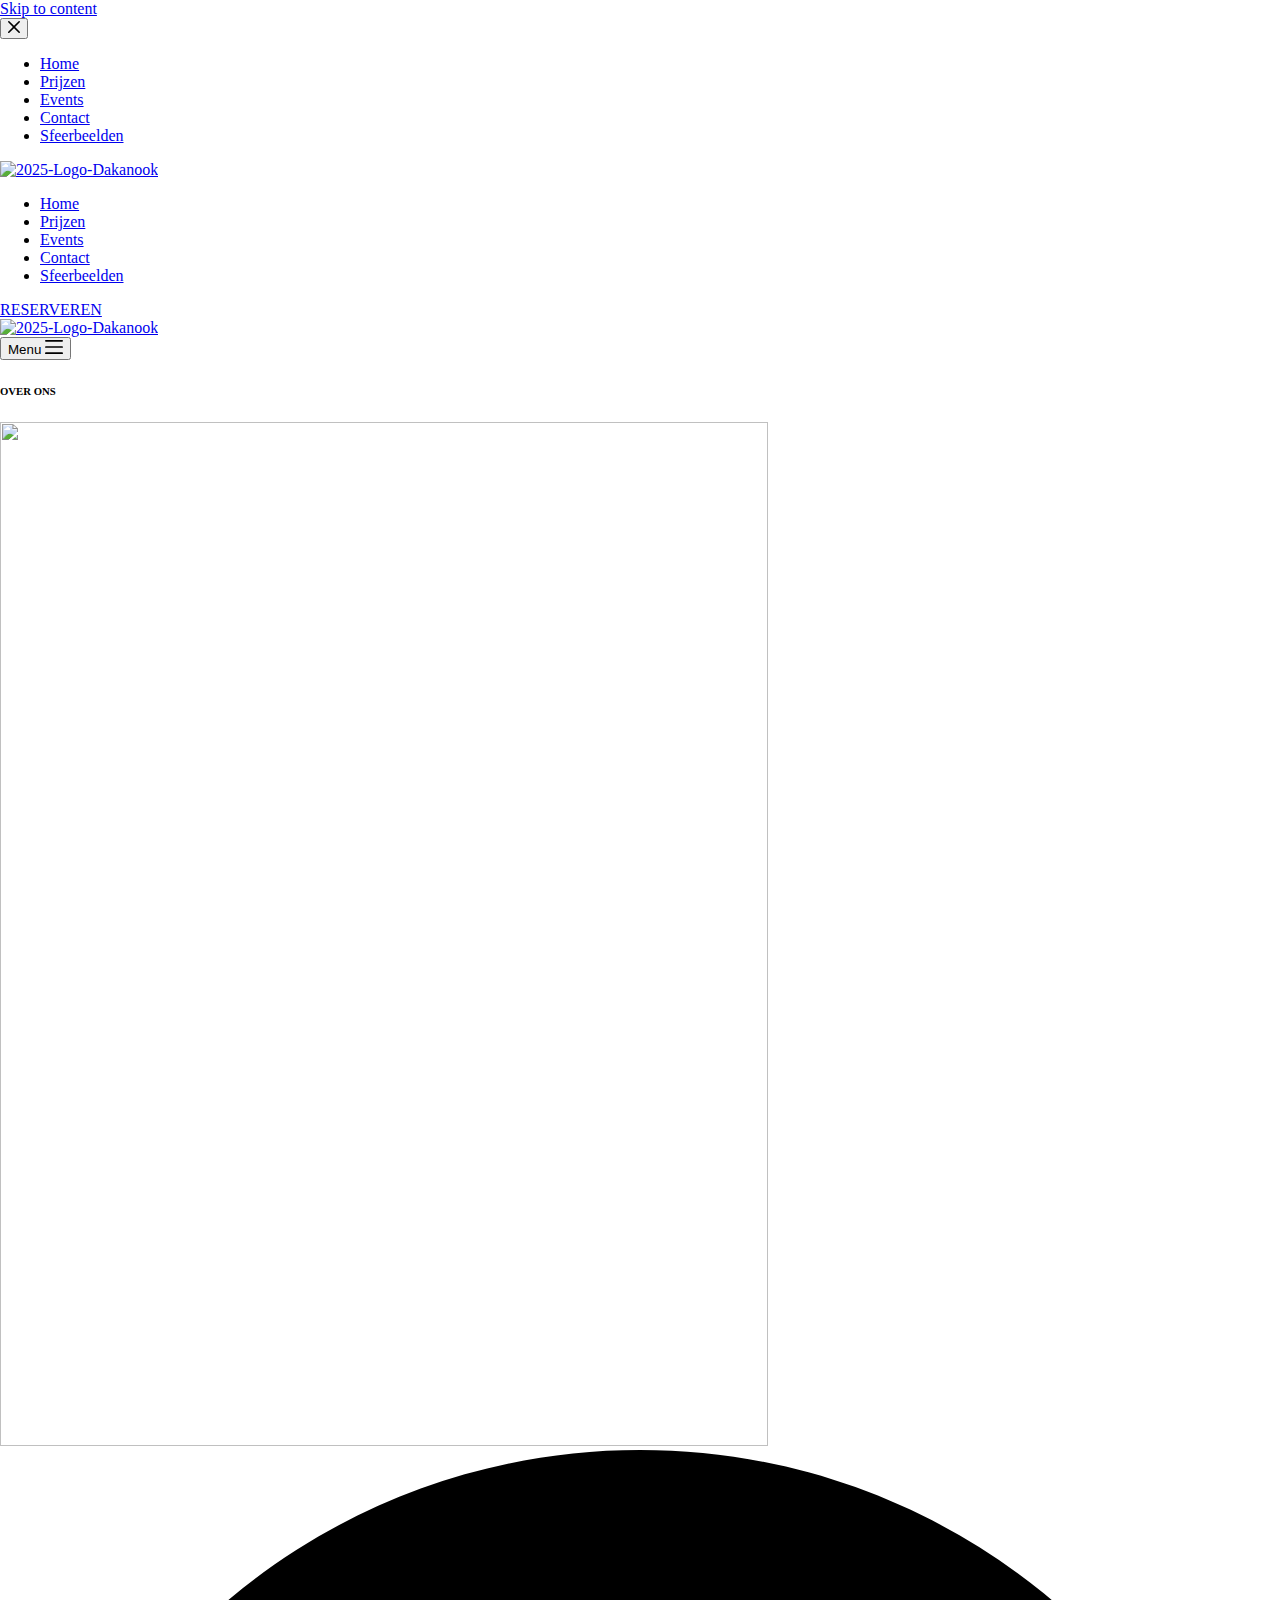
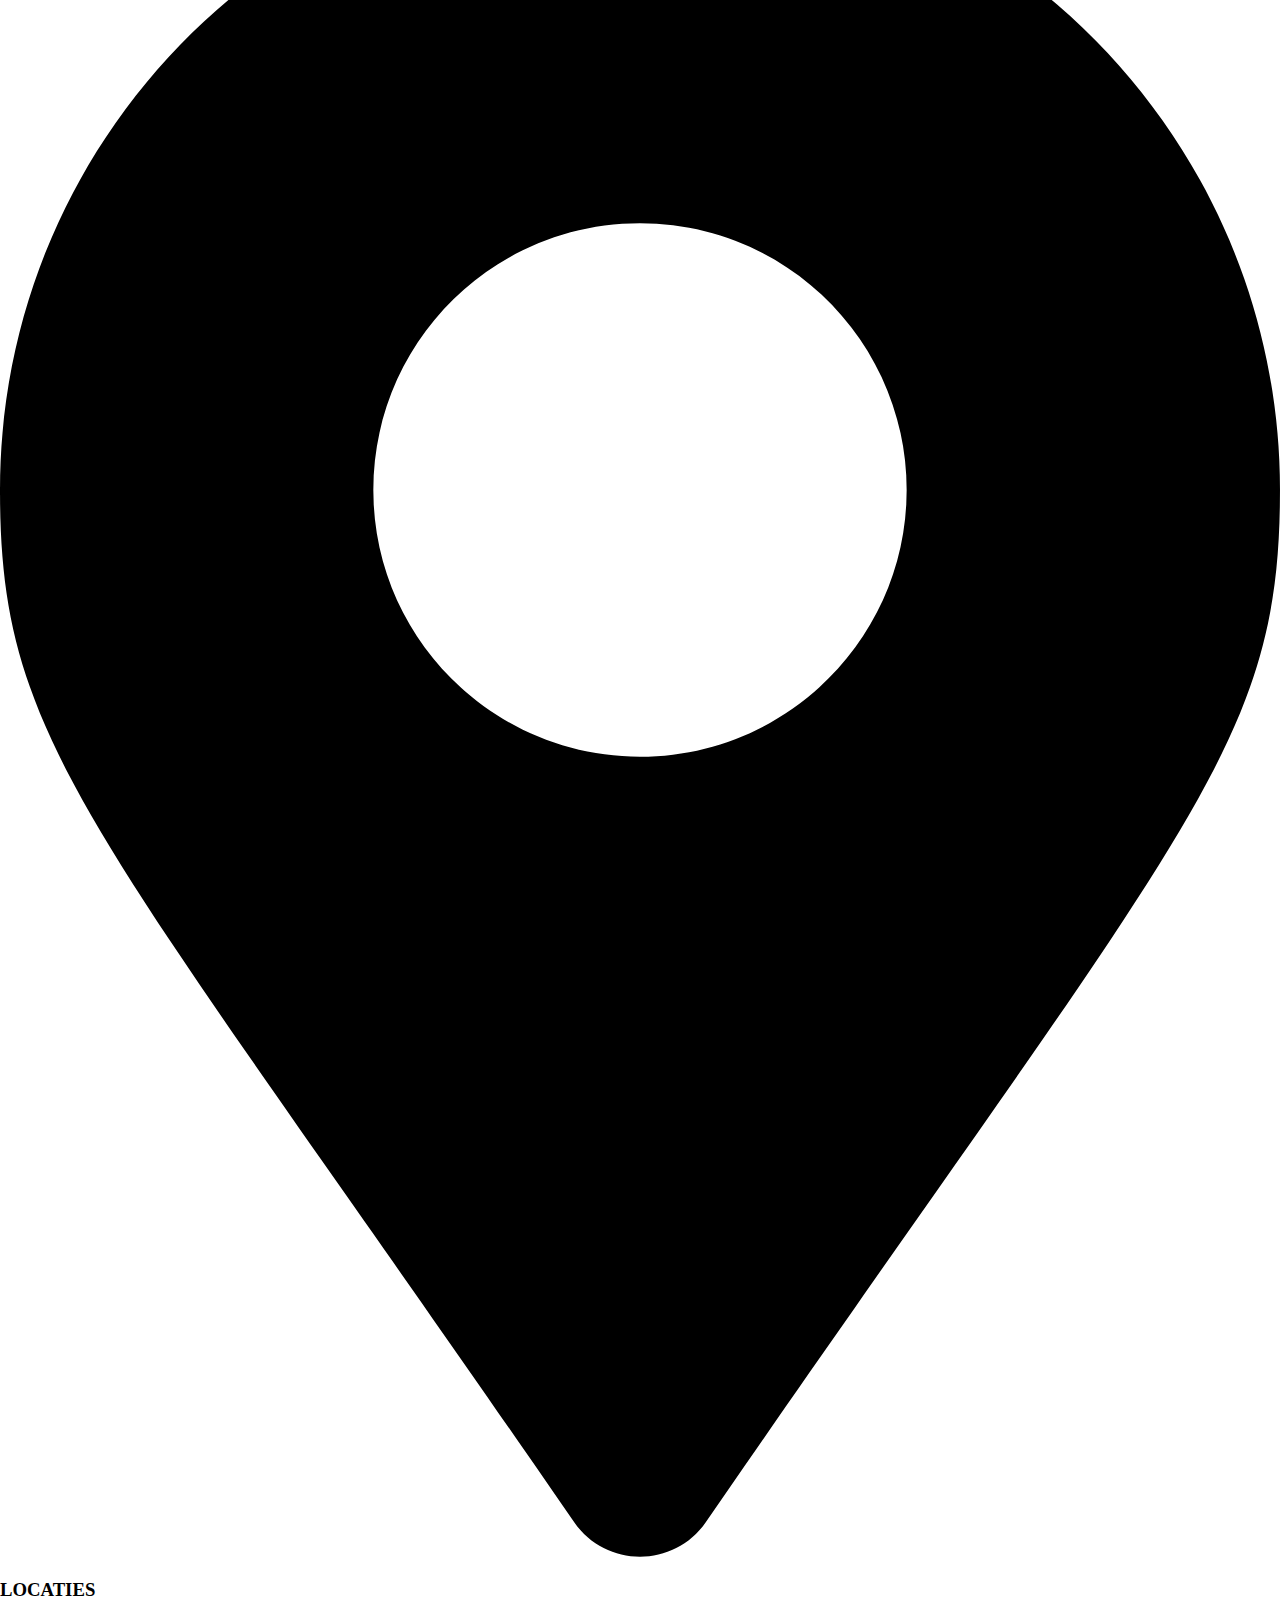
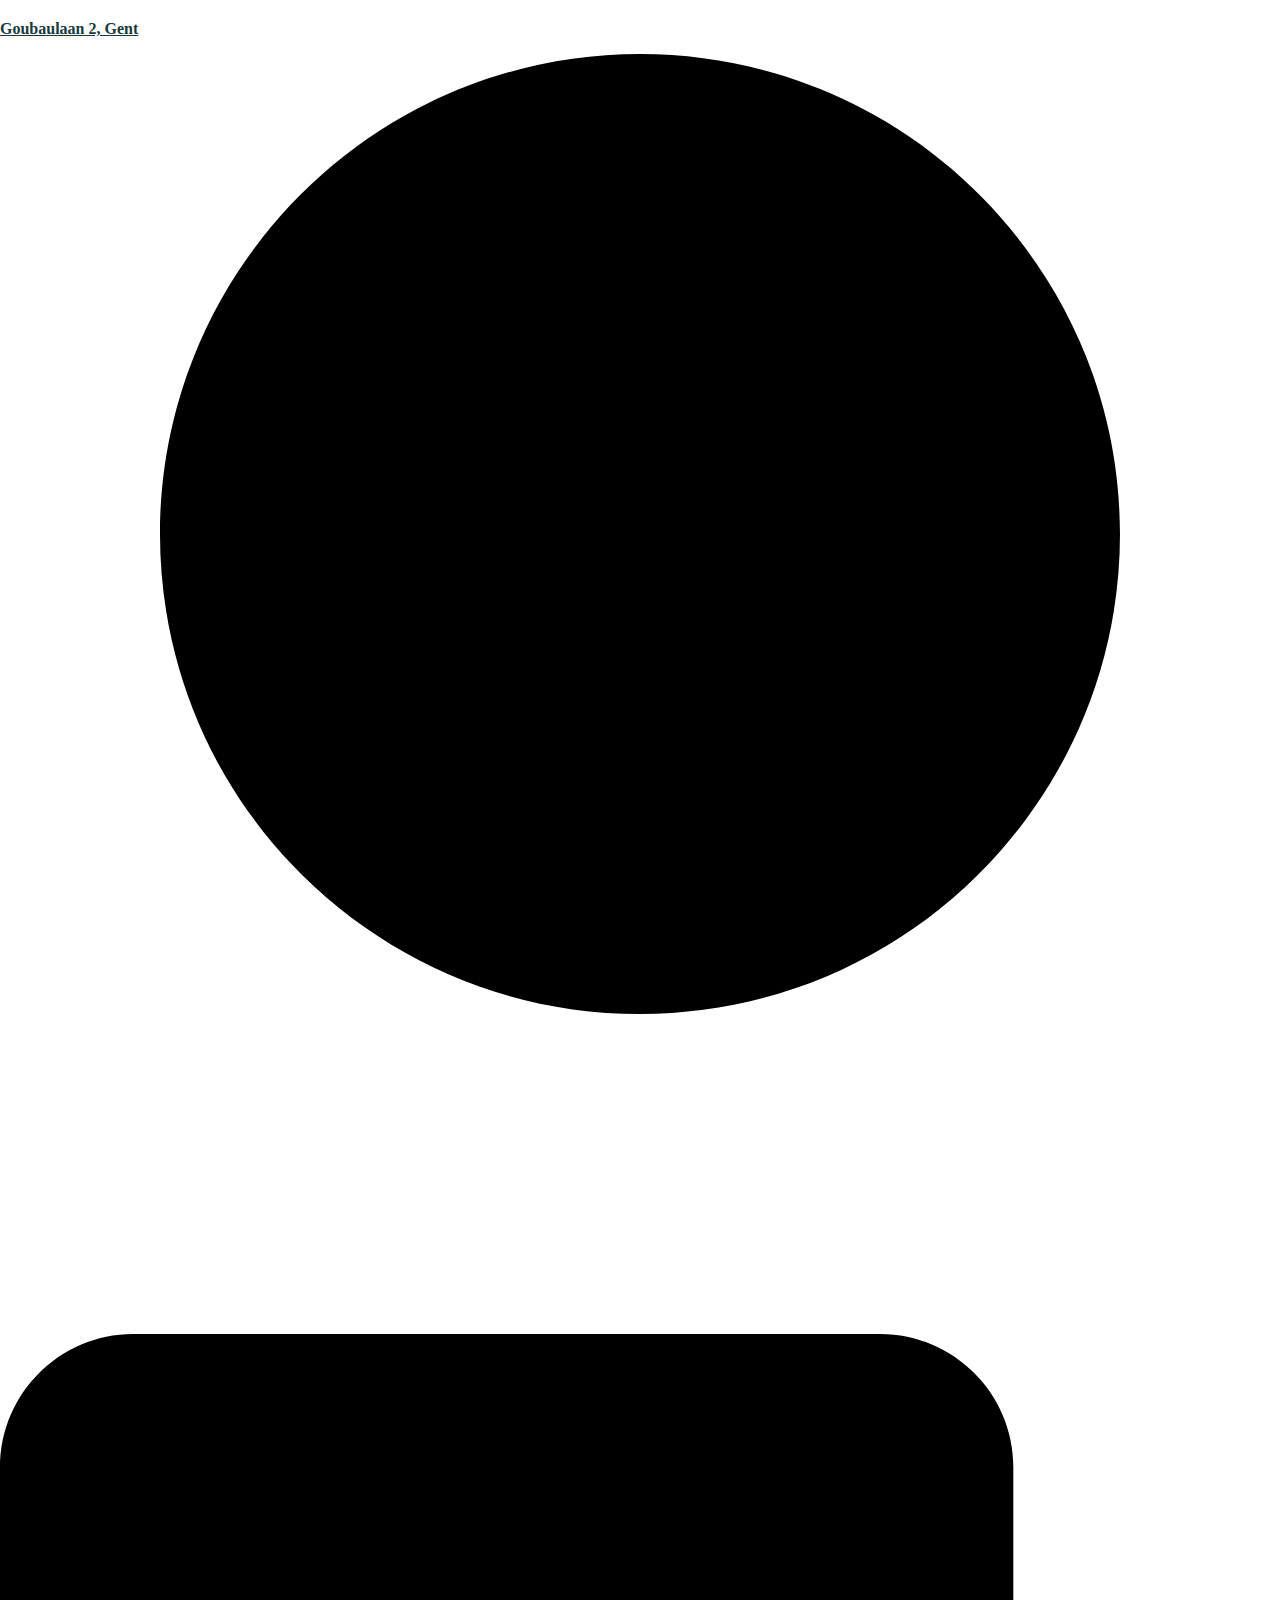
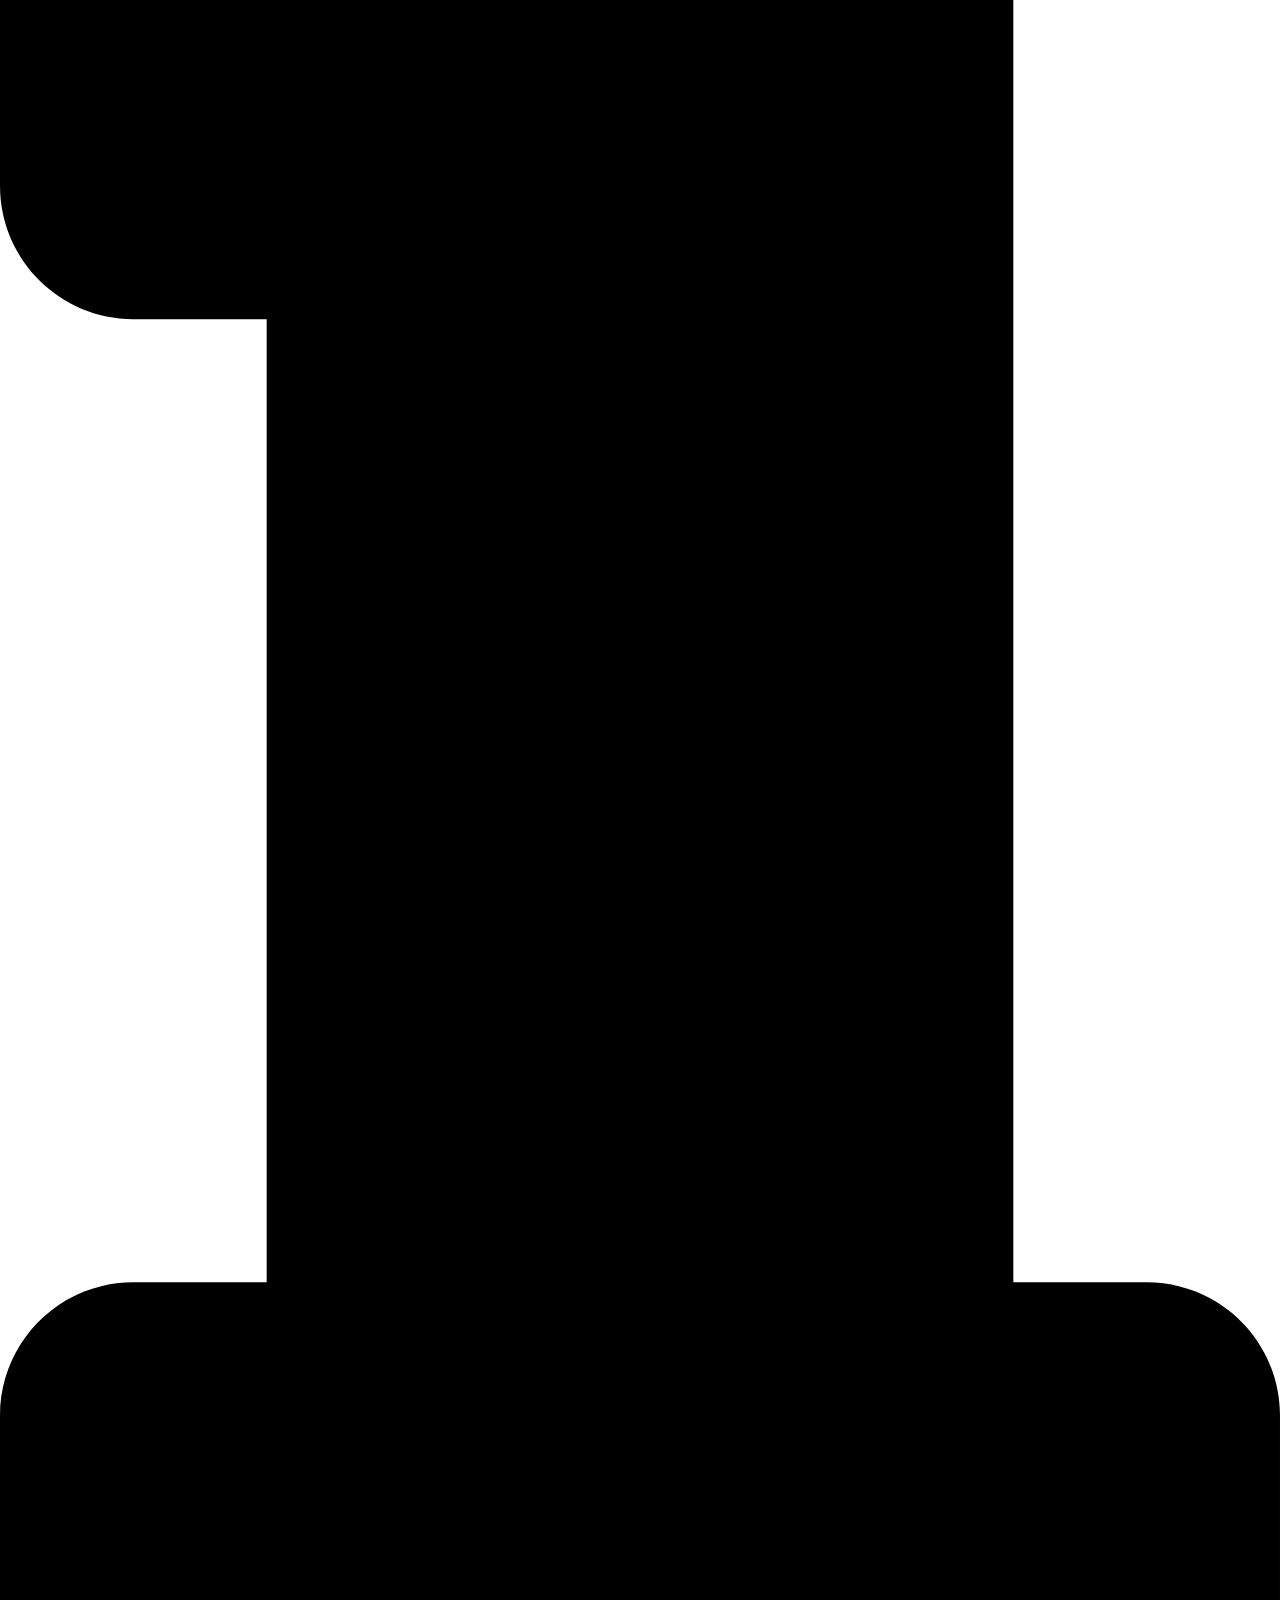
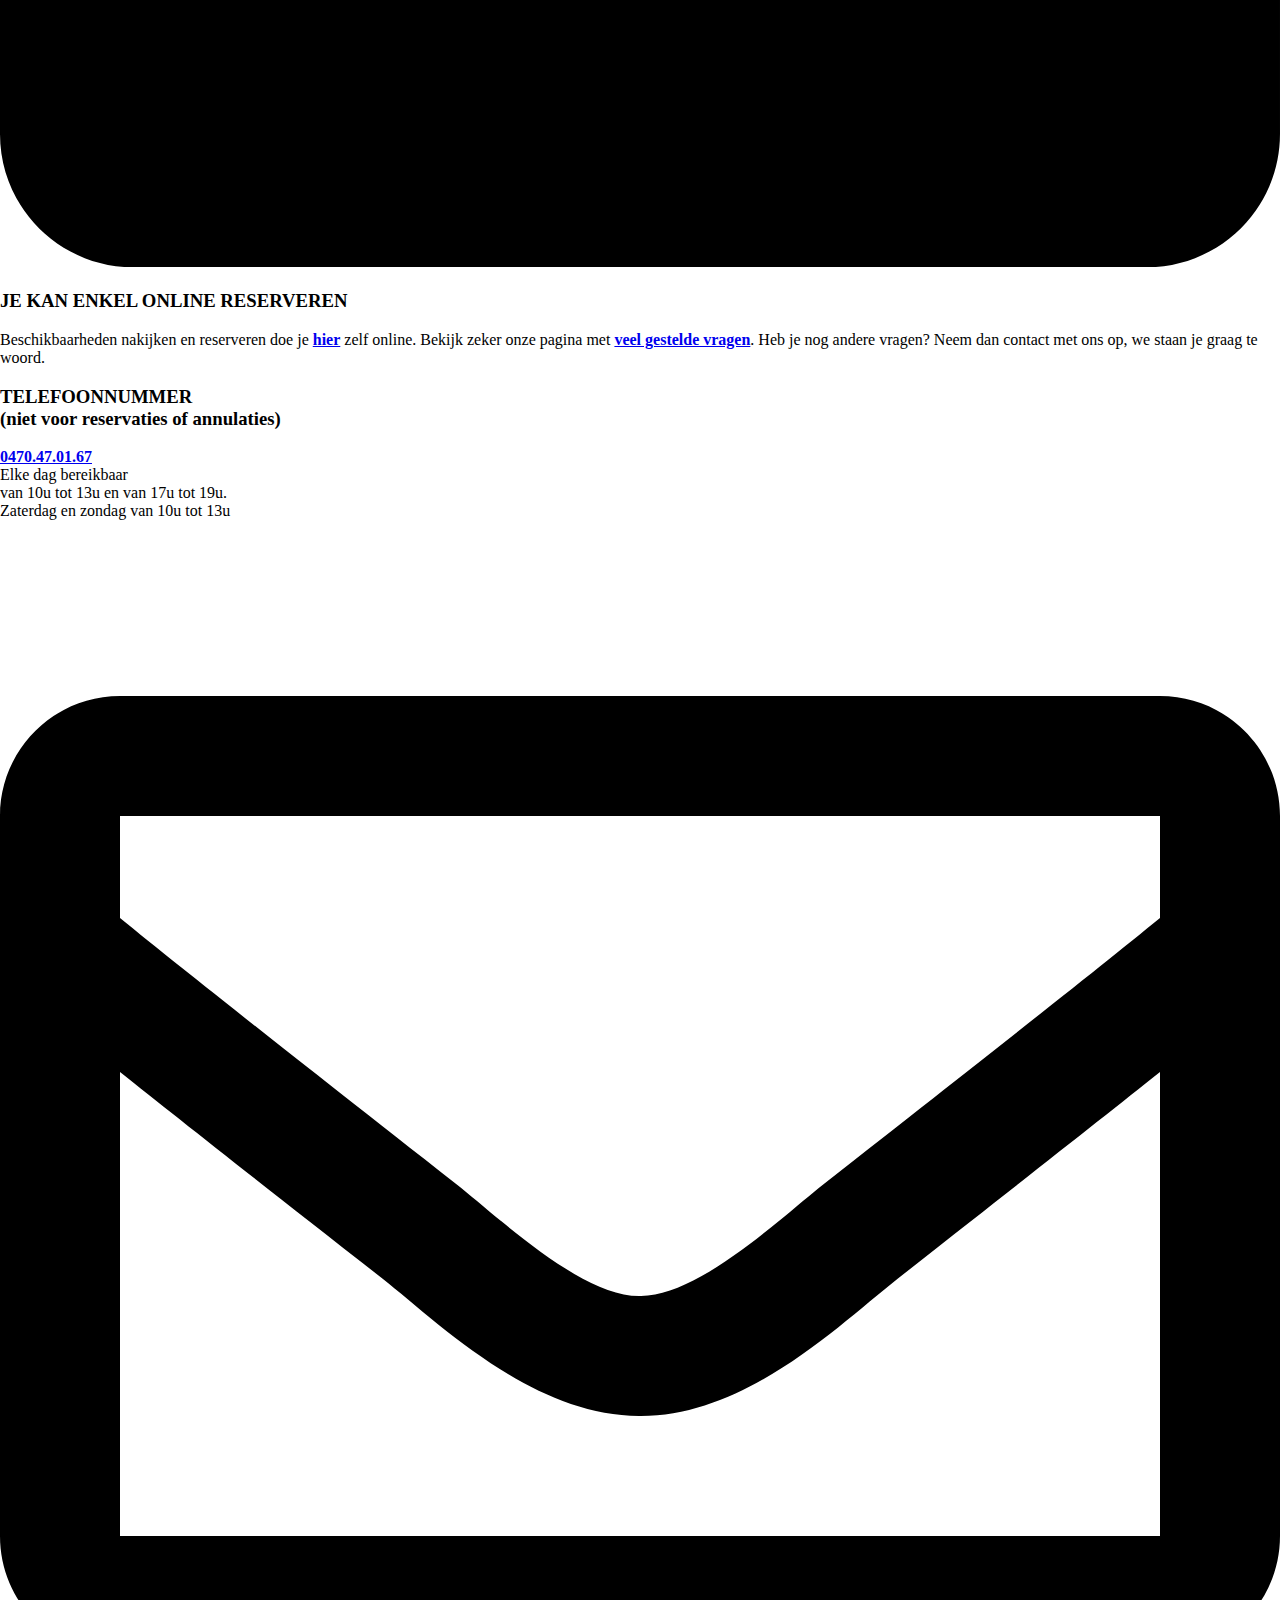
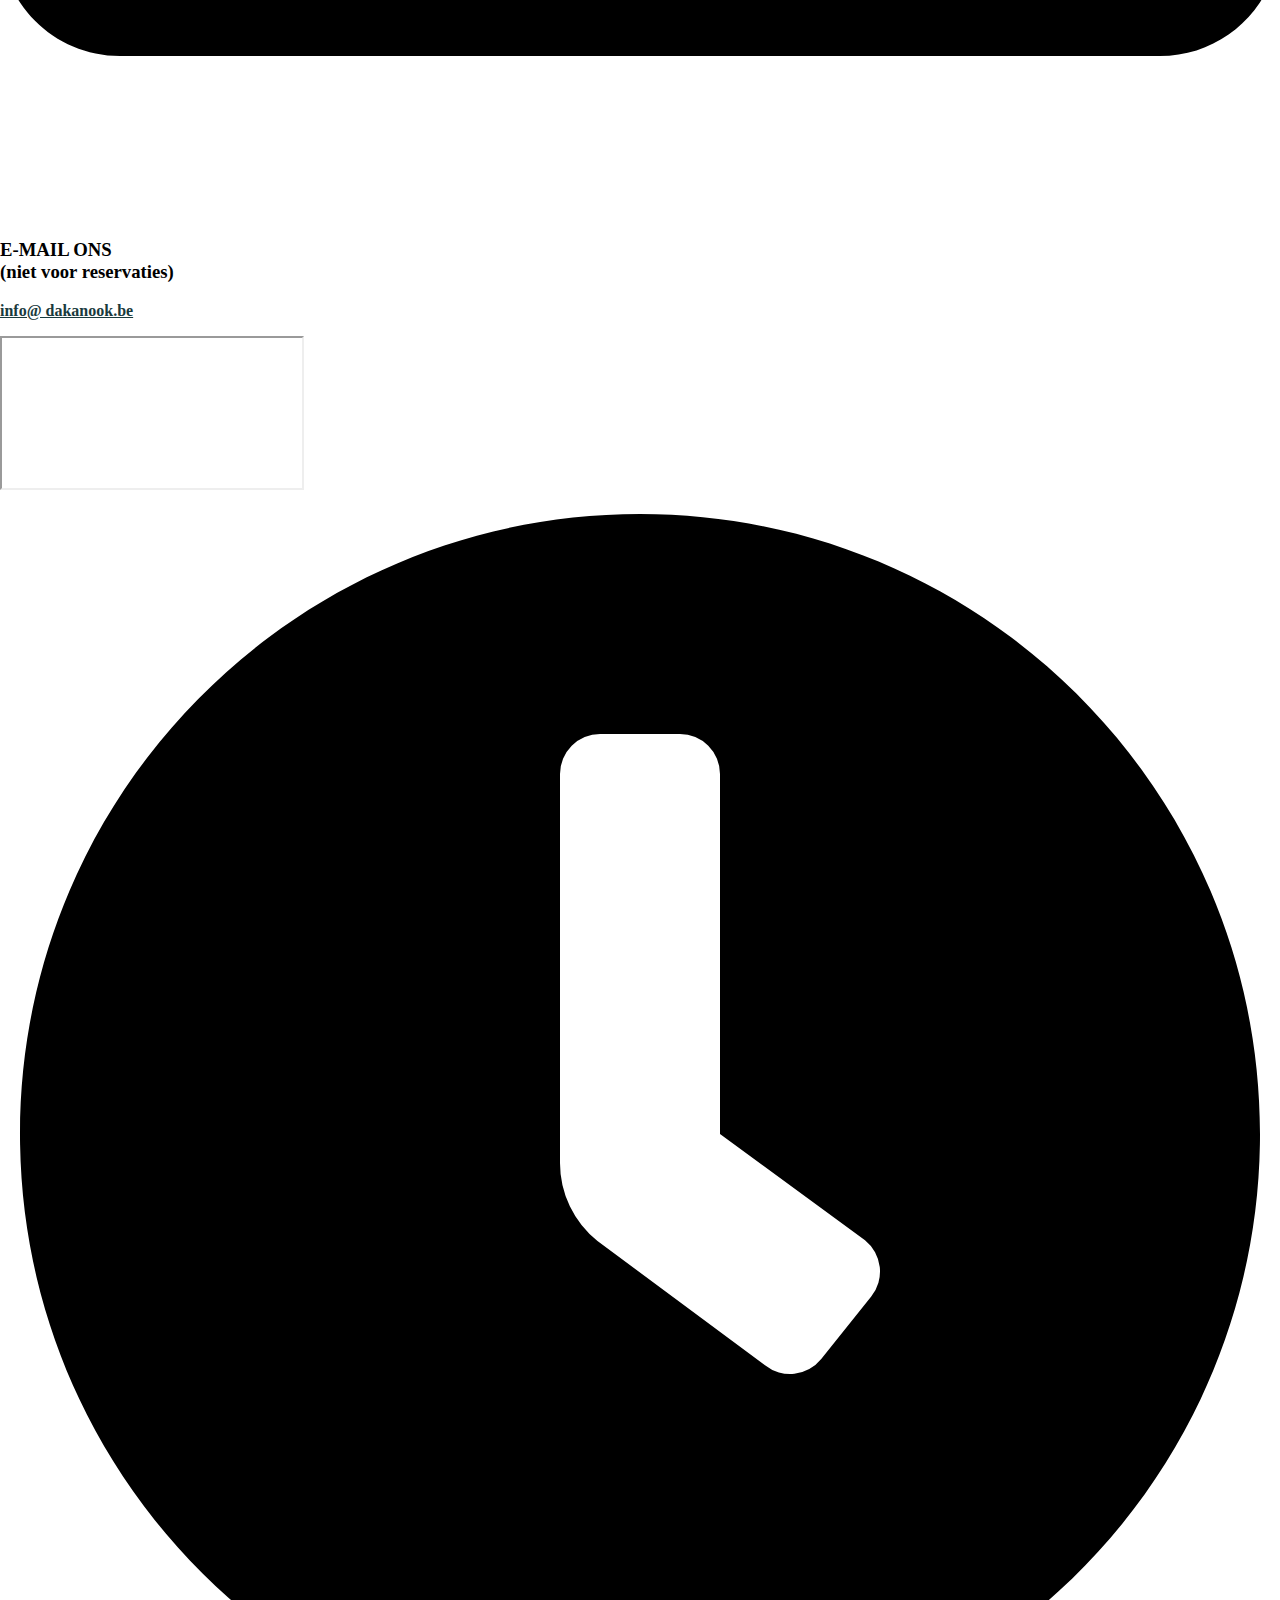
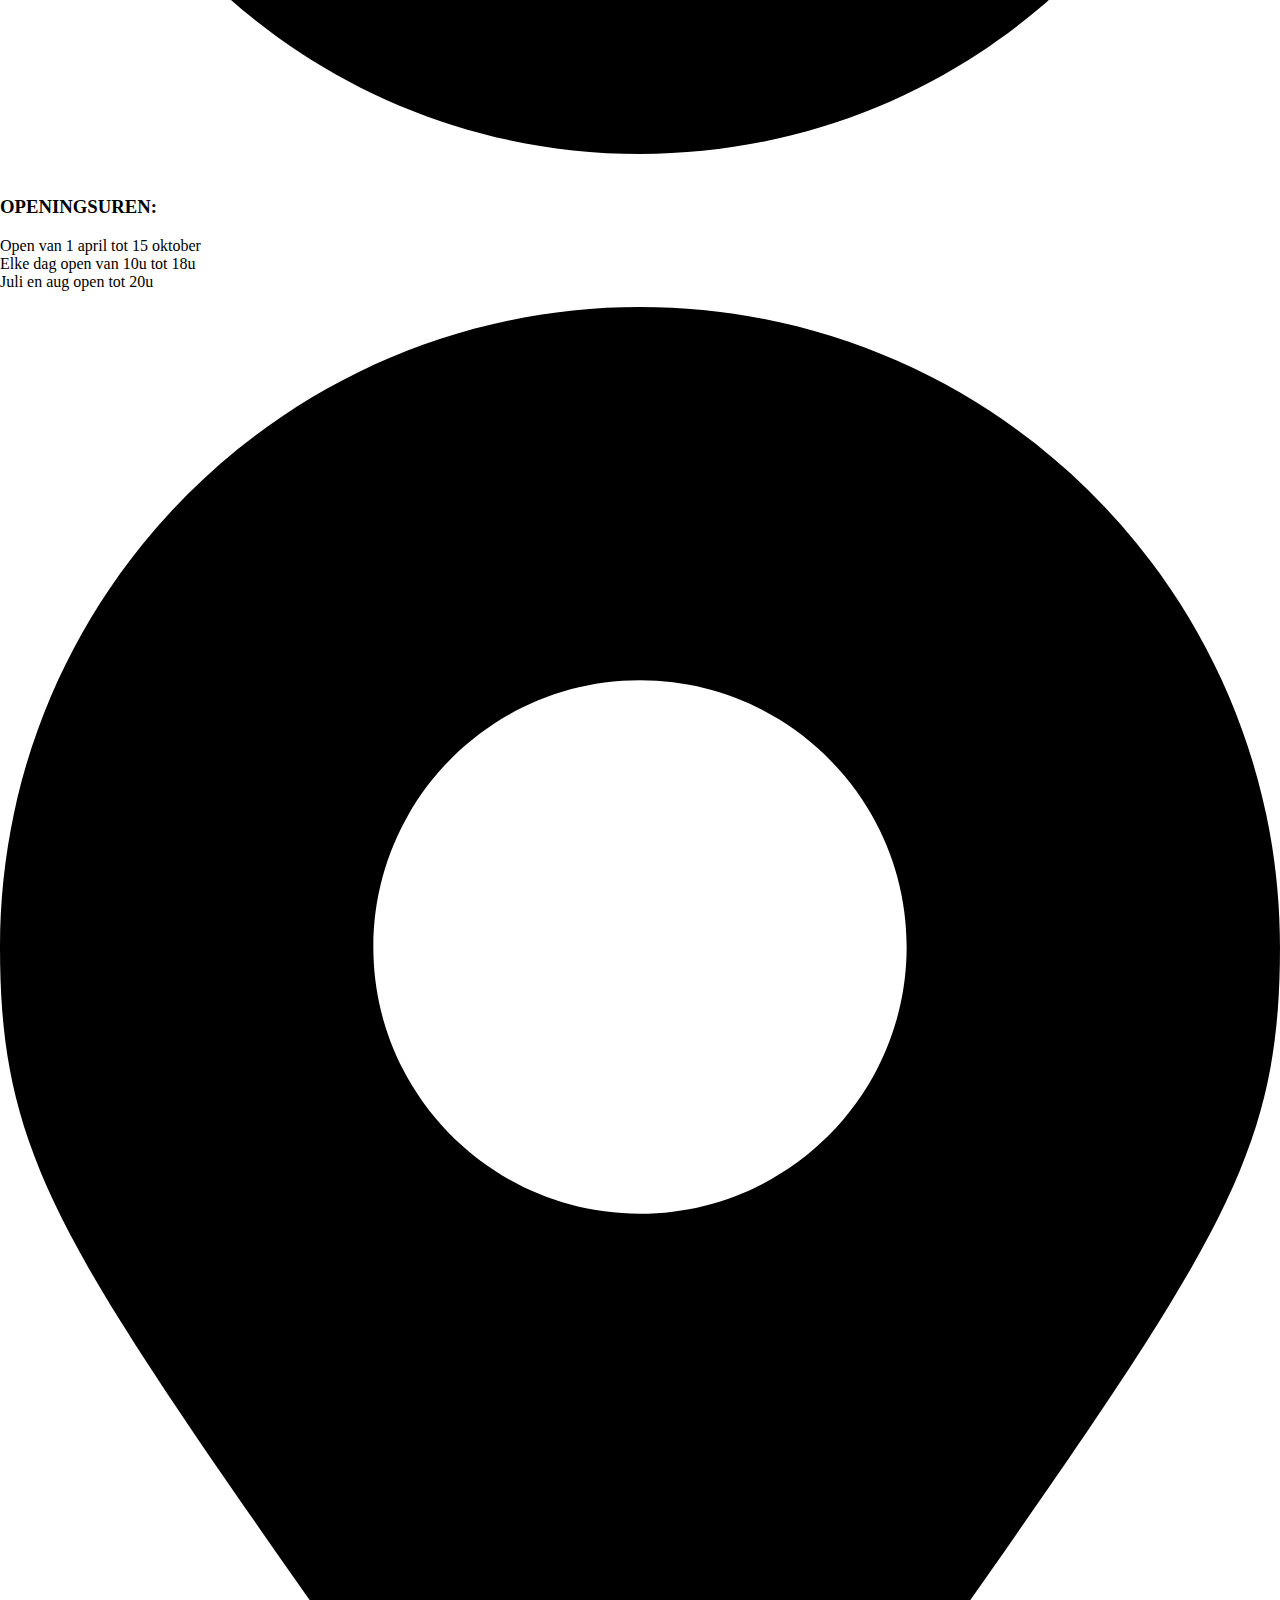
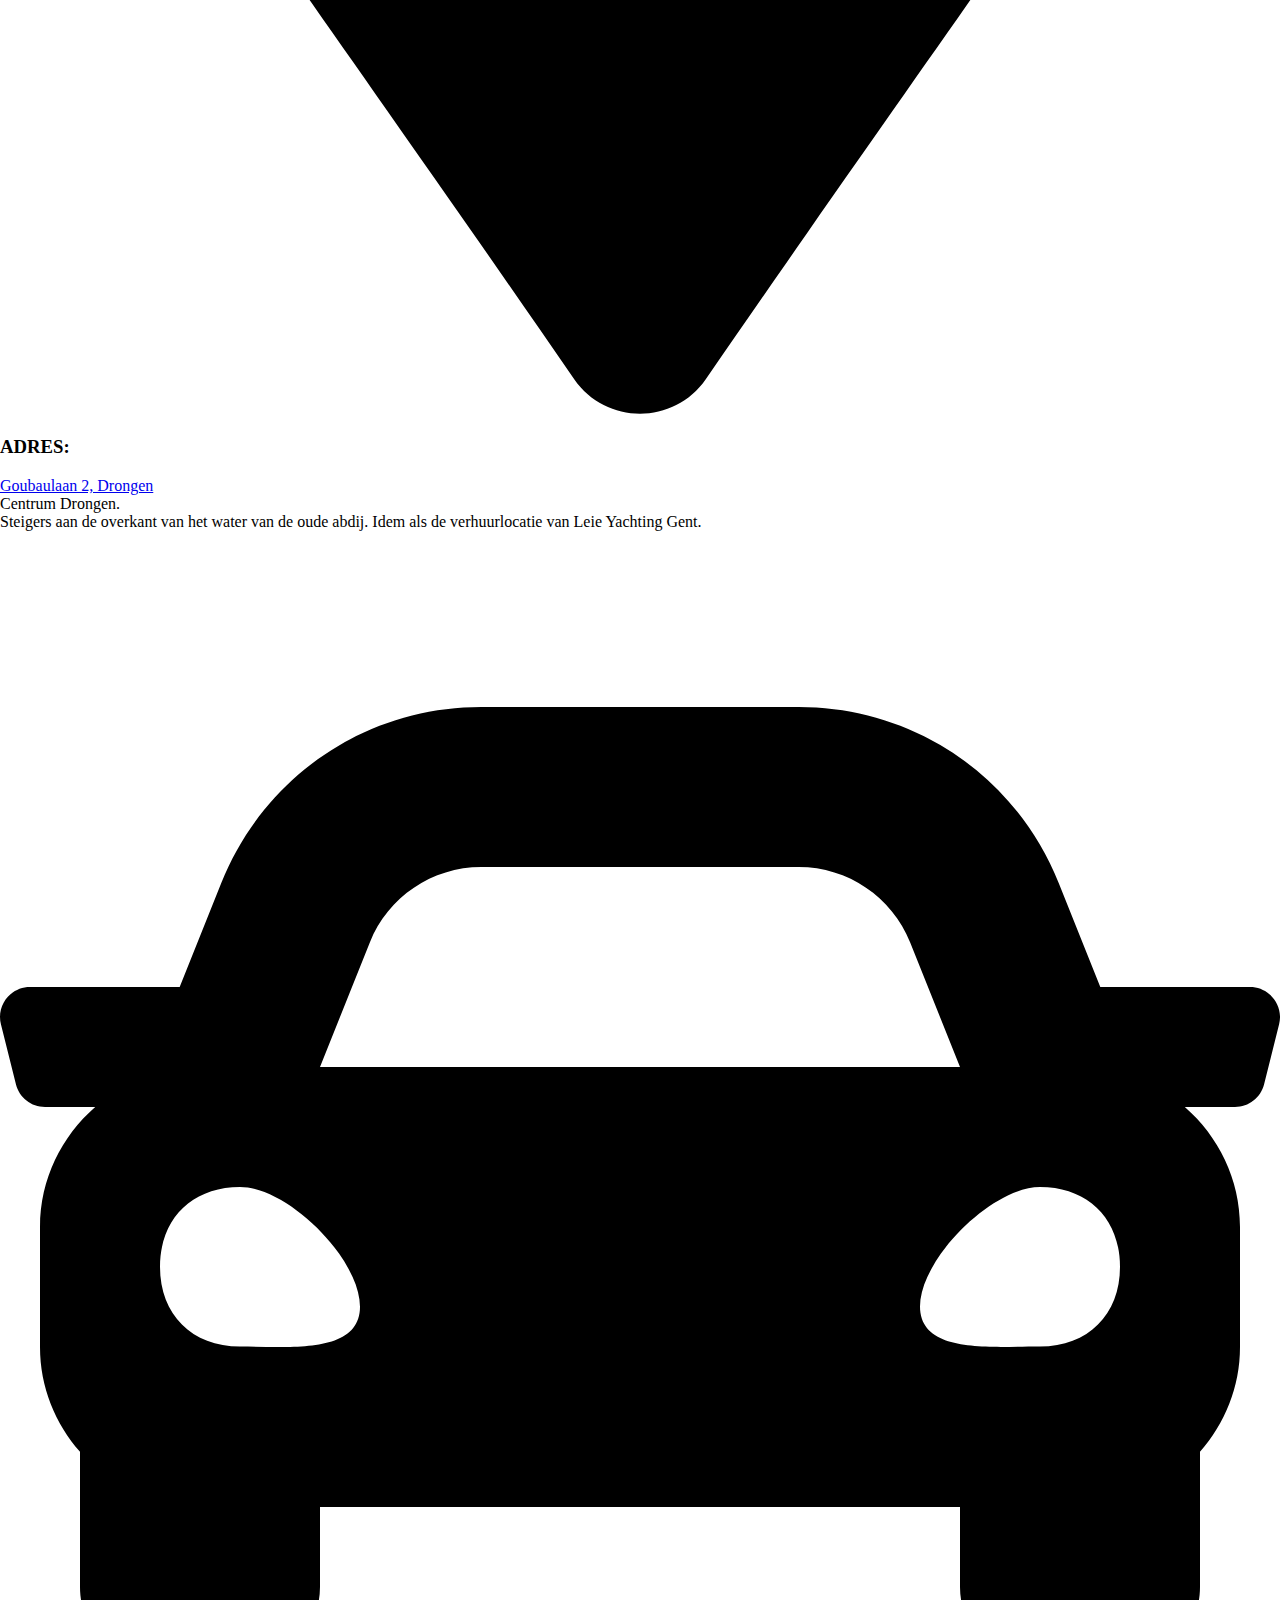
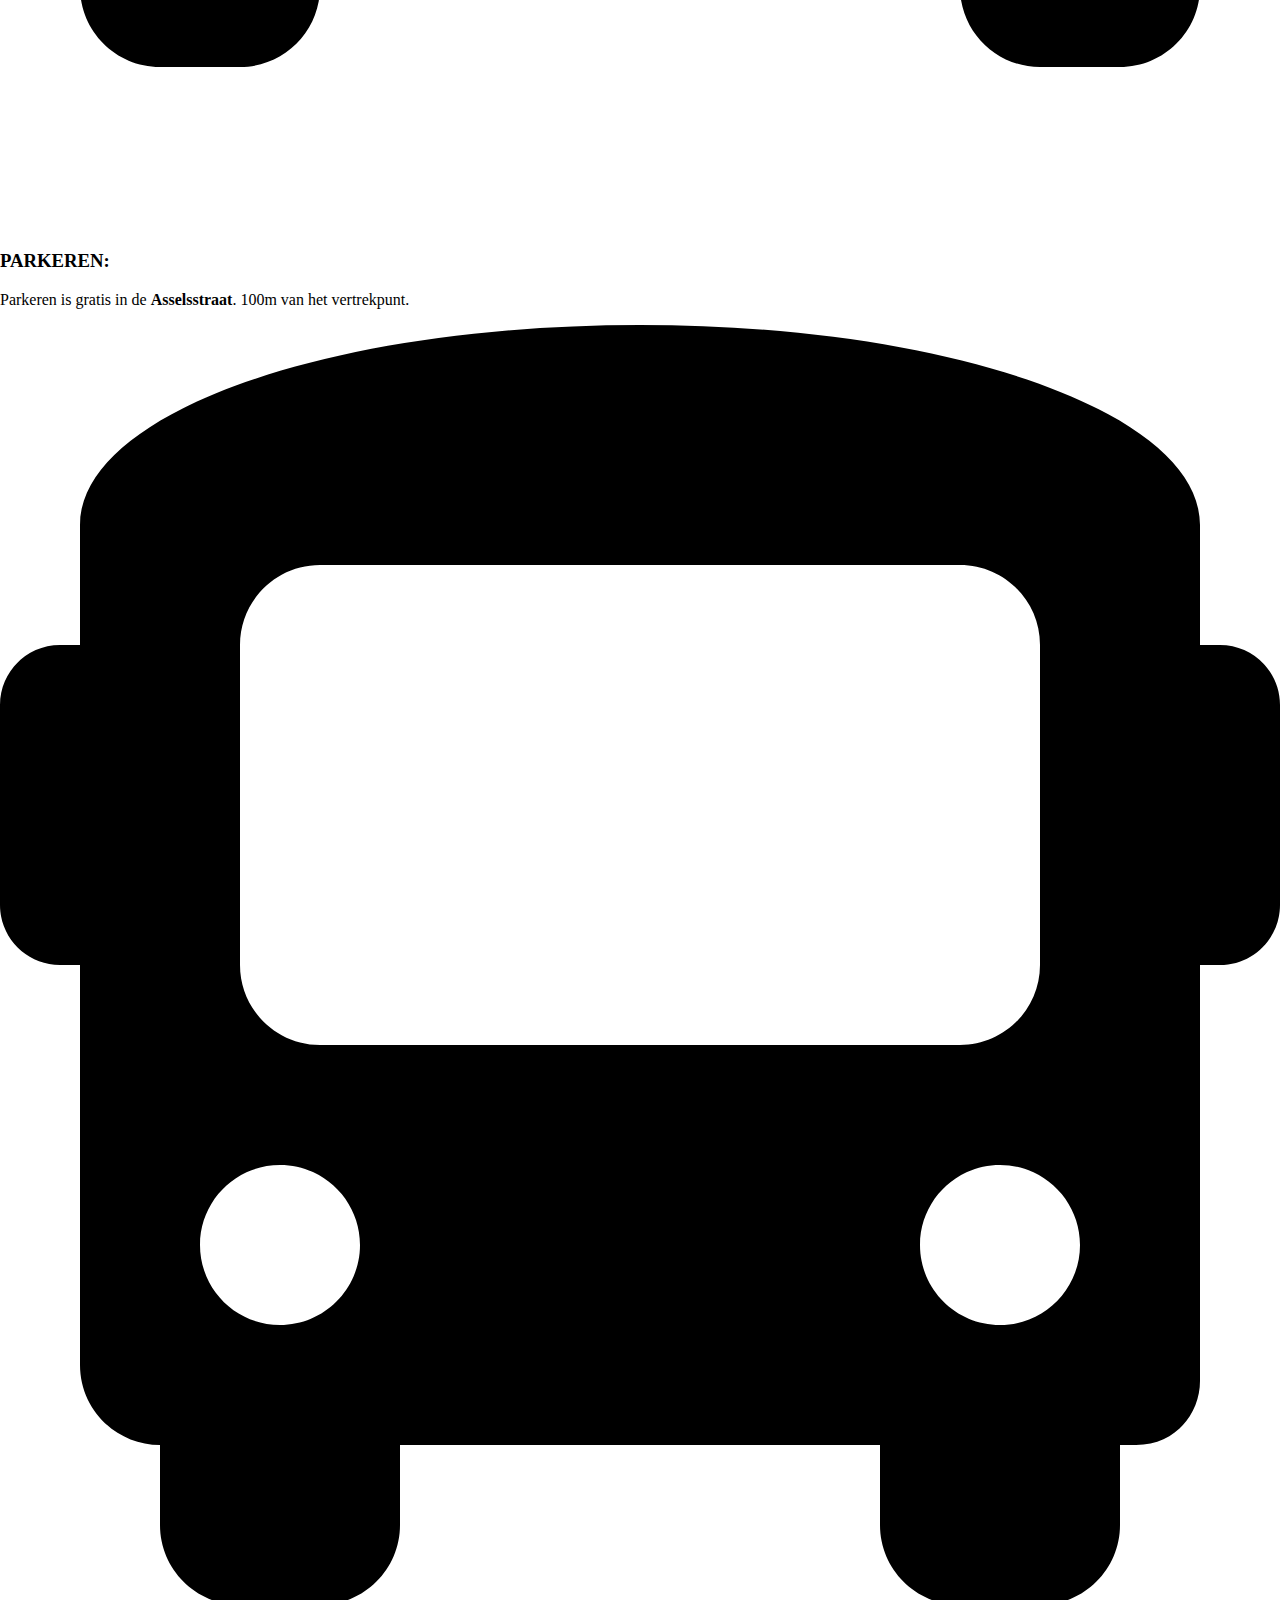
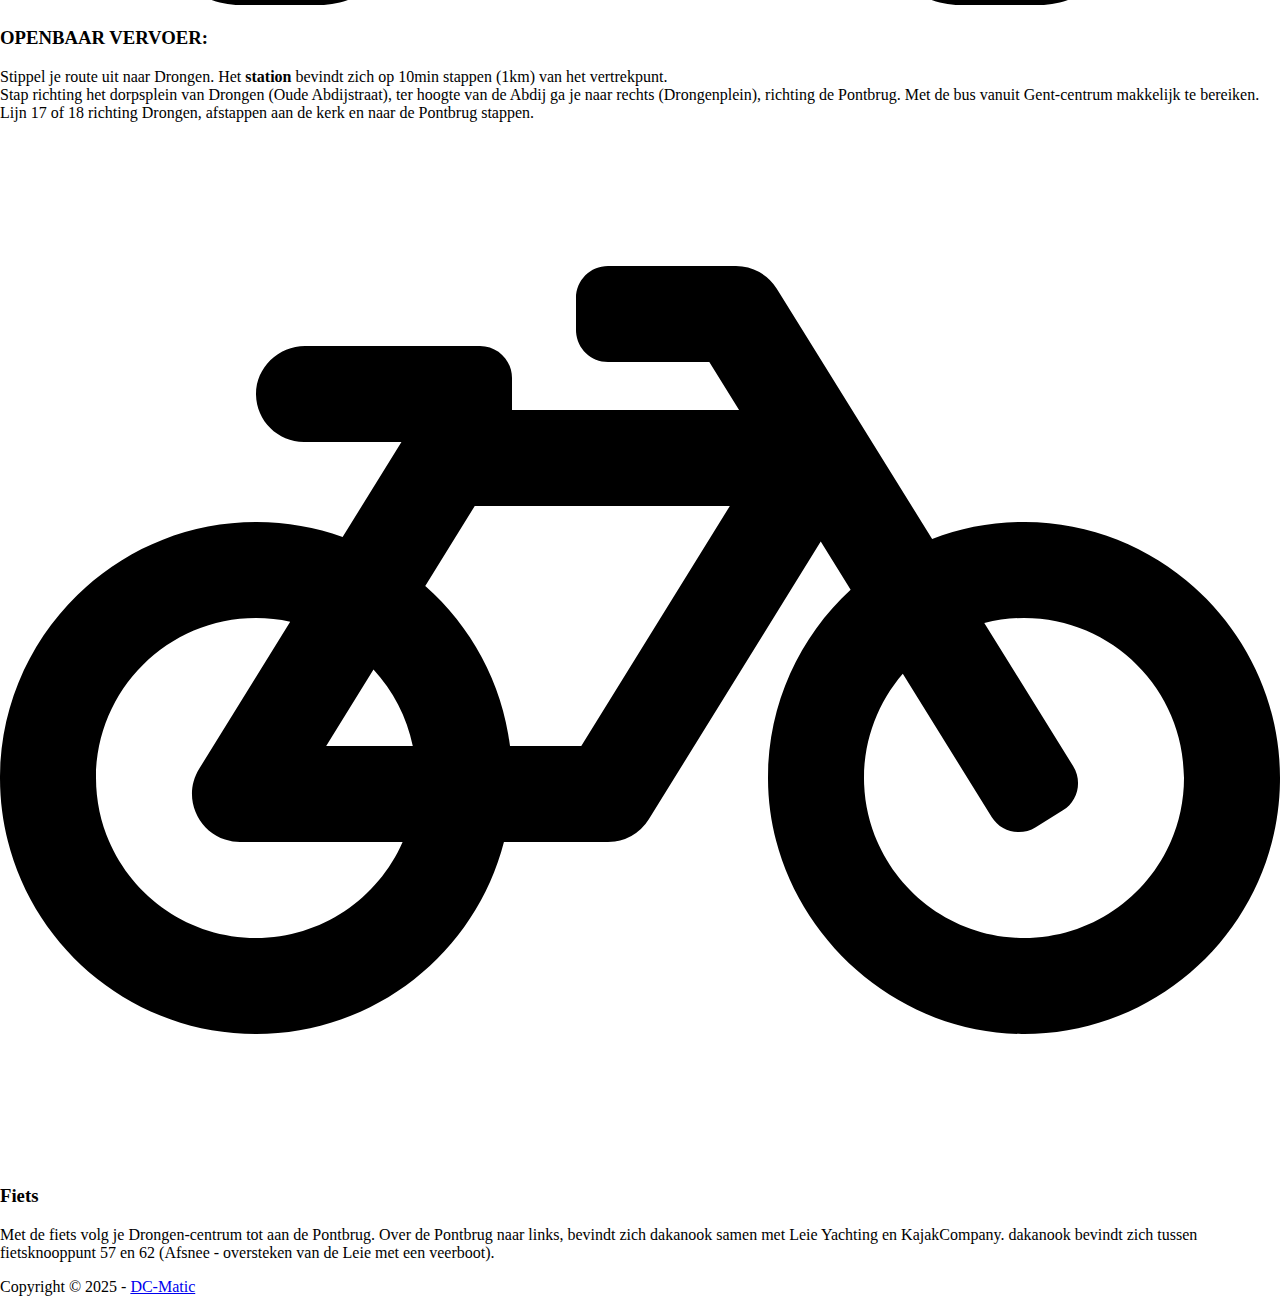
==== contact/index.html @ 163e840e "sdf" ====
<!DOCTYPE html>
<html lang="nl-BE">
<head>
	
	<meta charset="UTF-8">
	<meta name="viewport" content="width=device-width, initial-scale=1, maximum-scale=5, viewport-fit=cover">
	<link rel="profile" href="https://gmpg.org/xfn/11">

	<title>Contact &#8211; Dakanook</title>
<meta name="robots" content="max-image-preview:large">
	<style>img:is([sizes="auto" i], [sizes^="auto," i]) { contain-intrinsic-size: 3000px 1500px }</style>
	<link rel="alternate" type="application/rss+xml" title="Dakanook &raquo; feed" href="https://farysdemos.github.io/kano/feed/">
<link rel="alternate" type="application/rss+xml" title="Dakanook &raquo; reactiesfeed" href="https://farysdemos.github.io/kano/comments/feed/">
<link rel="stylesheet" id="blocksy-dynamic-global-css" href="https://farysdemos.github.io/kano/wp-content/uploads/blocksy/css/global.css?ver=74023" media="all">
<link rel="stylesheet" id="twb-open-sans-css" href="https://fonts.googleapis.com/css?family=Open+Sans%3A300%2C400%2C500%2C600%2C700%2C800&#038;display=swap&#038;ver=6.7.2" media="all">
<link rel="stylesheet" id="twbbwg-global-css" href="https://farysdemos.github.io/kano/wp-content/plugins/photo-gallery/booster/assets/css/global.css?ver=1.0.0" media="all">
<style id="global-styles-inline-css">:root{--wp--preset--aspect-ratio--square: 1;--wp--preset--aspect-ratio--4-3: 4/3;--wp--preset--aspect-ratio--3-4: 3/4;--wp--preset--aspect-ratio--3-2: 3/2;--wp--preset--aspect-ratio--2-3: 2/3;--wp--preset--aspect-ratio--16-9: 16/9;--wp--preset--aspect-ratio--9-16: 9/16;--wp--preset--color--black: #000000;--wp--preset--color--cyan-bluish-gray: #abb8c3;--wp--preset--color--white: #ffffff;--wp--preset--color--pale-pink: #f78da7;--wp--preset--color--vivid-red: #cf2e2e;--wp--preset--color--luminous-vivid-orange: #ff6900;--wp--preset--color--luminous-vivid-amber: #fcb900;--wp--preset--color--light-green-cyan: #7bdcb5;--wp--preset--color--vivid-green-cyan: #00d084;--wp--preset--color--pale-cyan-blue: #8ed1fc;--wp--preset--color--vivid-cyan-blue: #0693e3;--wp--preset--color--vivid-purple: #9b51e0;--wp--preset--color--palette-color-1: var(--theme-palette-color-1, #EAB45E);--wp--preset--color--palette-color-2: var(--theme-palette-color-2, #5A5A5A);--wp--preset--color--palette-color-3: var(--theme-palette-color-3, #3A4F66);--wp--preset--color--palette-color-4: var(--theme-palette-color-4, #192a3d);--wp--preset--color--palette-color-5: var(--theme-palette-color-5, #e1e8ed);--wp--preset--color--palette-color-6: var(--theme-palette-color-6, #f2f5f7);--wp--preset--color--palette-color-7: var(--theme-palette-color-7, #FAFBFC);--wp--preset--color--palette-color-8: var(--theme-palette-color-8, #ffffff);--wp--preset--gradient--vivid-cyan-blue-to-vivid-purple: linear-gradient(135deg,rgba(6,147,227,1) 0%,rgb(155,81,224) 100%);--wp--preset--gradient--light-green-cyan-to-vivid-green-cyan: linear-gradient(135deg,rgb(122,220,180) 0%,rgb(0,208,130) 100%);--wp--preset--gradient--luminous-vivid-amber-to-luminous-vivid-orange: linear-gradient(135deg,rgba(252,185,0,1) 0%,rgba(255,105,0,1) 100%);--wp--preset--gradient--luminous-vivid-orange-to-vivid-red: linear-gradient(135deg,rgba(255,105,0,1) 0%,rgb(207,46,46) 100%);--wp--preset--gradient--very-light-gray-to-cyan-bluish-gray: linear-gradient(135deg,rgb(238,238,238) 0%,rgb(169,184,195) 100%);--wp--preset--gradient--cool-to-warm-spectrum: linear-gradient(135deg,rgb(74,234,220) 0%,rgb(151,120,209) 20%,rgb(207,42,186) 40%,rgb(238,44,130) 60%,rgb(251,105,98) 80%,rgb(254,248,76) 100%);--wp--preset--gradient--blush-light-purple: linear-gradient(135deg,rgb(255,206,236) 0%,rgb(152,150,240) 100%);--wp--preset--gradient--blush-bordeaux: linear-gradient(135deg,rgb(254,205,165) 0%,rgb(254,45,45) 50%,rgb(107,0,62) 100%);--wp--preset--gradient--luminous-dusk: linear-gradient(135deg,rgb(255,203,112) 0%,rgb(199,81,192) 50%,rgb(65,88,208) 100%);--wp--preset--gradient--pale-ocean: linear-gradient(135deg,rgb(255,245,203) 0%,rgb(182,227,212) 50%,rgb(51,167,181) 100%);--wp--preset--gradient--electric-grass: linear-gradient(135deg,rgb(202,248,128) 0%,rgb(113,206,126) 100%);--wp--preset--gradient--midnight: linear-gradient(135deg,rgb(2,3,129) 0%,rgb(40,116,252) 100%);--wp--preset--gradient--juicy-peach: linear-gradient(to right, #ffecd2 0%, #fcb69f 100%);--wp--preset--gradient--young-passion: linear-gradient(to right, #ff8177 0%, #ff867a 0%, #ff8c7f 21%, #f99185 52%, #cf556c 78%, #b12a5b 100%);--wp--preset--gradient--true-sunset: linear-gradient(to right, #fa709a 0%, #fee140 100%);--wp--preset--gradient--morpheus-den: linear-gradient(to top, #30cfd0 0%, #330867 100%);--wp--preset--gradient--plum-plate: linear-gradient(135deg, #667eea 0%, #764ba2 100%);--wp--preset--gradient--aqua-splash: linear-gradient(15deg, #13547a 0%, #80d0c7 100%);--wp--preset--gradient--love-kiss: linear-gradient(to top, #ff0844 0%, #ffb199 100%);--wp--preset--gradient--new-retrowave: linear-gradient(to top, #3b41c5 0%, #a981bb 49%, #ffc8a9 100%);--wp--preset--gradient--plum-bath: linear-gradient(to top, #cc208e 0%, #6713d2 100%);--wp--preset--gradient--high-flight: linear-gradient(to right, #0acffe 0%, #495aff 100%);--wp--preset--gradient--teen-party: linear-gradient(-225deg, #FF057C 0%, #8D0B93 50%, #321575 100%);--wp--preset--gradient--fabled-sunset: linear-gradient(-225deg, #231557 0%, #44107A 29%, #FF1361 67%, #FFF800 100%);--wp--preset--gradient--arielle-smile: radial-gradient(circle 248px at center, #16d9e3 0%, #30c7ec 47%, #46aef7 100%);--wp--preset--gradient--itmeo-branding: linear-gradient(180deg, #2af598 0%, #009efd 100%);--wp--preset--gradient--deep-blue: linear-gradient(to right, #6a11cb 0%, #2575fc 100%);--wp--preset--gradient--strong-bliss: linear-gradient(to right, #f78ca0 0%, #f9748f 19%, #fd868c 60%, #fe9a8b 100%);--wp--preset--gradient--sweet-period: linear-gradient(to top, #3f51b1 0%, #5a55ae 13%, #7b5fac 25%, #8f6aae 38%, #a86aa4 50%, #cc6b8e 62%, #f18271 75%, #f3a469 87%, #f7c978 100%);--wp--preset--gradient--purple-division: linear-gradient(to top, #7028e4 0%, #e5b2ca 100%);--wp--preset--gradient--cold-evening: linear-gradient(to top, #0c3483 0%, #a2b6df 100%, #6b8cce 100%, #a2b6df 100%);--wp--preset--gradient--mountain-rock: linear-gradient(to right, #868f96 0%, #596164 100%);--wp--preset--gradient--desert-hump: linear-gradient(to top, #c79081 0%, #dfa579 100%);--wp--preset--gradient--ethernal-constance: linear-gradient(to top, #09203f 0%, #537895 100%);--wp--preset--gradient--happy-memories: linear-gradient(-60deg, #ff5858 0%, #f09819 100%);--wp--preset--gradient--grown-early: linear-gradient(to top, #0ba360 0%, #3cba92 100%);--wp--preset--gradient--morning-salad: linear-gradient(-225deg, #B7F8DB 0%, #50A7C2 100%);--wp--preset--gradient--night-call: linear-gradient(-225deg, #AC32E4 0%, #7918F2 48%, #4801FF 100%);--wp--preset--gradient--mind-crawl: linear-gradient(-225deg, #473B7B 0%, #3584A7 51%, #30D2BE 100%);--wp--preset--gradient--angel-care: linear-gradient(-225deg, #FFE29F 0%, #FFA99F 48%, #FF719A 100%);--wp--preset--gradient--juicy-cake: linear-gradient(to top, #e14fad 0%, #f9d423 100%);--wp--preset--gradient--rich-metal: linear-gradient(to right, #d7d2cc 0%, #304352 100%);--wp--preset--gradient--mole-hall: linear-gradient(-20deg, #616161 0%, #9bc5c3 100%);--wp--preset--gradient--cloudy-knoxville: linear-gradient(120deg, #fdfbfb 0%, #ebedee 100%);--wp--preset--gradient--soft-grass: linear-gradient(to top, #c1dfc4 0%, #deecdd 100%);--wp--preset--gradient--saint-petersburg: linear-gradient(135deg, #f5f7fa 0%, #c3cfe2 100%);--wp--preset--gradient--everlasting-sky: linear-gradient(135deg, #fdfcfb 0%, #e2d1c3 100%);--wp--preset--gradient--kind-steel: linear-gradient(-20deg, #e9defa 0%, #fbfcdb 100%);--wp--preset--gradient--over-sun: linear-gradient(60deg, #abecd6 0%, #fbed96 100%);--wp--preset--gradient--premium-white: linear-gradient(to top, #d5d4d0 0%, #d5d4d0 1%, #eeeeec 31%, #efeeec 75%, #e9e9e7 100%);--wp--preset--gradient--clean-mirror: linear-gradient(45deg, #93a5cf 0%, #e4efe9 100%);--wp--preset--gradient--wild-apple: linear-gradient(to top, #d299c2 0%, #fef9d7 100%);--wp--preset--gradient--snow-again: linear-gradient(to top, #e6e9f0 0%, #eef1f5 100%);--wp--preset--gradient--confident-cloud: linear-gradient(to top, #dad4ec 0%, #dad4ec 1%, #f3e7e9 100%);--wp--preset--gradient--glass-water: linear-gradient(to top, #dfe9f3 0%, white 100%);--wp--preset--gradient--perfect-white: linear-gradient(-225deg, #E3FDF5 0%, #FFE6FA 100%);--wp--preset--font-size--small: 13px;--wp--preset--font-size--medium: 20px;--wp--preset--font-size--large: clamp(22px, 1.375rem + ((1vw - 3.2px) * 0.625), 30px);--wp--preset--font-size--x-large: clamp(30px, 1.875rem + ((1vw - 3.2px) * 1.563), 50px);--wp--preset--font-size--xx-large: clamp(45px, 2.813rem + ((1vw - 3.2px) * 2.734), 80px);--wp--preset--spacing--20: 0.44rem;--wp--preset--spacing--30: 0.67rem;--wp--preset--spacing--40: 1rem;--wp--preset--spacing--50: 1.5rem;--wp--preset--spacing--60: 2.25rem;--wp--preset--spacing--70: 3.38rem;--wp--preset--spacing--80: 5.06rem;--wp--preset--shadow--natural: 6px 6px 9px rgba(0, 0, 0, 0.2);--wp--preset--shadow--deep: 12px 12px 50px rgba(0, 0, 0, 0.4);--wp--preset--shadow--sharp: 6px 6px 0px rgba(0, 0, 0, 0.2);--wp--preset--shadow--outlined: 6px 6px 0px -3px rgba(255, 255, 255, 1), 6px 6px rgba(0, 0, 0, 1);--wp--preset--shadow--crisp: 6px 6px 0px rgba(0, 0, 0, 1);}:root { --wp--style--global--content-size: var(--theme-block-max-width);--wp--style--global--wide-size: var(--theme-block-wide-max-width); }:where(body) { margin: 0; }.wp-site-blocks > .alignleft { float: left; margin-right: 2em; }.wp-site-blocks > .alignright { float: right; margin-left: 2em; }.wp-site-blocks > .aligncenter { justify-content: center; margin-left: auto; margin-right: auto; }:where(.wp-site-blocks) > * { margin-block-start: var(--theme-content-spacing); margin-block-end: 0; }:where(.wp-site-blocks) > :first-child { margin-block-start: 0; }:where(.wp-site-blocks) > :last-child { margin-block-end: 0; }:root { --wp--style--block-gap: var(--theme-content-spacing); }:root :where(.is-layout-flow) > :first-child{margin-block-start: 0;}:root :where(.is-layout-flow) > :last-child{margin-block-end: 0;}:root :where(.is-layout-flow) > *{margin-block-start: var(--theme-content-spacing);margin-block-end: 0;}:root :where(.is-layout-constrained) > :first-child{margin-block-start: 0;}:root :where(.is-layout-constrained) > :last-child{margin-block-end: 0;}:root :where(.is-layout-constrained) > *{margin-block-start: var(--theme-content-spacing);margin-block-end: 0;}:root :where(.is-layout-flex){gap: var(--theme-content-spacing);}:root :where(.is-layout-grid){gap: var(--theme-content-spacing);}.is-layout-flow > .alignleft{float: left;margin-inline-start: 0;margin-inline-end: 2em;}.is-layout-flow > .alignright{float: right;margin-inline-start: 2em;margin-inline-end: 0;}.is-layout-flow > .aligncenter{margin-left: auto !important;margin-right: auto !important;}.is-layout-constrained > .alignleft{float: left;margin-inline-start: 0;margin-inline-end: 2em;}.is-layout-constrained > .alignright{float: right;margin-inline-start: 2em;margin-inline-end: 0;}.is-layout-constrained > .aligncenter{margin-left: auto !important;margin-right: auto !important;}.is-layout-constrained > :where(:not(.alignleft):not(.alignright):not(.alignfull)){max-width: var(--wp--style--global--content-size);margin-left: auto !important;margin-right: auto !important;}.is-layout-constrained > .alignwide{max-width: var(--wp--style--global--wide-size);}body .is-layout-flex{display: flex;}.is-layout-flex{flex-wrap: wrap;align-items: center;}.is-layout-flex > :is(*, div){margin: 0;}body .is-layout-grid{display: grid;}.is-layout-grid > :is(*, div){margin: 0;}body{padding-top: 0px;padding-right: 0px;padding-bottom: 0px;padding-left: 0px;}.has-black-color{color: var(--wp--preset--color--black) !important;}.has-cyan-bluish-gray-color{color: var(--wp--preset--color--cyan-bluish-gray) !important;}.has-white-color{color: var(--wp--preset--color--white) !important;}.has-pale-pink-color{color: var(--wp--preset--color--pale-pink) !important;}.has-vivid-red-color{color: var(--wp--preset--color--vivid-red) !important;}.has-luminous-vivid-orange-color{color: var(--wp--preset--color--luminous-vivid-orange) !important;}.has-luminous-vivid-amber-color{color: var(--wp--preset--color--luminous-vivid-amber) !important;}.has-light-green-cyan-color{color: var(--wp--preset--color--light-green-cyan) !important;}.has-vivid-green-cyan-color{color: var(--wp--preset--color--vivid-green-cyan) !important;}.has-pale-cyan-blue-color{color: var(--wp--preset--color--pale-cyan-blue) !important;}.has-vivid-cyan-blue-color{color: var(--wp--preset--color--vivid-cyan-blue) !important;}.has-vivid-purple-color{color: var(--wp--preset--color--vivid-purple) !important;}.has-palette-color-1-color{color: var(--wp--preset--color--palette-color-1) !important;}.has-palette-color-2-color{color: var(--wp--preset--color--palette-color-2) !important;}.has-palette-color-3-color{color: var(--wp--preset--color--palette-color-3) !important;}.has-palette-color-4-color{color: var(--wp--preset--color--palette-color-4) !important;}.has-palette-color-5-color{color: var(--wp--preset--color--palette-color-5) !important;}.has-palette-color-6-color{color: var(--wp--preset--color--palette-color-6) !important;}.has-palette-color-7-color{color: var(--wp--preset--color--palette-color-7) !important;}.has-palette-color-8-color{color: var(--wp--preset--color--palette-color-8) !important;}.has-black-background-color{background-color: var(--wp--preset--color--black) !important;}.has-cyan-bluish-gray-background-color{background-color: var(--wp--preset--color--cyan-bluish-gray) !important;}.has-white-background-color{background-color: var(--wp--preset--color--white) !important;}.has-pale-pink-background-color{background-color: var(--wp--preset--color--pale-pink) !important;}.has-vivid-red-background-color{background-color: var(--wp--preset--color--vivid-red) !important;}.has-luminous-vivid-orange-background-color{background-color: var(--wp--preset--color--luminous-vivid-orange) !important;}.has-luminous-vivid-amber-background-color{background-color: var(--wp--preset--color--luminous-vivid-amber) !important;}.has-light-green-cyan-background-color{background-color: var(--wp--preset--color--light-green-cyan) !important;}.has-vivid-green-cyan-background-color{background-color: var(--wp--preset--color--vivid-green-cyan) !important;}.has-pale-cyan-blue-background-color{background-color: var(--wp--preset--color--pale-cyan-blue) !important;}.has-vivid-cyan-blue-background-color{background-color: var(--wp--preset--color--vivid-cyan-blue) !important;}.has-vivid-purple-background-color{background-color: var(--wp--preset--color--vivid-purple) !important;}.has-palette-color-1-background-color{background-color: var(--wp--preset--color--palette-color-1) !important;}.has-palette-color-2-background-color{background-color: var(--wp--preset--color--palette-color-2) !important;}.has-palette-color-3-background-color{background-color: var(--wp--preset--color--palette-color-3) !important;}.has-palette-color-4-background-color{background-color: var(--wp--preset--color--palette-color-4) !important;}.has-palette-color-5-background-color{background-color: var(--wp--preset--color--palette-color-5) !important;}.has-palette-color-6-background-color{background-color: var(--wp--preset--color--palette-color-6) !important;}.has-palette-color-7-background-color{background-color: var(--wp--preset--color--palette-color-7) !important;}.has-palette-color-8-background-color{background-color: var(--wp--preset--color--palette-color-8) !important;}.has-black-border-color{border-color: var(--wp--preset--color--black) !important;}.has-cyan-bluish-gray-border-color{border-color: var(--wp--preset--color--cyan-bluish-gray) !important;}.has-white-border-color{border-color: var(--wp--preset--color--white) !important;}.has-pale-pink-border-color{border-color: var(--wp--preset--color--pale-pink) !important;}.has-vivid-red-border-color{border-color: var(--wp--preset--color--vivid-red) !important;}.has-luminous-vivid-orange-border-color{border-color: var(--wp--preset--color--luminous-vivid-orange) !important;}.has-luminous-vivid-amber-border-color{border-color: var(--wp--preset--color--luminous-vivid-amber) !important;}.has-light-green-cyan-border-color{border-color: var(--wp--preset--color--light-green-cyan) !important;}.has-vivid-green-cyan-border-color{border-color: var(--wp--preset--color--vivid-green-cyan) !important;}.has-pale-cyan-blue-border-color{border-color: var(--wp--preset--color--pale-cyan-blue) !important;}.has-vivid-cyan-blue-border-color{border-color: var(--wp--preset--color--vivid-cyan-blue) !important;}.has-vivid-purple-border-color{border-color: var(--wp--preset--color--vivid-purple) !important;}.has-palette-color-1-border-color{border-color: var(--wp--preset--color--palette-color-1) !important;}.has-palette-color-2-border-color{border-color: var(--wp--preset--color--palette-color-2) !important;}.has-palette-color-3-border-color{border-color: var(--wp--preset--color--palette-color-3) !important;}.has-palette-color-4-border-color{border-color: var(--wp--preset--color--palette-color-4) !important;}.has-palette-color-5-border-color{border-color: var(--wp--preset--color--palette-color-5) !important;}.has-palette-color-6-border-color{border-color: var(--wp--preset--color--palette-color-6) !important;}.has-palette-color-7-border-color{border-color: var(--wp--preset--color--palette-color-7) !important;}.has-palette-color-8-border-color{border-color: var(--wp--preset--color--palette-color-8) !important;}.has-vivid-cyan-blue-to-vivid-purple-gradient-background{background: var(--wp--preset--gradient--vivid-cyan-blue-to-vivid-purple) !important;}.has-light-green-cyan-to-vivid-green-cyan-gradient-background{background: var(--wp--preset--gradient--light-green-cyan-to-vivid-green-cyan) !important;}.has-luminous-vivid-amber-to-luminous-vivid-orange-gradient-background{background: var(--wp--preset--gradient--luminous-vivid-amber-to-luminous-vivid-orange) !important;}.has-luminous-vivid-orange-to-vivid-red-gradient-background{background: var(--wp--preset--gradient--luminous-vivid-orange-to-vivid-red) !important;}.has-very-light-gray-to-cyan-bluish-gray-gradient-background{background: var(--wp--preset--gradient--very-light-gray-to-cyan-bluish-gray) !important;}.has-cool-to-warm-spectrum-gradient-background{background: var(--wp--preset--gradient--cool-to-warm-spectrum) !important;}.has-blush-light-purple-gradient-background{background: var(--wp--preset--gradient--blush-light-purple) !important;}.has-blush-bordeaux-gradient-background{background: var(--wp--preset--gradient--blush-bordeaux) !important;}.has-luminous-dusk-gradient-background{background: var(--wp--preset--gradient--luminous-dusk) !important;}.has-pale-ocean-gradient-background{background: var(--wp--preset--gradient--pale-ocean) !important;}.has-electric-grass-gradient-background{background: var(--wp--preset--gradient--electric-grass) !important;}.has-midnight-gradient-background{background: var(--wp--preset--gradient--midnight) !important;}.has-juicy-peach-gradient-background{background: var(--wp--preset--gradient--juicy-peach) !important;}.has-young-passion-gradient-background{background: var(--wp--preset--gradient--young-passion) !important;}.has-true-sunset-gradient-background{background: var(--wp--preset--gradient--true-sunset) !important;}.has-morpheus-den-gradient-background{background: var(--wp--preset--gradient--morpheus-den) !important;}.has-plum-plate-gradient-background{background: var(--wp--preset--gradient--plum-plate) !important;}.has-aqua-splash-gradient-background{background: var(--wp--preset--gradient--aqua-splash) !important;}.has-love-kiss-gradient-background{background: var(--wp--preset--gradient--love-kiss) !important;}.has-new-retrowave-gradient-background{background: var(--wp--preset--gradient--new-retrowave) !important;}.has-plum-bath-gradient-background{background: var(--wp--preset--gradient--plum-bath) !important;}.has-high-flight-gradient-background{background: var(--wp--preset--gradient--high-flight) !important;}.has-teen-party-gradient-background{background: var(--wp--preset--gradient--teen-party) !important;}.has-fabled-sunset-gradient-background{background: var(--wp--preset--gradient--fabled-sunset) !important;}.has-arielle-smile-gradient-background{background: var(--wp--preset--gradient--arielle-smile) !important;}.has-itmeo-branding-gradient-background{background: var(--wp--preset--gradient--itmeo-branding) !important;}.has-deep-blue-gradient-background{background: var(--wp--preset--gradient--deep-blue) !important;}.has-strong-bliss-gradient-background{background: var(--wp--preset--gradient--strong-bliss) !important;}.has-sweet-period-gradient-background{background: var(--wp--preset--gradient--sweet-period) !important;}.has-purple-division-gradient-background{background: var(--wp--preset--gradient--purple-division) !important;}.has-cold-evening-gradient-background{background: var(--wp--preset--gradient--cold-evening) !important;}.has-mountain-rock-gradient-background{background: var(--wp--preset--gradient--mountain-rock) !important;}.has-desert-hump-gradient-background{background: var(--wp--preset--gradient--desert-hump) !important;}.has-ethernal-constance-gradient-background{background: var(--wp--preset--gradient--ethernal-constance) !important;}.has-happy-memories-gradient-background{background: var(--wp--preset--gradient--happy-memories) !important;}.has-grown-early-gradient-background{background: var(--wp--preset--gradient--grown-early) !important;}.has-morning-salad-gradient-background{background: var(--wp--preset--gradient--morning-salad) !important;}.has-night-call-gradient-background{background: var(--wp--preset--gradient--night-call) !important;}.has-mind-crawl-gradient-background{background: var(--wp--preset--gradient--mind-crawl) !important;}.has-angel-care-gradient-background{background: var(--wp--preset--gradient--angel-care) !important;}.has-juicy-cake-gradient-background{background: var(--wp--preset--gradient--juicy-cake) !important;}.has-rich-metal-gradient-background{background: var(--wp--preset--gradient--rich-metal) !important;}.has-mole-hall-gradient-background{background: var(--wp--preset--gradient--mole-hall) !important;}.has-cloudy-knoxville-gradient-background{background: var(--wp--preset--gradient--cloudy-knoxville) !important;}.has-soft-grass-gradient-background{background: var(--wp--preset--gradient--soft-grass) !important;}.has-saint-petersburg-gradient-background{background: var(--wp--preset--gradient--saint-petersburg) !important;}.has-everlasting-sky-gradient-background{background: var(--wp--preset--gradient--everlasting-sky) !important;}.has-kind-steel-gradient-background{background: var(--wp--preset--gradient--kind-steel) !important;}.has-over-sun-gradient-background{background: var(--wp--preset--gradient--over-sun) !important;}.has-premium-white-gradient-background{background: var(--wp--preset--gradient--premium-white) !important;}.has-clean-mirror-gradient-background{background: var(--wp--preset--gradient--clean-mirror) !important;}.has-wild-apple-gradient-background{background: var(--wp--preset--gradient--wild-apple) !important;}.has-snow-again-gradient-background{background: var(--wp--preset--gradient--snow-again) !important;}.has-confident-cloud-gradient-background{background: var(--wp--preset--gradient--confident-cloud) !important;}.has-glass-water-gradient-background{background: var(--wp--preset--gradient--glass-water) !important;}.has-perfect-white-gradient-background{background: var(--wp--preset--gradient--perfect-white) !important;}.has-small-font-size{font-size: var(--wp--preset--font-size--small) !important;}.has-medium-font-size{font-size: var(--wp--preset--font-size--medium) !important;}.has-large-font-size{font-size: var(--wp--preset--font-size--large) !important;}.has-x-large-font-size{font-size: var(--wp--preset--font-size--x-large) !important;}.has-xx-large-font-size{font-size: var(--wp--preset--font-size--xx-large) !important;}
:root :where(.wp-block-pullquote){font-size: clamp(0.984em, 0.984rem + ((1vw - 0.2em) * 0.645), 1.5em);line-height: 1.6;}</style>
<link rel="stylesheet" id="contact-form-7-css" href="https://farysdemos.github.io/kano/wp-content/plugins/contact-form-7/includes/css/styles.css?ver=6.0.6" media="all">
<link rel="stylesheet" id="bwg_fonts-css" href="https://farysdemos.github.io/kano/wp-content/plugins/photo-gallery/css/bwg-fonts/fonts.css?ver=0.0.1" media="all">
<link rel="stylesheet" id="sumoselect-css" href="https://farysdemos.github.io/kano/wp-content/plugins/photo-gallery/css/sumoselect.min.css?ver=3.4.6" media="all">
<link rel="stylesheet" id="mCustomScrollbar-css" href="https://farysdemos.github.io/kano/wp-content/plugins/photo-gallery/css/jquery.mCustomScrollbar.min.css?ver=3.1.5" media="all">
<link rel="stylesheet" id="bwg_googlefonts-css" href="https://fonts.googleapis.com/css?family=Ubuntu&#038;subset=greek,latin,greek-ext,vietnamese,cyrillic-ext,latin-ext,cyrillic" media="all">
<link rel="stylesheet" id="bwg_frontend-css" href="https://farysdemos.github.io/kano/wp-content/plugins/photo-gallery/css/styles.min.css?ver=1.8.35" media="all">
<link rel="stylesheet" id="blocksy-fonts-font-source-google-css" href="https://farysdemos.github.io/kano/wp-content/uploads/fonts/0c6ec1a12c791c783fe83d43e2b782f8/font.css?v=1744283185" media="all">
<link rel="stylesheet" id="ct-main-styles-css" href="https://farysdemos.github.io/kano/wp-content/themes/blocksy/static/bundle/main.min.css?ver=2.0.95" media="all">
<link rel="stylesheet" id="ct-page-title-styles-css" href="https://farysdemos.github.io/kano/wp-content/themes/blocksy/static/bundle/page-title.min.css?ver=2.0.95" media="all">
<link rel="stylesheet" id="ct-elementor-styles-css" href="https://farysdemos.github.io/kano/wp-content/themes/blocksy/static/bundle/elementor-frontend.min.css?ver=2.0.95" media="all">
<link rel="stylesheet" id="ct-cf-7-styles-css" href="https://farysdemos.github.io/kano/wp-content/themes/blocksy/static/bundle/cf-7.min.css?ver=2.0.95" media="all">
<link rel="stylesheet" id="elementor-frontend-css" href="https://farysdemos.github.io/kano/wp-content/plugins/elementor/assets/css/frontend.min.css?ver=3.28.3" media="all">
<link rel="stylesheet" id="elementor-post-10-css" href="https://farysdemos.github.io/kano/wp-content/uploads/elementor/css/post-10.css?ver=1744374078" media="all">
<link rel="stylesheet" id="e-animation-fadeIn-css" href="https://farysdemos.github.io/kano/wp-content/plugins/elementor/assets/lib/animations/styles/fadeIn.min.css?ver=3.28.3" media="all">
<link rel="stylesheet" id="widget-heading-css" href="https://farysdemos.github.io/kano/wp-content/plugins/elementor/assets/css/widget-heading.min.css?ver=3.28.3" media="all">
<link rel="stylesheet" id="widget-image-css" href="https://farysdemos.github.io/kano/wp-content/plugins/elementor/assets/css/widget-image.min.css?ver=3.28.3" media="all">
<link rel="stylesheet" id="widget-icon-box-css" href="https://farysdemos.github.io/kano/wp-content/plugins/elementor/assets/css/widget-icon-box.min.css?ver=3.28.3" media="all">
<link rel="stylesheet" id="widget-google_maps-css" href="https://farysdemos.github.io/kano/wp-content/plugins/elementor/assets/css/widget-google_maps.min.css?ver=3.28.3" media="all">
<link rel="stylesheet" id="elementor-post-26-css" href="https://farysdemos.github.io/kano/wp-content/uploads/elementor/css/post-26.css?ver=1744374081" media="all">
<link rel="stylesheet" id="elementor-gf-local-roboto-css" href="https://farysdemos.github.io/kano/wp-content/uploads/elementor/google-fonts/css/roboto.css?ver=1744228127" media="all">
<link rel="stylesheet" id="elementor-gf-local-robotoslab-css" href="https://farysdemos.github.io/kano/wp-content/uploads/elementor/google-fonts/css/robotoslab.css?ver=1744228137" media="all">
<script src="https://farysdemos.github.io/kano/wp-includes/js/jquery/jquery.min.js?ver=3.7.1" id="jquery-core-js"></script>
<script src="https://farysdemos.github.io/kano/wp-includes/js/jquery/jquery-migrate.min.js?ver=3.4.1" id="jquery-migrate-js"></script>
<script src="https://farysdemos.github.io/kano/wp-content/plugins/photo-gallery/booster/assets/js/circle-progress.js?ver=1.2.2" id="twbbwg-circle-js"></script>
<script id="twbbwg-global-js-extra">var twb = {"nonce":"1f96a338ce","ajax_url":"https:\/\/farysdemos.github.io\/kano\/wp-admin\/admin-ajax.php","plugin_url":"https:\/\/farysdemos.github.io\/kano\/wp-content\/plugins\/photo-gallery\/booster","href":"https:\/\/farysdemos.github.io\/kano\/wp-admin\/admin.php?page=twbbwg_photo-gallery"};
var twb = {"nonce":"1f96a338ce","ajax_url":"https:\/\/farysdemos.github.io\/kano\/wp-admin\/admin-ajax.php","plugin_url":"https:\/\/farysdemos.github.io\/kano\/wp-content\/plugins\/photo-gallery\/booster","href":"https:\/\/farysdemos.github.io\/kano\/wp-admin\/admin.php?page=twbbwg_photo-gallery"};</script>
<script src="https://farysdemos.github.io/kano/wp-content/plugins/photo-gallery/booster/assets/js/global.js?ver=1.0.0" id="twbbwg-global-js"></script>
<script src="https://farysdemos.github.io/kano/wp-content/plugins/photo-gallery/js/jquery.sumoselect.min.js?ver=3.4.6" id="sumoselect-js"></script>
<script src="https://farysdemos.github.io/kano/wp-content/plugins/photo-gallery/js/tocca.min.js?ver=2.0.9" id="bwg_mobile-js"></script>
<script src="https://farysdemos.github.io/kano/wp-content/plugins/photo-gallery/js/jquery.mCustomScrollbar.concat.min.js?ver=3.1.5" id="mCustomScrollbar-js"></script>
<script src="https://farysdemos.github.io/kano/wp-content/plugins/photo-gallery/js/jquery.fullscreen.min.js?ver=0.6.0" id="jquery-fullscreen-js"></script>
<script id="bwg_frontend-js-extra">var bwg_objectsL10n = {"bwg_field_required":"field is required.","bwg_mail_validation":"This is not a valid email address.","bwg_search_result":"There are no images matching your search.","bwg_select_tag":"Select Tag","bwg_order_by":"Order By","bwg_search":"Search","bwg_show_ecommerce":"Show Ecommerce","bwg_hide_ecommerce":"Hide Ecommerce","bwg_show_comments":"Show Comments","bwg_hide_comments":"Hide Comments","bwg_restore":"Restore","bwg_maximize":"Maximize","bwg_fullscreen":"Fullscreen","bwg_exit_fullscreen":"Exit Fullscreen","bwg_search_tag":"SEARCH...","bwg_tag_no_match":"No tags found","bwg_all_tags_selected":"All tags selected","bwg_tags_selected":"tags selected","play":"Play","pause":"Pause","is_pro":"","bwg_play":"Play","bwg_pause":"Pause","bwg_hide_info":"Hide info","bwg_show_info":"Show info","bwg_hide_rating":"Hide rating","bwg_show_rating":"Show rating","ok":"Ok","cancel":"Cancel","select_all":"Select all","lazy_load":"0","lazy_loader":"https:\/\/farysdemos.github.io\/kano\/wp-content\/plugins\/photo-gallery\/images\/ajax_loader.png","front_ajax":"0","bwg_tag_see_all":"see all tags","bwg_tag_see_less":"see less tags"};</script>
<script src="https://farysdemos.github.io/kano/wp-content/plugins/photo-gallery/js/scripts.min.js?ver=1.8.35" id="bwg_frontend-js"></script>
<link rel="https://api.w.org/" href="https://farysdemos.github.io/kano/wp-json/">
<link rel="alternate" title="JSON" type="application/json" href="https://farysdemos.github.io/kano/wp-json/wp/v2/pages/26">
<link rel="EditURI" type="application/rsd+xml" title="RSD" href="https://farysdemos.github.io/kano/xmlrpc.php?rsd">
<meta name="generator" content="WordPress 6.7.2">
<link rel="canonical" href="https://farysdemos.github.io/kano/contact/">
<link rel="shortlink" href="https://farysdemos.github.io/kano/?p=26">
<link rel="alternate" title="oEmbed (JSON)" type="application/json+oembed" href="https://farysdemos.github.io/kano/wp-json/oembed/1.0/embed?url=http%3A%2F%2Fhttps%3A%2F%2Ffarysdemos.github.io%2Fkano%2Fcontact%2F">
<link rel="alternate" title="oEmbed (XML)" type="text/xml+oembed" href="https://farysdemos.github.io/kano/wp-json/oembed/1.0/embed?url=http%3A%2F%2Fhttps%3A%2F%2Ffarysdemos.github.io%2Fkano%2Fcontact%2F#038;format=xml">
<noscript><link rel="stylesheet" href="https://farysdemos.github.io/kano/wp-content/themes/blocksy/static/bundle/no-scripts.min.css" type="text/css"></noscript>
<meta name="generator" content="Elementor 3.28.3; features: e_font_icon_svg, additional_custom_breakpoints, e_local_google_fonts, e_element_cache; settings: css_print_method-external, google_font-enabled, font_display-swap">
			<style>.e-con.e-parent:nth-of-type(n+4):not(.e-lazyloaded):not(.e-no-lazyload),
				.e-con.e-parent:nth-of-type(n+4):not(.e-lazyloaded):not(.e-no-lazyload) * {
					background-image: none !important;
				}
				@media screen and (max-height: 1024px) {
					.e-con.e-parent:nth-of-type(n+3):not(.e-lazyloaded):not(.e-no-lazyload),
					.e-con.e-parent:nth-of-type(n+3):not(.e-lazyloaded):not(.e-no-lazyload) * {
						background-image: none !important;
					}
				}
				@media screen and (max-height: 640px) {
					.e-con.e-parent:nth-of-type(n+2):not(.e-lazyloaded):not(.e-no-lazyload),
					.e-con.e-parent:nth-of-type(n+2):not(.e-lazyloaded):not(.e-no-lazyload) * {
						background-image: none !important;
					}
				}</style>
			<script src="https://book.vloot.app/dist/embed.js"></script>
<script>var vlootEmbedConfig = {
        'company': 'dakanook'
    }</script><link rel="icon" href="https://farysdemos.github.io/kano/wp-content/uploads/2025/04/2025-Logo-Dakanook-1-150x150.webp" sizes="32x32">
<link rel="icon" href="https://farysdemos.github.io/kano/wp-content/uploads/2025/04/2025-Logo-Dakanook-1.webp" sizes="192x192">
<link rel="apple-touch-icon" href="https://farysdemos.github.io/kano/wp-content/uploads/2025/04/2025-Logo-Dakanook-1.webp">
<meta name="msapplication-TileImage" content="https://farysdemos.github.io/kano/wp-content/uploads/2025/04/2025-Logo-Dakanook-1.webp">
		<style id="wp-custom-css">/* Google recaptcha to left */

.grecaptcha-badge {
  width: 70px !important;
  overflow: hidden !important;
  transition: all 0.3s ease !important;
  left: 4px !important;
	position: relative !important;
  bottom: 50px !important;
	margin-top: -70px !important;
}
.grecaptcha-badge:hover {
  width: 256px !important;
}</style>
			</head>


<body class="page-template page-template-elementor_header_footer page page-id-26 wp-custom-logo wp-embed-responsive elementor-default elementor-template-full-width elementor-kit-10 elementor-page elementor-page-26" data-link="type-2" data-prefix="single_page" data-header="type-1:sticky" data-footer="type-1" itemscope="itemscope" itemtype="https://schema.org/WebPage">

<a class="skip-link screen-reader-text" href="#main">Skip to content</a><div class="ct-drawer-canvas" data-location="start"><div id="offcanvas" class="ct-panel ct-header" data-behaviour="right-side" aria-label="Offcanvas modal" inert=""><div class="ct-panel-inner">
		<div class="ct-panel-actions">
			
			<button class="ct-toggle-close" data-type="type-1" aria-label="Close drawer">
				<svg class="ct-icon" width="12" height="12" viewbox="0 0 15 15"><path d="M1 15a1 1 0 01-.71-.29 1 1 0 010-1.41l5.8-5.8-5.8-5.8A1 1 0 011.7.29l5.8 5.8 5.8-5.8a1 1 0 011.41 1.41l-5.8 5.8 5.8 5.8a1 1 0 01-1.41 1.41l-5.8-5.8-5.8 5.8A1 1 0 011 15z"></path></svg>
			</button>
		</div>
		<div class="ct-panel-content" data-device="desktop"><div class="ct-panel-content-inner"></div></div>
<div class="ct-panel-content" data-device="mobile"><div class="ct-panel-content-inner">
<nav class="mobile-menu menu-container" data-id="mobile-menu" data-interaction="click" data-toggle-type="type-1" data-submenu-dots="yes" aria-label="Main menu">

	<ul id="menu-main-menu-1" class="">
<li class="menu-item menu-item-type-post_type menu-item-object-page menu-item-home menu-item-32"><a href="https://farysdemos.github.io/kano/" class="ct-menu-link">Home</a></li>
<li class="menu-item menu-item-type-post_type menu-item-object-page menu-item-35"><a href="https://farysdemos.github.io/kano/prijzen/" class="ct-menu-link">Prijzen</a></li>
<li class="menu-item menu-item-type-post_type menu-item-object-page menu-item-34"><a href="https://farysdemos.github.io/kano/events/" class="ct-menu-link">Events</a></li>
<li class="menu-item menu-item-type-post_type menu-item-object-page current-menu-item page_item page-item-26 current_page_item menu-item-33"><a href="https://farysdemos.github.io/kano/contact/" aria-current="page" class="ct-menu-link">Contact</a></li>
<li class="menu-item menu-item-type-post_type menu-item-object-page menu-item-36"><a href="https://farysdemos.github.io/kano/sfeerbeelden/" class="ct-menu-link">Sfeerbeelden</a></li>
</ul></nav>

</div></div>
</div></div></div>
<div id="main-container">
	<header id="header" class="ct-header" data-id="type-1" itemscope="" itemtype="https://schema.org/WPHeader"><div data-device="desktop">
<div data-row="top" data-column-set="1"><div class="ct-container"><div data-column="middle"><div data-items="">
<div class="site-branding" data-id="logo" itemscope="itemscope" itemtype="https://schema.org/Organization">

			<a href="https://farysdemos.github.io/kano/" class="site-logo-container" rel="home" itemprop="url"><img fetchpriority="high" width="2200" height="1343" src="https://farysdemos.github.io/kano/wp-content/uploads/2025/04/2025-Logo-Dakanook.webp" class="default-logo" alt="2025-Logo-Dakanook" decoding="async" srcset="https://farysdemos.github.io/kano/wp-content/uploads/2025/04/2025-Logo-Dakanook.webp 2200w, https://farysdemos.github.io/kano/wp-content/uploads/2025/04/2025-Logo-Dakanook-300x183.webp 300w, https://farysdemos.github.io/kano/wp-content/uploads/2025/04/2025-Logo-Dakanook-1024x625.webp 1024w, https://farysdemos.github.io/kano/wp-content/uploads/2025/04/2025-Logo-Dakanook-768x469.webp 768w, https://farysdemos.github.io/kano/wp-content/uploads/2025/04/2025-Logo-Dakanook-1536x938.webp 1536w, https://farysdemos.github.io/kano/wp-content/uploads/2025/04/2025-Logo-Dakanook-2048x1250.webp 2048w" sizes="(max-width: 2200px) 100vw, 2200px"></a>	
	</div>

</div></div></div></div>
<div class="ct-sticky-container"><div data-sticky="shrink"><div data-row="middle" data-column-set="1"><div class="ct-container"><div data-column="middle"><div data-items="">
<nav id="header-menu-1" class="header-menu-1 menu-container" data-id="menu" data-interaction="hover" data-menu="type-1" data-dropdown="type-1:simple" data-responsive="no" itemscope="" itemtype="https://schema.org/SiteNavigationElement" aria-label="Main menu">

	<ul id="menu-main-menu" class="menu">
<li id="menu-item-32" class="menu-item menu-item-type-post_type menu-item-object-page menu-item-home menu-item-32"><a href="https://farysdemos.github.io/kano/" class="ct-menu-link">Home</a></li>
<li id="menu-item-35" class="menu-item menu-item-type-post_type menu-item-object-page menu-item-35"><a href="https://farysdemos.github.io/kano/prijzen/" class="ct-menu-link">Prijzen</a></li>
<li id="menu-item-34" class="menu-item menu-item-type-post_type menu-item-object-page menu-item-34"><a href="https://farysdemos.github.io/kano/events/" class="ct-menu-link">Events</a></li>
<li id="menu-item-33" class="menu-item menu-item-type-post_type menu-item-object-page current-menu-item page_item page-item-26 current_page_item menu-item-33"><a href="https://farysdemos.github.io/kano/contact/" aria-current="page" class="ct-menu-link">Contact</a></li>
<li id="menu-item-36" class="menu-item menu-item-type-post_type menu-item-object-page menu-item-36"><a href="https://farysdemos.github.io/kano/sfeerbeelden/" class="ct-menu-link">Sfeerbeelden</a></li>
</ul></nav>


<div class="ct-header-cta" data-id="button">
	<a href="https://book.vloot.app/dakanook/" class="ct-button" data-size="small" aria-label="RESERVEREN">
		RESERVEREN	</a>
</div>
</div></div></div></div></div></div>
</div>
<div data-device="mobile"><div class="ct-sticky-container"><div data-sticky="shrink"><div data-row="middle" data-column-set="2"><div class="ct-container">
<div data-column="start" data-placements="1"><div data-items="primary">
<div class="site-branding" data-id="logo">

			<a href="https://farysdemos.github.io/kano/" class="site-logo-container" rel="home" itemprop="url"><img fetchpriority="high" width="2200" height="1343" src="https://farysdemos.github.io/kano/wp-content/uploads/2025/04/2025-Logo-Dakanook.webp" class="default-logo" alt="2025-Logo-Dakanook" decoding="async" srcset="https://farysdemos.github.io/kano/wp-content/uploads/2025/04/2025-Logo-Dakanook.webp 2200w, https://farysdemos.github.io/kano/wp-content/uploads/2025/04/2025-Logo-Dakanook-300x183.webp 300w, https://farysdemos.github.io/kano/wp-content/uploads/2025/04/2025-Logo-Dakanook-1024x625.webp 1024w, https://farysdemos.github.io/kano/wp-content/uploads/2025/04/2025-Logo-Dakanook-768x469.webp 768w, https://farysdemos.github.io/kano/wp-content/uploads/2025/04/2025-Logo-Dakanook-1536x938.webp 1536w, https://farysdemos.github.io/kano/wp-content/uploads/2025/04/2025-Logo-Dakanook-2048x1250.webp 2048w" sizes="(max-width: 2200px) 100vw, 2200px"></a>	
	</div>

</div></div>
<div data-column="end" data-placements="1"><div data-items="primary">
<button data-toggle-panel="#offcanvas" class="ct-header-trigger ct-toggle " data-design="simple" data-label="right" aria-label="Menu" data-id="trigger">

	<span class="ct-label ct-hidden-sm ct-hidden-md ct-hidden-lg">Menu</span>

	<svg class="ct-icon" width="18" height="14" viewbox="0 0 18 14" aria-hidden="true" data-type="type-1">

		<rect y="0.00" width="18" height="1.7" rx="1"></rect>
		<rect y="6.15" width="18" height="1.7" rx="1"></rect>
		<rect y="12.3" width="18" height="1.7" rx="1"></rect>
	</svg>
</button>
</div></div>
</div></div></div></div></div></header>
	<main id="main" class="site-main hfeed">

				<div data-elementor-type="wp-page" data-elementor-id="26" class="elementor elementor-26">
				<div class="elementor-element elementor-element-2841407c e-flex e-con-boxed elementor-invisible e-con e-parent" data-id="2841407c" data-element_type="container" data-settings="{&quot;background_background&quot;:&quot;classic&quot;,&quot;animation&quot;:&quot;fadeIn&quot;}">
					<div class="e-con-inner">
					</div>
				</div>
		<div class="elementor-element elementor-element-24a96c0 e-flex e-con-boxed e-con e-parent" data-id="24a96c0" data-element_type="container">
					<div class="e-con-inner">
				<div class="elementor-element elementor-element-943e66b elementor-widget elementor-widget-heading" data-id="943e66b" data-element_type="widget" data-widget_type="heading.default">
				<div class="elementor-widget-container">
					<h6 class="elementor-heading-title elementor-size-default">OVER ONS</h6>				</div>
				</div>
					</div>
				</div>
		<div class="elementor-element elementor-element-625e24a e-flex e-con-boxed e-con e-parent" data-id="625e24a" data-element_type="container" data-settings="{&quot;background_background&quot;:&quot;classic&quot;}">
					<div class="e-con-inner">
		<div class="elementor-element elementor-element-7401e3a e-con-full e-flex e-con e-child" data-id="7401e3a" data-element_type="container">
				<div class="elementor-element elementor-element-7f18aa3 elementor-widget elementor-widget-image" data-id="7f18aa3" data-element_type="widget" data-widget_type="image.default">
				<div class="elementor-widget-container">
															<img decoding="async" width="768" height="1024" src="https://farysdemos.github.io/kano/wp-content/uploads/2025/04/over-ons-scaled-1-768x1024.webp" class="attachment-large size-large wp-image-238" alt="" srcset="https://farysdemos.github.io/kano/wp-content/uploads/2025/04/over-ons-scaled-1-768x1024.webp 768w, https://farysdemos.github.io/kano/wp-content/uploads/2025/04/over-ons-scaled-1-225x300.webp 225w, https://farysdemos.github.io/kano/wp-content/uploads/2025/04/over-ons-scaled-1-1152x1536.webp 1152w, https://farysdemos.github.io/kano/wp-content/uploads/2025/04/over-ons-scaled-1-1536x2048.webp 1536w, https://farysdemos.github.io/kano/wp-content/uploads/2025/04/over-ons-scaled-1.webp 1920w" sizes="(max-width: 768px) 100vw, 768px">															</div>
				</div>
				</div>
		<div class="elementor-element elementor-element-17b85a3 e-con-full e-flex e-con e-child" data-id="17b85a3" data-element_type="container">
				<div class="elementor-element elementor-element-79f9eae elementor-position-left elementor-view-default elementor-mobile-position-top elementor-vertical-align-top elementor-widget elementor-widget-icon-box" data-id="79f9eae" data-element_type="widget" data-widget_type="icon-box.default">
				<div class="elementor-widget-container">
							<div class="elementor-icon-box-wrapper">

						<div class="elementor-icon-box-icon">
				<span class="elementor-icon">
				<svg aria-hidden="true" class="e-font-icon-svg e-fas-map-marker-alt" viewbox="0 0 384 512" xmlns="http://www.w3.org/2000/svg"><path d="M172.268 501.67C26.97 291.031 0 269.413 0 192 0 85.961 85.961 0 192 0s192 85.961 192 192c0 77.413-26.97 99.031-172.268 309.67-9.535 13.774-29.93 13.773-39.464 0zM192 272c44.183 0 80-35.817 80-80s-35.817-80-80-80-80 35.817-80 80 35.817 80 80 80z"></path></svg>				</span>
			</div>
			
						<div class="elementor-icon-box-content">

									<h3 class="elementor-icon-box-title">
						<span>
							LOCATIES						</span>
					</h3>
				
									<p class="elementor-icon-box-description">
						<strong class="address-text"><a href="https://www.google.be/maps/place/Goubaulaan+2,+9031+Gent/@51.0496073,3.6635286,17z/data=!3m1!4b1!4m5!3m4!1s0x47c37192a33cde11:0x61f0daf5b82344c9!8m2!3d51.0496039!4d3.6657173" target="_blank" style="color: #193A3D">Goubaulaan 2, Gent</a></strong>					</p>
				
			</div>
			
		</div>
						</div>
				</div>
				<div class="elementor-element elementor-element-b30e439 elementor-position-left elementor-view-default elementor-mobile-position-top elementor-vertical-align-top elementor-widget elementor-widget-icon-box" data-id="b30e439" data-element_type="widget" data-widget_type="icon-box.default">
				<div class="elementor-widget-container">
							<div class="elementor-icon-box-wrapper">

						<div class="elementor-icon-box-icon">
				<span class="elementor-icon">
				<svg aria-hidden="true" class="e-font-icon-svg e-fas-info" viewbox="0 0 192 512" xmlns="http://www.w3.org/2000/svg"><path d="M20 424.229h20V279.771H20c-11.046 0-20-8.954-20-20V212c0-11.046 8.954-20 20-20h112c11.046 0 20 8.954 20 20v212.229h20c11.046 0 20 8.954 20 20V492c0 11.046-8.954 20-20 20H20c-11.046 0-20-8.954-20-20v-47.771c0-11.046 8.954-20 20-20zM96 0C56.235 0 24 32.235 24 72s32.235 72 72 72 72-32.235 72-72S135.764 0 96 0z"></path></svg>				</span>
			</div>
			
						<div class="elementor-icon-box-content">

									<h3 class="elementor-icon-box-title">
						<span>
							JE KAN ENKEL ONLINE RESERVEREN						</span>
					</h3>
				
									<p class="elementor-icon-box-description">
						Beschikbaarheden nakijken en reserveren doe je <a href="https://www.kajakcompany.be/reserveer-hier/"><strong>hier</strong></a> zelf online. Bekijk zeker onze pagina met <a href="https://kajakcompany.be/faqs/"><strong>veel gestelde vragen</strong></a>. Heb je nog andere vragen? Neem dan contact met ons op, we staan je graag te woord.					</p>
				
			</div>
			
		</div>
						</div>
				</div>
				<div class="elementor-element elementor-element-4406f0f elementor-position-left elementor-view-default elementor-mobile-position-top elementor-vertical-align-top elementor-widget elementor-widget-icon-box" data-id="4406f0f" data-element_type="widget" data-widget_type="icon-box.default">
				<div class="elementor-widget-container">
							<div class="elementor-icon-box-wrapper">

						<div class="elementor-icon-box-icon">
				<span class="elementor-icon">
				<i aria-hidden="true" class="feather icon-phone-call"></i>				</span>
			</div>
			
						<div class="elementor-icon-box-content">

									<h3 class="elementor-icon-box-title">
						<span>
							TELEFOONNUMMER<br> (niet voor reservaties of annulaties)						</span>
					</h3>
				
									<p class="elementor-icon-box-description">
						<strong class="address-text"><a href="tel:+324704701 67">0470.47.01.67</a></strong><br>
Elke dag bereikbaar<br>
van 10u tot 13u en van 17u tot 19u. <br>Zaterdag en zondag van 10u tot 13u					</p>
				
			</div>
			
		</div>
						</div>
				</div>
				<div class="elementor-element elementor-element-e33618e elementor-position-left elementor-view-default elementor-mobile-position-top elementor-vertical-align-top elementor-widget elementor-widget-icon-box" data-id="e33618e" data-element_type="widget" data-widget_type="icon-box.default">
				<div class="elementor-widget-container">
							<div class="elementor-icon-box-wrapper">

						<div class="elementor-icon-box-icon">
				<span class="elementor-icon">
				<svg aria-hidden="true" class="e-font-icon-svg e-far-envelope" viewbox="0 0 512 512" xmlns="http://www.w3.org/2000/svg"><path d="M464 64H48C21.49 64 0 85.49 0 112v288c0 26.51 21.49 48 48 48h416c26.51 0 48-21.49 48-48V112c0-26.51-21.49-48-48-48zm0 48v40.805c-22.422 18.259-58.168 46.651-134.587 106.49-16.841 13.247-50.201 45.072-73.413 44.701-23.208.375-56.579-31.459-73.413-44.701C106.18 199.465 70.425 171.067 48 152.805V112h416zM48 400V214.398c22.914 18.251 55.409 43.862 104.938 82.646 21.857 17.205 60.134 55.186 103.062 54.955 42.717.231 80.509-37.199 103.053-54.947 49.528-38.783 82.032-64.401 104.947-82.653V400H48z"></path></svg>				</span>
			</div>
			
						<div class="elementor-icon-box-content">

									<h3 class="elementor-icon-box-title">
						<span>
							E-MAIL ONS<br> (niet voor reservaties)						</span>
					</h3>
				
									<p class="elementor-icon-box-description">
						<strong class="address-text"><a href="mailto:info@dakanook.be" style="color: #193A3D">info@ dakanook.be</a></strong><br>
					</p>
				
			</div>
			
		</div>
						</div>
				</div>
				</div>
					</div>
				</div>
		<div class="elementor-element elementor-element-eeff510 e-flex e-con-boxed e-con e-parent" data-id="eeff510" data-element_type="container" data-settings="{&quot;background_background&quot;:&quot;classic&quot;}">
					<div class="e-con-inner">
		<div class="elementor-element elementor-element-d826ecd e-con-full e-flex e-con e-child" data-id="d826ecd" data-element_type="container">
				<div class="elementor-element elementor-element-69246ff elementor-widget elementor-widget-google_maps" data-id="69246ff" data-element_type="widget" data-widget_type="google_maps.default">
				<div class="elementor-widget-container">
							<div class="elementor-custom-embed">
			<iframe loading="lazy" src="https://maps.google.com/maps?q=Goubaulaan%202%2C%20Drongen%20Belgium&#038;t=m&#038;z=15&#038;output=embed&#038;iwloc=near" title="Goubaulaan 2, Drongen Belgium" aria-label="Goubaulaan 2, Drongen Belgium"></iframe>
		</div>
						</div>
				</div>
				</div>
		<div class="elementor-element elementor-element-e1eb815 e-con-full e-flex e-con e-child" data-id="e1eb815" data-element_type="container">
				<div class="elementor-element elementor-element-3962e6e elementor-position-left elementor-view-default elementor-mobile-position-top elementor-vertical-align-top elementor-widget elementor-widget-icon-box" data-id="3962e6e" data-element_type="widget" data-widget_type="icon-box.default">
				<div class="elementor-widget-container">
							<div class="elementor-icon-box-wrapper">

						<div class="elementor-icon-box-icon">
				<span class="elementor-icon">
				<svg aria-hidden="true" class="e-font-icon-svg e-fas-clock" viewbox="0 0 512 512" xmlns="http://www.w3.org/2000/svg"><path d="M256,8C119,8,8,119,8,256S119,504,256,504,504,393,504,256,393,8,256,8Zm92.49,313h0l-20,25a16,16,0,0,1-22.49,2.5h0l-67-49.72a40,40,0,0,1-15-31.23V112a16,16,0,0,1,16-16h32a16,16,0,0,1,16,16V256l58,42.5A16,16,0,0,1,348.49,321Z"></path></svg>				</span>
			</div>
			
						<div class="elementor-icon-box-content">

									<h3 class="elementor-icon-box-title">
						<span>
							OPENINGSUREN:						</span>
					</h3>
				
									<p class="elementor-icon-box-description">
						</p>
<p>Open van 1 april tot 15 oktober<br>
Elke dag open van 10u tot 18u<br>
Juli en aug open tot 20u </p>					
				
			</div>
			
		</div>
						</div>
				</div>
				<div class="elementor-element elementor-element-5be334b elementor-position-left elementor-view-default elementor-mobile-position-top elementor-vertical-align-top elementor-widget elementor-widget-icon-box" data-id="5be334b" data-element_type="widget" data-widget_type="icon-box.default">
				<div class="elementor-widget-container">
							<div class="elementor-icon-box-wrapper">

						<div class="elementor-icon-box-icon">
				<span class="elementor-icon">
				<svg aria-hidden="true" class="e-font-icon-svg e-fas-map-marker-alt" viewbox="0 0 384 512" xmlns="http://www.w3.org/2000/svg"><path d="M172.268 501.67C26.97 291.031 0 269.413 0 192 0 85.961 85.961 0 192 0s192 85.961 192 192c0 77.413-26.97 99.031-172.268 309.67-9.535 13.774-29.93 13.773-39.464 0zM192 272c44.183 0 80-35.817 80-80s-35.817-80-80-80-80 35.817-80 80 35.817 80 80 80z"></path></svg>				</span>
			</div>
			
						<div class="elementor-icon-box-content">

									<h3 class="elementor-icon-box-title">
						<span>
							ADRES:						</span>
					</h3>
				
									<p class="elementor-icon-box-description">
						
<span class="address-text"><a href="https://www.google.be/maps/place/Goubaulaan+2,+9031+Gent/@51.0496073,3.6635286,17z/data=!3m1!4b1!4m5!3m4!1s0x47c37192a33cde11:0x61f0daf5b82344c9!8m2!3d51.0496039!4d3.6657173" target="_blank"> Goubaulaan 2, Drongen</a></span><br>
Centrum Drongen.<br>
Steigers aan de overkant van het water van de oude abdij. Idem als de verhuurlocatie van Leie Yachting Gent.					</p>
				
			</div>
			
		</div>
						</div>
				</div>
				<div class="elementor-element elementor-element-f1f9030 elementor-position-left elementor-view-default elementor-mobile-position-top elementor-vertical-align-top elementor-widget elementor-widget-icon-box" data-id="f1f9030" data-element_type="widget" data-widget_type="icon-box.default">
				<div class="elementor-widget-container">
							<div class="elementor-icon-box-wrapper">

						<div class="elementor-icon-box-icon">
				<span class="elementor-icon">
				<svg aria-hidden="true" class="e-font-icon-svg e-fas-car" viewbox="0 0 512 512" xmlns="http://www.w3.org/2000/svg"><path d="M499.99 176h-59.87l-16.64-41.6C406.38 91.63 365.57 64 319.5 64h-127c-46.06 0-86.88 27.63-103.99 70.4L71.87 176H12.01C4.2 176-1.53 183.34.37 190.91l6 24C7.7 220.25 12.5 224 18.01 224h20.07C24.65 235.73 16 252.78 16 272v48c0 16.12 6.16 30.67 16 41.93V416c0 17.67 14.33 32 32 32h32c17.67 0 32-14.33 32-32v-32h256v32c0 17.67 14.33 32 32 32h32c17.67 0 32-14.33 32-32v-54.07c9.84-11.25 16-25.8 16-41.93v-48c0-19.22-8.65-36.27-22.07-48H494c5.51 0 10.31-3.75 11.64-9.09l6-24c1.89-7.57-3.84-14.91-11.65-14.91zm-352.06-17.83c7.29-18.22 24.94-30.17 44.57-30.17h127c19.63 0 37.28 11.95 44.57 30.17L384 208H128l19.93-49.83zM96 319.8c-19.2 0-32-12.76-32-31.9S76.8 256 96 256s48 28.71 48 47.85-28.8 15.95-48 15.95zm320 0c-19.2 0-48 3.19-48-15.95S396.8 256 416 256s32 12.76 32 31.9-12.8 31.9-32 31.9z"></path></svg>				</span>
			</div>
			
						<div class="elementor-icon-box-content">

									<h3 class="elementor-icon-box-title">
						<span>
							PARKEREN:						</span>
					</h3>
				
									<p class="elementor-icon-box-description">
						Parkeren is gratis in de <strong>Asselsstraat</strong>. 100m van het vertrekpunt. 					</p>
				
			</div>
			
		</div>
						</div>
				</div>
				<div class="elementor-element elementor-element-da4032f elementor-position-left elementor-view-default elementor-mobile-position-top elementor-vertical-align-top elementor-widget elementor-widget-icon-box" data-id="da4032f" data-element_type="widget" data-widget_type="icon-box.default">
				<div class="elementor-widget-container">
							<div class="elementor-icon-box-wrapper">

						<div class="elementor-icon-box-icon">
				<span class="elementor-icon">
				<svg aria-hidden="true" class="e-font-icon-svg e-fas-bus" viewbox="0 0 512 512" xmlns="http://www.w3.org/2000/svg"><path d="M488 128h-8V80c0-44.8-99.2-80-224-80S32 35.2 32 80v48h-8c-13.25 0-24 10.74-24 24v80c0 13.25 10.75 24 24 24h8v160c0 17.67 14.33 32 32 32v32c0 17.67 14.33 32 32 32h32c17.67 0 32-14.33 32-32v-32h192v32c0 17.67 14.33 32 32 32h32c17.67 0 32-14.33 32-32v-32h6.4c16 0 25.6-12.8 25.6-25.6V256h8c13.25 0 24-10.75 24-24v-80c0-13.26-10.75-24-24-24zM112 400c-17.67 0-32-14.33-32-32s14.33-32 32-32 32 14.33 32 32-14.33 32-32 32zm16-112c-17.67 0-32-14.33-32-32V128c0-17.67 14.33-32 32-32h256c17.67 0 32 14.33 32 32v128c0 17.67-14.33 32-32 32H128zm272 112c-17.67 0-32-14.33-32-32s14.33-32 32-32 32 14.33 32 32-14.33 32-32 32z"></path></svg>				</span>
			</div>
			
						<div class="elementor-icon-box-content">

									<h3 class="elementor-icon-box-title">
						<span>
							OPENBAAR VERVOER:						</span>
					</h3>
				
									<p class="elementor-icon-box-description">
						Stippel je route uit naar Drongen. Het <strong>station</strong> bevindt zich op 10min stappen (1km) van het vertrekpunt. <br>Stap richting het dorpsplein van Drongen (Oude
Abdijstraat), ter hoogte van de Abdij ga je naar
rechts (Drongenplein), richting de Pontbrug.
Met de bus vanuit Gent-centrum makkelijk te
bereiken. Lijn 17 of 18 richting Drongen, afstappen aan de kerk en naar de Pontbrug stappen.					</p>
				
			</div>
			
		</div>
						</div>
				</div>
				<div class="elementor-element elementor-element-615841d elementor-position-left elementor-view-default elementor-mobile-position-top elementor-vertical-align-top elementor-widget elementor-widget-icon-box" data-id="615841d" data-element_type="widget" data-widget_type="icon-box.default">
				<div class="elementor-widget-container">
							<div class="elementor-icon-box-wrapper">

						<div class="elementor-icon-box-icon">
				<span class="elementor-icon">
				<svg aria-hidden="true" class="e-font-icon-svg e-fas-bicycle" viewbox="0 0 640 512" xmlns="http://www.w3.org/2000/svg"><path d="M512.509 192.001c-16.373-.064-32.03 2.955-46.436 8.495l-77.68-125.153A24 24 0 0 0 368.001 64h-64c-8.837 0-16 7.163-16 16v16c0 8.837 7.163 16 16 16h50.649l14.896 24H256.002v-16c0-8.837-7.163-16-16-16h-87.459c-13.441 0-24.777 10.999-24.536 24.437.232 13.044 10.876 23.563 23.995 23.563h48.726l-29.417 47.52c-13.433-4.83-27.904-7.483-42.992-7.52C58.094 191.83.412 249.012.002 319.236-.413 390.279 57.055 448 128.002 448c59.642 0 109.758-40.793 123.967-96h52.033a24 24 0 0 0 20.406-11.367L410.37 201.77l14.938 24.067c-25.455 23.448-41.385 57.081-41.307 94.437.145 68.833 57.899 127.051 126.729 127.719 70.606.685 128.181-55.803 129.255-125.996 1.086-70.941-56.526-129.72-127.476-129.996zM186.75 265.772c9.727 10.529 16.673 23.661 19.642 38.228h-43.306l23.664-38.228zM128.002 400c-44.112 0-80-35.888-80-80s35.888-80 80-80c5.869 0 11.586.653 17.099 1.859l-45.505 73.509C89.715 331.327 101.213 352 120.002 352h81.3c-12.37 28.225-40.562 48-73.3 48zm162.63-96h-35.624c-3.96-31.756-19.556-59.894-42.383-80.026L237.371 184h127.547l-74.286 120zm217.057 95.886c-41.036-2.165-74.049-35.692-75.627-76.755-.812-21.121 6.633-40.518 19.335-55.263l44.433 71.586c4.66 7.508 14.524 9.816 22.032 5.156l13.594-8.437c7.508-4.66 9.817-14.524 5.156-22.032l-44.468-71.643a79.901 79.901 0 0 1 19.858-2.497c44.112 0 80 35.888 80 80-.001 45.54-38.252 82.316-84.313 79.885z"></path></svg>				</span>
			</div>
			
						<div class="elementor-icon-box-content">

									<h3 class="elementor-icon-box-title">
						<span>
							Fiets						</span>
					</h3>
				
									<p class="elementor-icon-box-description">
						Met de fiets volg je Drongen-centrum tot aan de Pontbrug. Over
de Pontbrug naar links, bevindt zich dakanook samen met Leie
Yachting en KajakCompany.
dakanook bevindt zich tussen fietsknooppunt 57 en 62 (Afsnee -
oversteken van de Leie met een veerboot).					</p>
				
			</div>
			
		</div>
						</div>
				</div>
				</div>
					</div>
				</div>
				</div>
			</main>

	<footer id="footer" class="ct-footer" data-id="type-1" itemscope="" itemtype="https://schema.org/WPFooter"><div data-row="bottom"><div class="ct-container"><div data-column="copyright">
<div class="ct-footer-copyright" data-id="copyright">

	<p>Copyright © 2025 - <a href="https://dcmatic.be/" target="_blank" rel="noopener">DC-Matic</a></p>
</div>
</div></div></div></footer>
</div>

			<script>const lazyloadRunObserver = () => {
					const lazyloadBackgrounds = document.querySelectorAll( `.e-con.e-parent:not(.e-lazyloaded)` );
					const lazyloadBackgroundObserver = new IntersectionObserver( ( entries ) => {
						entries.forEach( ( entry ) => {
							if ( entry.isIntersecting ) {
								let lazyloadBackground = entry.target;
								if( lazyloadBackground ) {
									lazyloadBackground.classList.add( 'e-lazyloaded' );
								}
								lazyloadBackgroundObserver.unobserve( entry.target );
							}
						});
					}, { rootMargin: '200px 0px 200px 0px' } );
					lazyloadBackgrounds.forEach( ( lazyloadBackground ) => {
						lazyloadBackgroundObserver.observe( lazyloadBackground );
					} );
				};
				const events = [
					'DOMContentLoaded',
					'elementor/lazyload/observe',
				];
				events.forEach( ( event ) => {
					document.addEventListener( event, lazyloadRunObserver );
				} );</script>
			<script src="https://farysdemos.github.io/kano/wp-includes/js/dist/hooks.min.js?ver=4d63a3d491d11ffd8ac6" id="wp-hooks-js"></script>
<script src="https://farysdemos.github.io/kano/wp-includes/js/dist/i18n.min.js?ver=5e580eb46a90c2b997e6" id="wp-i18n-js"></script>
<script id="wp-i18n-js-after">
wp.i18n.setLocaleData( { 'text directionltr': [ 'ltr' ] } );
</script>
<script src="https://farysdemos.github.io/kano/wp-content/plugins/contact-form-7/includes/swv/js/index.js?ver=6.0.6" id="swv-js"></script>
<script id="contact-form-7-js-translations">( function( domain, translations ) {
	var localeData = translations.locale_data[ domain ] || translations.locale_data.messages;
	localeData[""].domain = domain;
	wp.i18n.setLocaleData( localeData, domain );
} )( "contact-form-7", {"translation-revision-date":"2025-02-18 09:11:36+0000","generator":"GlotPress\/4.0.1","domain":"messages","locale_data":{"messages":{"":{"domain":"messages","plural-forms":"nplurals=2; plural=n != 1;","lang":"nl_BE"},"This contact form is placed in the wrong place.":["Dit contactformulier staat op de verkeerde plek."],"Error:":["Fout:"]}},"comment":{"reference":"includes\/js\/index.js"}} );</script>
<script id="contact-form-7-js-before">var wpcf7 = {
    "api": {
        "root": "https:\/\/farysdemos.github.io\/kano\/wp-json\/",
        "namespace": "contact-form-7\/v1"
    }
};</script>
<script src="https://farysdemos.github.io/kano/wp-content/plugins/contact-form-7/includes/js/index.js?ver=6.0.6" id="contact-form-7-js"></script>
<script id="ct-scripts-js-extra">var ct_localizations = {"ajax_url":"https:\/\/farysdemos.github.io\/kano\/wp-admin\/admin-ajax.php","public_url":"https:\/\/farysdemos.github.io\/kano\/wp-content\/themes\/blocksy\/static\/bundle\/","rest_url":"https:\/\/farysdemos.github.io\/kano\/wp-json\/","search_url":"https:\/\/farysdemos.github.io\/kano\/search\/QUERY_STRING\/","show_more_text":"Show more","more_text":"More","search_live_results":"Search results","search_live_no_results":"No results","search_live_no_result":"No results","search_live_one_result":"You got %s result. Please press Tab to select it.","search_live_many_results":"You got %s results. Please press Tab to select one.","clipboard_copied":"Copied!","clipboard_failed":"Failed to Copy","expand_submenu":"Expand dropdown menu","collapse_submenu":"Collapse dropdown menu","dynamic_js_chunks":[{"id":"blocksy_sticky_header","selector":"header [data-sticky]","url":"https:\/\/farysdemos.github.io\/kano\/wp-content\/plugins\/blocksy-companion\/static\/bundle\/sticky.js?ver=2.0.95"}],"dynamic_styles":{"lazy_load":"https:\/\/farysdemos.github.io\/kano\/wp-content\/themes\/blocksy\/static\/bundle\/non-critical-styles.min.css?ver=2.0.95","search_lazy":"https:\/\/farysdemos.github.io\/kano\/wp-content\/themes\/blocksy\/static\/bundle\/non-critical-search-styles.min.css?ver=2.0.95","back_to_top":"https:\/\/farysdemos.github.io\/kano\/wp-content\/themes\/blocksy\/static\/bundle\/back-to-top.min.css?ver=2.0.95"},"dynamic_styles_selectors":[{"selector":".ct-header-cart, #woo-cart-panel","url":"https:\/\/farysdemos.github.io\/kano\/wp-content\/themes\/blocksy\/static\/bundle\/cart-header-element-lazy.min.css?ver=2.0.95"},{"selector":".flexy","url":"https:\/\/farysdemos.github.io\/kano\/wp-content\/themes\/blocksy\/static\/bundle\/flexy.min.css?ver=2.0.95"},{"selector":"#account-modal","url":"https:\/\/farysdemos.github.io\/kano\/wp-content\/plugins\/blocksy-companion\/static\/bundle\/header-account-modal-lazy.min.css?ver=2.0.95"},{"selector":".ct-header-account","url":"https:\/\/farysdemos.github.io\/kano\/wp-content\/plugins\/blocksy-companion\/static\/bundle\/header-account-dropdown-lazy.min.css?ver=2.0.95"}]};</script>
<script src="https://farysdemos.github.io/kano/wp-content/themes/blocksy/static/bundle/main.js?ver=2.0.95" id="ct-scripts-js"></script>
<script src="https://farysdemos.github.io/kano/wp-content/plugins/elementor/assets/js/webpack.runtime.min.js?ver=3.28.3" id="elementor-webpack-runtime-js"></script>
<script src="https://farysdemos.github.io/kano/wp-content/plugins/elementor/assets/js/frontend-modules.min.js?ver=3.28.3" id="elementor-frontend-modules-js"></script>
<script src="https://farysdemos.github.io/kano/wp-includes/js/jquery/ui/core.min.js?ver=1.13.3" id="jquery-ui-core-js"></script>
<script id="elementor-frontend-js-before">var elementorFrontendConfig = {"environmentMode":{"edit":false,"wpPreview":false,"isScriptDebug":false},"i18n":{"shareOnFacebook":"Delen op Facebook","shareOnTwitter":"Delen op Twitter","pinIt":"Pin dit","download":"Downloaden","downloadImage":"Download afbeelding","fullscreen":"Volledig scherm","zoom":"Zoom","share":"Delen","playVideo":"Video afspelen","previous":"Vorige","next":"Volgende","close":"Sluiten","a11yCarouselPrevSlideMessage":"Vorige slide","a11yCarouselNextSlideMessage":"Volgende slide","a11yCarouselFirstSlideMessage":"Ga naar de eerste slide","a11yCarouselLastSlideMessage":"Ga naar de laatste slide","a11yCarouselPaginationBulletMessage":"Ga naar de slide"},"is_rtl":false,"breakpoints":{"xs":0,"sm":480,"md":768,"lg":1025,"xl":1440,"xxl":1600},"responsive":{"breakpoints":{"mobile":{"label":"Mobiel portretmodus","value":767,"default_value":767,"direction":"max","is_enabled":true},"mobile_extra":{"label":"Mobiel landschapsmodus","value":880,"default_value":880,"direction":"max","is_enabled":false},"tablet":{"label":"Tablet portretmodus","value":1024,"default_value":1024,"direction":"max","is_enabled":true},"tablet_extra":{"label":"Tablet landschapsmodus","value":1200,"default_value":1200,"direction":"max","is_enabled":false},"laptop":{"label":"Laptop","value":1366,"default_value":1366,"direction":"max","is_enabled":false},"widescreen":{"label":"Breedbeeld","value":2400,"default_value":2400,"direction":"min","is_enabled":false}},"hasCustomBreakpoints":false},"version":"3.28.3","is_static":false,"experimentalFeatures":{"e_font_icon_svg":true,"additional_custom_breakpoints":true,"container":true,"e_local_google_fonts":true,"nested-elements":true,"editor_v2":true,"e_element_cache":true,"home_screen":true,"launchpad-checklist":true},"urls":{"assets":"https:\/\/farysdemos.github.io\/kano\/wp-content\/plugins\/elementor\/assets\/","ajaxurl":"https:\/\/farysdemos.github.io\/kano\/wp-admin\/admin-ajax.php","uploadUrl":"https:\/\/farysdemos.github.io\/kano\/wp-content\/uploads"},"nonces":{"floatingButtonsClickTracking":"bff8b24519"},"swiperClass":"swiper","settings":{"page":[],"editorPreferences":[]},"kit":{"active_breakpoints":["viewport_mobile","viewport_tablet"],"global_image_lightbox":"yes","lightbox_enable_counter":"yes","lightbox_enable_fullscreen":"yes","lightbox_enable_zoom":"yes","lightbox_enable_share":"yes","lightbox_title_src":"title","lightbox_description_src":"description"},"post":{"id":26,"title":"Contact%20%E2%80%93%20Dakanook","excerpt":"","featuredImage":false}};</script>
<script src="https://farysdemos.github.io/kano/wp-content/plugins/elementor/assets/js/frontend.min.js?ver=3.28.3" id="elementor-frontend-js"></script>

</body>
</html>
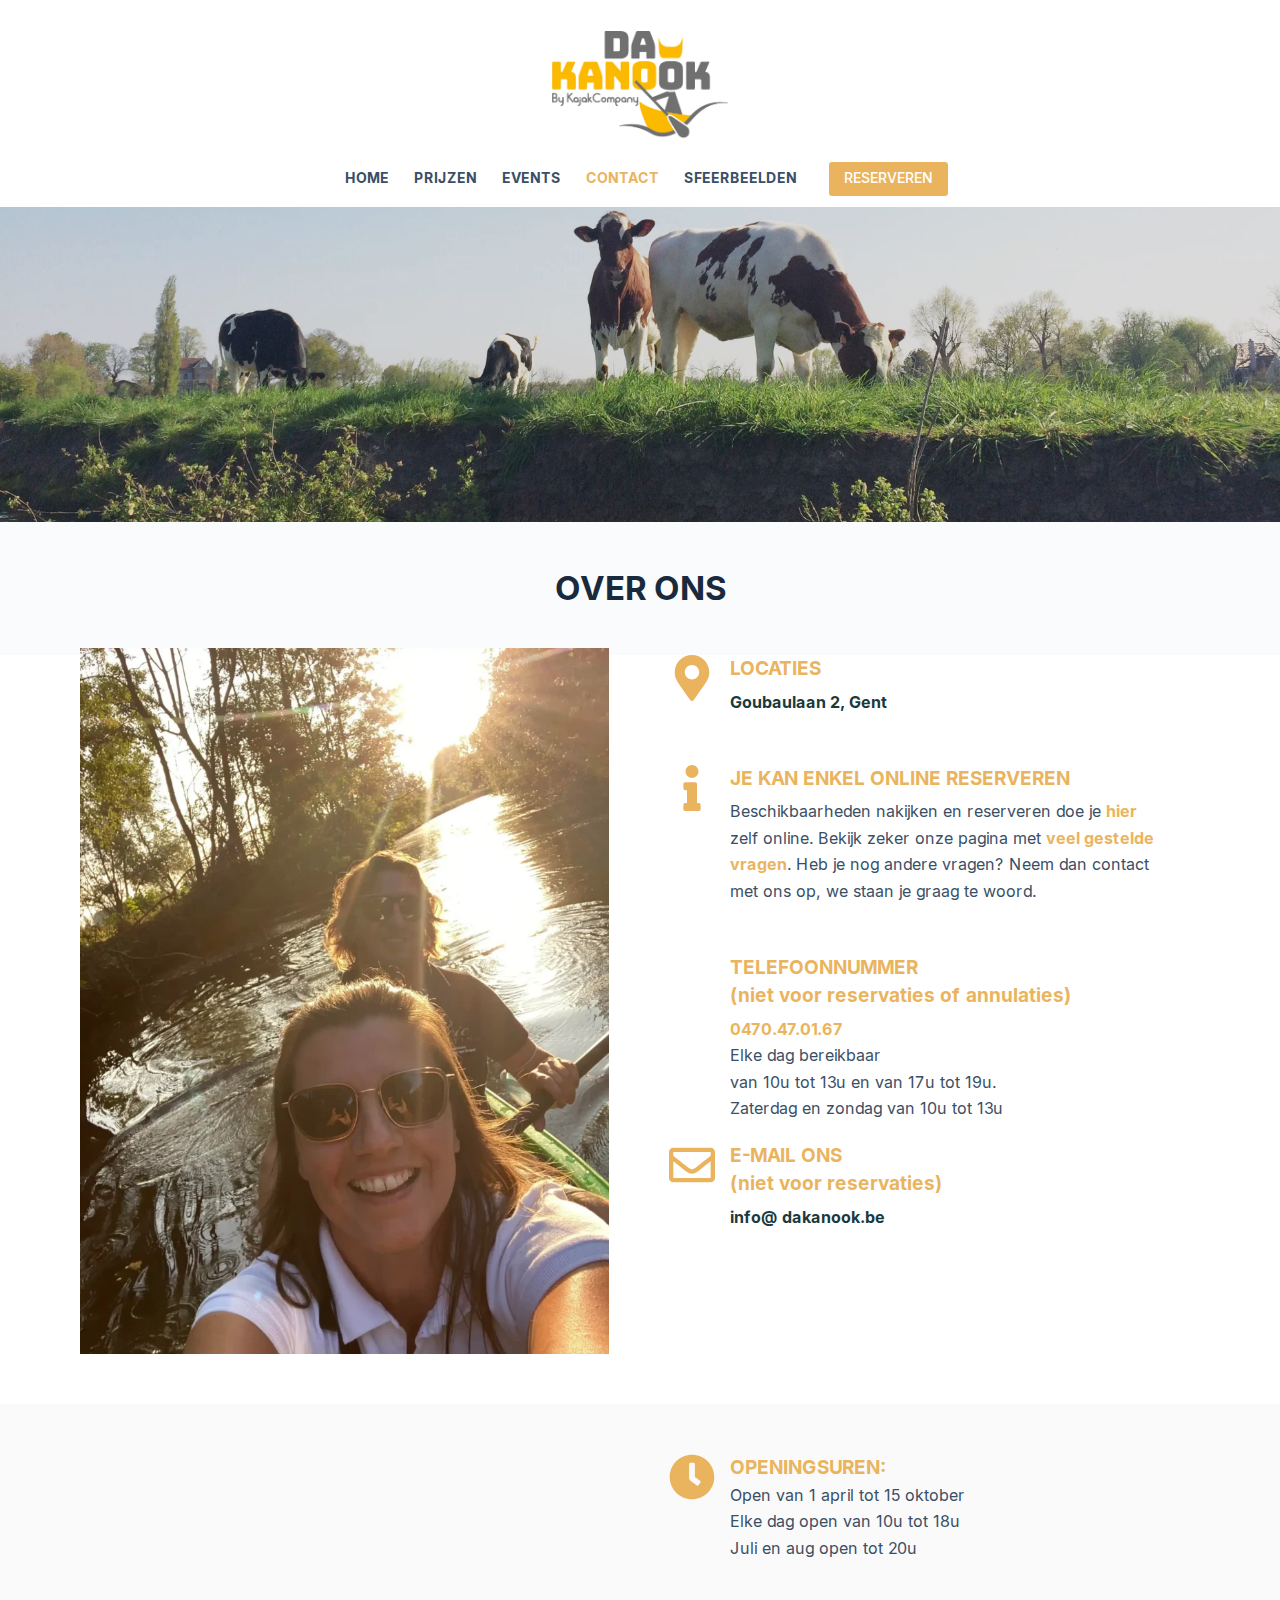
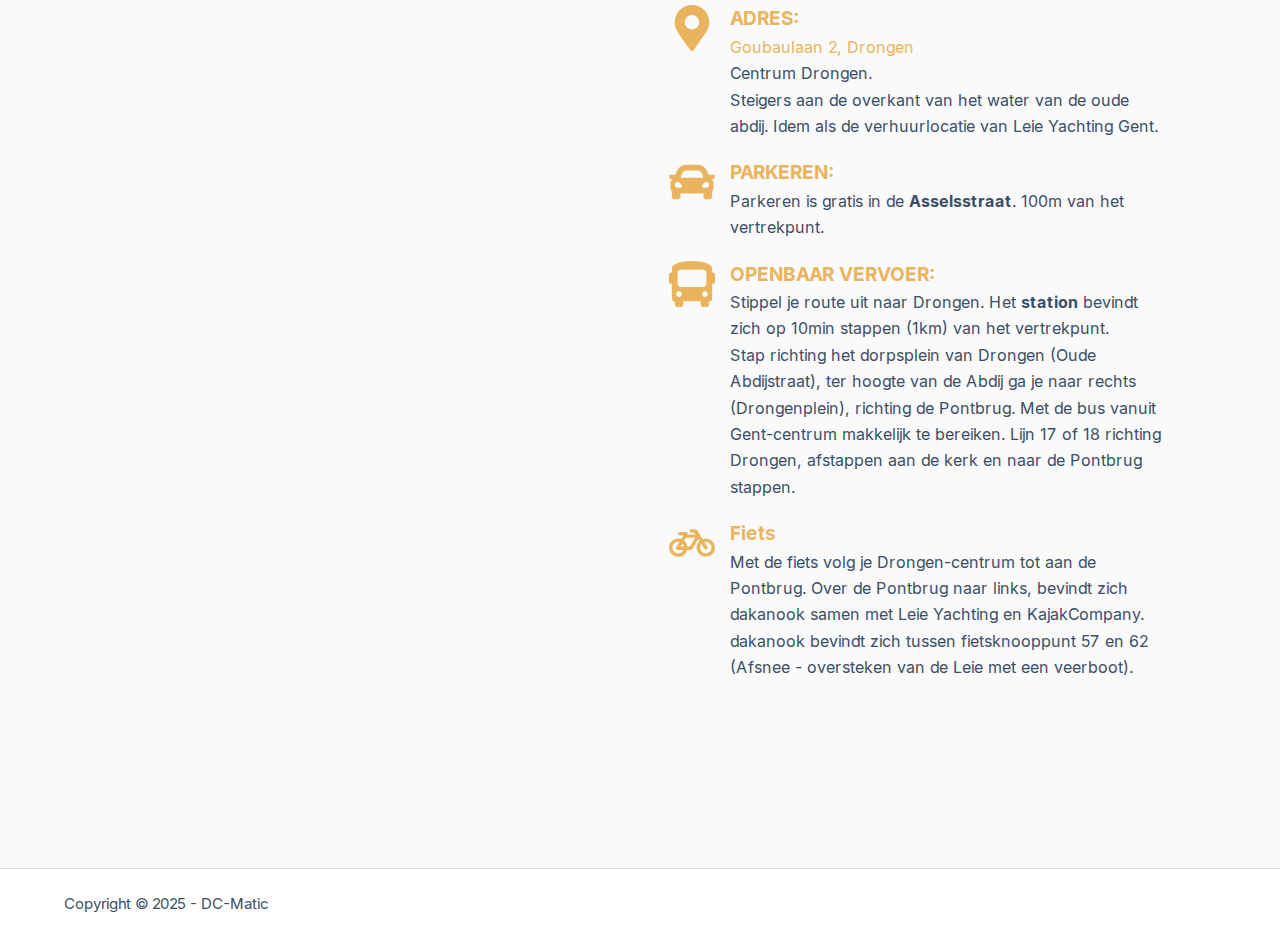
==== commit 6c5d0669: "sdf" ====
--- a/contact/index.html
+++ b/contact/index.html
@@ -9,55 +9,55 @@
 	<title>Contact &#8211; Dakanook</title>
 <meta name="robots" content="max-image-preview:large">
 	<style>img:is([sizes="auto" i], [sizes^="auto," i]) { contain-intrinsic-size: 3000px 1500px }</style>
-	<link rel="alternate" type="application/rss+xml" title="Dakanook &raquo; feed" href="https://farysdemos.github.io/kano/feed/">
-<link rel="alternate" type="application/rss+xml" title="Dakanook &raquo; reactiesfeed" href="https://farysdemos.github.io/kano/comments/feed/">
-<link rel="stylesheet" id="blocksy-dynamic-global-css" href="https://farysdemos.github.io/kano/wp-content/uploads/blocksy/css/global.css?ver=74023" media="all">
+	<link rel="alternate" type="application/rss+xml" title="Dakanook &raquo; feed" href="https://dcmaticshare.github.io/kano/feed/">
+<link rel="alternate" type="application/rss+xml" title="Dakanook &raquo; reactiesfeed" href="https://dcmaticshare.github.io/kano/comments/feed/">
+<link rel="stylesheet" id="blocksy-dynamic-global-css" href="https://dcmaticshare.github.io/kano/wp-content/uploads/blocksy/css/global.css?ver=74023" media="all">
 <link rel="stylesheet" id="twb-open-sans-css" href="https://fonts.googleapis.com/css?family=Open+Sans%3A300%2C400%2C500%2C600%2C700%2C800&#038;display=swap&#038;ver=6.7.2" media="all">
-<link rel="stylesheet" id="twbbwg-global-css" href="https://farysdemos.github.io/kano/wp-content/plugins/photo-gallery/booster/assets/css/global.css?ver=1.0.0" media="all">
+<link rel="stylesheet" id="twbbwg-global-css" href="https://dcmaticshare.github.io/kano/wp-content/plugins/photo-gallery/booster/assets/css/global.css?ver=1.0.0" media="all">
 <style id="global-styles-inline-css">:root{--wp--preset--aspect-ratio--square: 1;--wp--preset--aspect-ratio--4-3: 4/3;--wp--preset--aspect-ratio--3-4: 3/4;--wp--preset--aspect-ratio--3-2: 3/2;--wp--preset--aspect-ratio--2-3: 2/3;--wp--preset--aspect-ratio--16-9: 16/9;--wp--preset--aspect-ratio--9-16: 9/16;--wp--preset--color--black: #000000;--wp--preset--color--cyan-bluish-gray: #abb8c3;--wp--preset--color--white: #ffffff;--wp--preset--color--pale-pink: #f78da7;--wp--preset--color--vivid-red: #cf2e2e;--wp--preset--color--luminous-vivid-orange: #ff6900;--wp--preset--color--luminous-vivid-amber: #fcb900;--wp--preset--color--light-green-cyan: #7bdcb5;--wp--preset--color--vivid-green-cyan: #00d084;--wp--preset--color--pale-cyan-blue: #8ed1fc;--wp--preset--color--vivid-cyan-blue: #0693e3;--wp--preset--color--vivid-purple: #9b51e0;--wp--preset--color--palette-color-1: var(--theme-palette-color-1, #EAB45E);--wp--preset--color--palette-color-2: var(--theme-palette-color-2, #5A5A5A);--wp--preset--color--palette-color-3: var(--theme-palette-color-3, #3A4F66);--wp--preset--color--palette-color-4: var(--theme-palette-color-4, #192a3d);--wp--preset--color--palette-color-5: var(--theme-palette-color-5, #e1e8ed);--wp--preset--color--palette-color-6: var(--theme-palette-color-6, #f2f5f7);--wp--preset--color--palette-color-7: var(--theme-palette-color-7, #FAFBFC);--wp--preset--color--palette-color-8: var(--theme-palette-color-8, #ffffff);--wp--preset--gradient--vivid-cyan-blue-to-vivid-purple: linear-gradient(135deg,rgba(6,147,227,1) 0%,rgb(155,81,224) 100%);--wp--preset--gradient--light-green-cyan-to-vivid-green-cyan: linear-gradient(135deg,rgb(122,220,180) 0%,rgb(0,208,130) 100%);--wp--preset--gradient--luminous-vivid-amber-to-luminous-vivid-orange: linear-gradient(135deg,rgba(252,185,0,1) 0%,rgba(255,105,0,1) 100%);--wp--preset--gradient--luminous-vivid-orange-to-vivid-red: linear-gradient(135deg,rgba(255,105,0,1) 0%,rgb(207,46,46) 100%);--wp--preset--gradient--very-light-gray-to-cyan-bluish-gray: linear-gradient(135deg,rgb(238,238,238) 0%,rgb(169,184,195) 100%);--wp--preset--gradient--cool-to-warm-spectrum: linear-gradient(135deg,rgb(74,234,220) 0%,rgb(151,120,209) 20%,rgb(207,42,186) 40%,rgb(238,44,130) 60%,rgb(251,105,98) 80%,rgb(254,248,76) 100%);--wp--preset--gradient--blush-light-purple: linear-gradient(135deg,rgb(255,206,236) 0%,rgb(152,150,240) 100%);--wp--preset--gradient--blush-bordeaux: linear-gradient(135deg,rgb(254,205,165) 0%,rgb(254,45,45) 50%,rgb(107,0,62) 100%);--wp--preset--gradient--luminous-dusk: linear-gradient(135deg,rgb(255,203,112) 0%,rgb(199,81,192) 50%,rgb(65,88,208) 100%);--wp--preset--gradient--pale-ocean: linear-gradient(135deg,rgb(255,245,203) 0%,rgb(182,227,212) 50%,rgb(51,167,181) 100%);--wp--preset--gradient--electric-grass: linear-gradient(135deg,rgb(202,248,128) 0%,rgb(113,206,126) 100%);--wp--preset--gradient--midnight: linear-gradient(135deg,rgb(2,3,129) 0%,rgb(40,116,252) 100%);--wp--preset--gradient--juicy-peach: linear-gradient(to right, #ffecd2 0%, #fcb69f 100%);--wp--preset--gradient--young-passion: linear-gradient(to right, #ff8177 0%, #ff867a 0%, #ff8c7f 21%, #f99185 52%, #cf556c 78%, #b12a5b 100%);--wp--preset--gradient--true-sunset: linear-gradient(to right, #fa709a 0%, #fee140 100%);--wp--preset--gradient--morpheus-den: linear-gradient(to top, #30cfd0 0%, #330867 100%);--wp--preset--gradient--plum-plate: linear-gradient(135deg, #667eea 0%, #764ba2 100%);--wp--preset--gradient--aqua-splash: linear-gradient(15deg, #13547a 0%, #80d0c7 100%);--wp--preset--gradient--love-kiss: linear-gradient(to top, #ff0844 0%, #ffb199 100%);--wp--preset--gradient--new-retrowave: linear-gradient(to top, #3b41c5 0%, #a981bb 49%, #ffc8a9 100%);--wp--preset--gradient--plum-bath: linear-gradient(to top, #cc208e 0%, #6713d2 100%);--wp--preset--gradient--high-flight: linear-gradient(to right, #0acffe 0%, #495aff 100%);--wp--preset--gradient--teen-party: linear-gradient(-225deg, #FF057C 0%, #8D0B93 50%, #321575 100%);--wp--preset--gradient--fabled-sunset: linear-gradient(-225deg, #231557 0%, #44107A 29%, #FF1361 67%, #FFF800 100%);--wp--preset--gradient--arielle-smile: radial-gradient(circle 248px at center, #16d9e3 0%, #30c7ec 47%, #46aef7 100%);--wp--preset--gradient--itmeo-branding: linear-gradient(180deg, #2af598 0%, #009efd 100%);--wp--preset--gradient--deep-blue: linear-gradient(to right, #6a11cb 0%, #2575fc 100%);--wp--preset--gradient--strong-bliss: linear-gradient(to right, #f78ca0 0%, #f9748f 19%, #fd868c 60%, #fe9a8b 100%);--wp--preset--gradient--sweet-period: linear-gradient(to top, #3f51b1 0%, #5a55ae 13%, #7b5fac 25%, #8f6aae 38%, #a86aa4 50%, #cc6b8e 62%, #f18271 75%, #f3a469 87%, #f7c978 100%);--wp--preset--gradient--purple-division: linear-gradient(to top, #7028e4 0%, #e5b2ca 100%);--wp--preset--gradient--cold-evening: linear-gradient(to top, #0c3483 0%, #a2b6df 100%, #6b8cce 100%, #a2b6df 100%);--wp--preset--gradient--mountain-rock: linear-gradient(to right, #868f96 0%, #596164 100%);--wp--preset--gradient--desert-hump: linear-gradient(to top, #c79081 0%, #dfa579 100%);--wp--preset--gradient--ethernal-constance: linear-gradient(to top, #09203f 0%, #537895 100%);--wp--preset--gradient--happy-memories: linear-gradient(-60deg, #ff5858 0%, #f09819 100%);--wp--preset--gradient--grown-early: linear-gradient(to top, #0ba360 0%, #3cba92 100%);--wp--preset--gradient--morning-salad: linear-gradient(-225deg, #B7F8DB 0%, #50A7C2 100%);--wp--preset--gradient--night-call: linear-gradient(-225deg, #AC32E4 0%, #7918F2 48%, #4801FF 100%);--wp--preset--gradient--mind-crawl: linear-gradient(-225deg, #473B7B 0%, #3584A7 51%, #30D2BE 100%);--wp--preset--gradient--angel-care: linear-gradient(-225deg, #FFE29F 0%, #FFA99F 48%, #FF719A 100%);--wp--preset--gradient--juicy-cake: linear-gradient(to top, #e14fad 0%, #f9d423 100%);--wp--preset--gradient--rich-metal: linear-gradient(to right, #d7d2cc 0%, #304352 100%);--wp--preset--gradient--mole-hall: linear-gradient(-20deg, #616161 0%, #9bc5c3 100%);--wp--preset--gradient--cloudy-knoxville: linear-gradient(120deg, #fdfbfb 0%, #ebedee 100%);--wp--preset--gradient--soft-grass: linear-gradient(to top, #c1dfc4 0%, #deecdd 100%);--wp--preset--gradient--saint-petersburg: linear-gradient(135deg, #f5f7fa 0%, #c3cfe2 100%);--wp--preset--gradient--everlasting-sky: linear-gradient(135deg, #fdfcfb 0%, #e2d1c3 100%);--wp--preset--gradient--kind-steel: linear-gradient(-20deg, #e9defa 0%, #fbfcdb 100%);--wp--preset--gradient--over-sun: linear-gradient(60deg, #abecd6 0%, #fbed96 100%);--wp--preset--gradient--premium-white: linear-gradient(to top, #d5d4d0 0%, #d5d4d0 1%, #eeeeec 31%, #efeeec 75%, #e9e9e7 100%);--wp--preset--gradient--clean-mirror: linear-gradient(45deg, #93a5cf 0%, #e4efe9 100%);--wp--preset--gradient--wild-apple: linear-gradient(to top, #d299c2 0%, #fef9d7 100%);--wp--preset--gradient--snow-again: linear-gradient(to top, #e6e9f0 0%, #eef1f5 100%);--wp--preset--gradient--confident-cloud: linear-gradient(to top, #dad4ec 0%, #dad4ec 1%, #f3e7e9 100%);--wp--preset--gradient--glass-water: linear-gradient(to top, #dfe9f3 0%, white 100%);--wp--preset--gradient--perfect-white: linear-gradient(-225deg, #E3FDF5 0%, #FFE6FA 100%);--wp--preset--font-size--small: 13px;--wp--preset--font-size--medium: 20px;--wp--preset--font-size--large: clamp(22px, 1.375rem + ((1vw - 3.2px) * 0.625), 30px);--wp--preset--font-size--x-large: clamp(30px, 1.875rem + ((1vw - 3.2px) * 1.563), 50px);--wp--preset--font-size--xx-large: clamp(45px, 2.813rem + ((1vw - 3.2px) * 2.734), 80px);--wp--preset--spacing--20: 0.44rem;--wp--preset--spacing--30: 0.67rem;--wp--preset--spacing--40: 1rem;--wp--preset--spacing--50: 1.5rem;--wp--preset--spacing--60: 2.25rem;--wp--preset--spacing--70: 3.38rem;--wp--preset--spacing--80: 5.06rem;--wp--preset--shadow--natural: 6px 6px 9px rgba(0, 0, 0, 0.2);--wp--preset--shadow--deep: 12px 12px 50px rgba(0, 0, 0, 0.4);--wp--preset--shadow--sharp: 6px 6px 0px rgba(0, 0, 0, 0.2);--wp--preset--shadow--outlined: 6px 6px 0px -3px rgba(255, 255, 255, 1), 6px 6px rgba(0, 0, 0, 1);--wp--preset--shadow--crisp: 6px 6px 0px rgba(0, 0, 0, 1);}:root { --wp--style--global--content-size: var(--theme-block-max-width);--wp--style--global--wide-size: var(--theme-block-wide-max-width); }:where(body) { margin: 0; }.wp-site-blocks > .alignleft { float: left; margin-right: 2em; }.wp-site-blocks > .alignright { float: right; margin-left: 2em; }.wp-site-blocks > .aligncenter { justify-content: center; margin-left: auto; margin-right: auto; }:where(.wp-site-blocks) > * { margin-block-start: var(--theme-content-spacing); margin-block-end: 0; }:where(.wp-site-blocks) > :first-child { margin-block-start: 0; }:where(.wp-site-blocks) > :last-child { margin-block-end: 0; }:root { --wp--style--block-gap: var(--theme-content-spacing); }:root :where(.is-layout-flow) > :first-child{margin-block-start: 0;}:root :where(.is-layout-flow) > :last-child{margin-block-end: 0;}:root :where(.is-layout-flow) > *{margin-block-start: var(--theme-content-spacing);margin-block-end: 0;}:root :where(.is-layout-constrained) > :first-child{margin-block-start: 0;}:root :where(.is-layout-constrained) > :last-child{margin-block-end: 0;}:root :where(.is-layout-constrained) > *{margin-block-start: var(--theme-content-spacing);margin-block-end: 0;}:root :where(.is-layout-flex){gap: var(--theme-content-spacing);}:root :where(.is-layout-grid){gap: var(--theme-content-spacing);}.is-layout-flow > .alignleft{float: left;margin-inline-start: 0;margin-inline-end: 2em;}.is-layout-flow > .alignright{float: right;margin-inline-start: 2em;margin-inline-end: 0;}.is-layout-flow > .aligncenter{margin-left: auto !important;margin-right: auto !important;}.is-layout-constrained > .alignleft{float: left;margin-inline-start: 0;margin-inline-end: 2em;}.is-layout-constrained > .alignright{float: right;margin-inline-start: 2em;margin-inline-end: 0;}.is-layout-constrained > .aligncenter{margin-left: auto !important;margin-right: auto !important;}.is-layout-constrained > :where(:not(.alignleft):not(.alignright):not(.alignfull)){max-width: var(--wp--style--global--content-size);margin-left: auto !important;margin-right: auto !important;}.is-layout-constrained > .alignwide{max-width: var(--wp--style--global--wide-size);}body .is-layout-flex{display: flex;}.is-layout-flex{flex-wrap: wrap;align-items: center;}.is-layout-flex > :is(*, div){margin: 0;}body .is-layout-grid{display: grid;}.is-layout-grid > :is(*, div){margin: 0;}body{padding-top: 0px;padding-right: 0px;padding-bottom: 0px;padding-left: 0px;}.has-black-color{color: var(--wp--preset--color--black) !important;}.has-cyan-bluish-gray-color{color: var(--wp--preset--color--cyan-bluish-gray) !important;}.has-white-color{color: var(--wp--preset--color--white) !important;}.has-pale-pink-color{color: var(--wp--preset--color--pale-pink) !important;}.has-vivid-red-color{color: var(--wp--preset--color--vivid-red) !important;}.has-luminous-vivid-orange-color{color: var(--wp--preset--color--luminous-vivid-orange) !important;}.has-luminous-vivid-amber-color{color: var(--wp--preset--color--luminous-vivid-amber) !important;}.has-light-green-cyan-color{color: var(--wp--preset--color--light-green-cyan) !important;}.has-vivid-green-cyan-color{color: var(--wp--preset--color--vivid-green-cyan) !important;}.has-pale-cyan-blue-color{color: var(--wp--preset--color--pale-cyan-blue) !important;}.has-vivid-cyan-blue-color{color: var(--wp--preset--color--vivid-cyan-blue) !important;}.has-vivid-purple-color{color: var(--wp--preset--color--vivid-purple) !important;}.has-palette-color-1-color{color: var(--wp--preset--color--palette-color-1) !important;}.has-palette-color-2-color{color: var(--wp--preset--color--palette-color-2) !important;}.has-palette-color-3-color{color: var(--wp--preset--color--palette-color-3) !important;}.has-palette-color-4-color{color: var(--wp--preset--color--palette-color-4) !important;}.has-palette-color-5-color{color: var(--wp--preset--color--palette-color-5) !important;}.has-palette-color-6-color{color: var(--wp--preset--color--palette-color-6) !important;}.has-palette-color-7-color{color: var(--wp--preset--color--palette-color-7) !important;}.has-palette-color-8-color{color: var(--wp--preset--color--palette-color-8) !important;}.has-black-background-color{background-color: var(--wp--preset--color--black) !important;}.has-cyan-bluish-gray-background-color{background-color: var(--wp--preset--color--cyan-bluish-gray) !important;}.has-white-background-color{background-color: var(--wp--preset--color--white) !important;}.has-pale-pink-background-color{background-color: var(--wp--preset--color--pale-pink) !important;}.has-vivid-red-background-color{background-color: var(--wp--preset--color--vivid-red) !important;}.has-luminous-vivid-orange-background-color{background-color: var(--wp--preset--color--luminous-vivid-orange) !important;}.has-luminous-vivid-amber-background-color{background-color: var(--wp--preset--color--luminous-vivid-amber) !important;}.has-light-green-cyan-background-color{background-color: var(--wp--preset--color--light-green-cyan) !important;}.has-vivid-green-cyan-background-color{background-color: var(--wp--preset--color--vivid-green-cyan) !important;}.has-pale-cyan-blue-background-color{background-color: var(--wp--preset--color--pale-cyan-blue) !important;}.has-vivid-cyan-blue-background-color{background-color: var(--wp--preset--color--vivid-cyan-blue) !important;}.has-vivid-purple-background-color{background-color: var(--wp--preset--color--vivid-purple) !important;}.has-palette-color-1-background-color{background-color: var(--wp--preset--color--palette-color-1) !important;}.has-palette-color-2-background-color{background-color: var(--wp--preset--color--palette-color-2) !important;}.has-palette-color-3-background-color{background-color: var(--wp--preset--color--palette-color-3) !important;}.has-palette-color-4-background-color{background-color: var(--wp--preset--color--palette-color-4) !important;}.has-palette-color-5-background-color{background-color: var(--wp--preset--color--palette-color-5) !important;}.has-palette-color-6-background-color{background-color: var(--wp--preset--color--palette-color-6) !important;}.has-palette-color-7-background-color{background-color: var(--wp--preset--color--palette-color-7) !important;}.has-palette-color-8-background-color{background-color: var(--wp--preset--color--palette-color-8) !important;}.has-black-border-color{border-color: var(--wp--preset--color--black) !important;}.has-cyan-bluish-gray-border-color{border-color: var(--wp--preset--color--cyan-bluish-gray) !important;}.has-white-border-color{border-color: var(--wp--preset--color--white) !important;}.has-pale-pink-border-color{border-color: var(--wp--preset--color--pale-pink) !important;}.has-vivid-red-border-color{border-color: var(--wp--preset--color--vivid-red) !important;}.has-luminous-vivid-orange-border-color{border-color: var(--wp--preset--color--luminous-vivid-orange) !important;}.has-luminous-vivid-amber-border-color{border-color: var(--wp--preset--color--luminous-vivid-amber) !important;}.has-light-green-cyan-border-color{border-color: var(--wp--preset--color--light-green-cyan) !important;}.has-vivid-green-cyan-border-color{border-color: var(--wp--preset--color--vivid-green-cyan) !important;}.has-pale-cyan-blue-border-color{border-color: var(--wp--preset--color--pale-cyan-blue) !important;}.has-vivid-cyan-blue-border-color{border-color: var(--wp--preset--color--vivid-cyan-blue) !important;}.has-vivid-purple-border-color{border-color: var(--wp--preset--color--vivid-purple) !important;}.has-palette-color-1-border-color{border-color: var(--wp--preset--color--palette-color-1) !important;}.has-palette-color-2-border-color{border-color: var(--wp--preset--color--palette-color-2) !important;}.has-palette-color-3-border-color{border-color: var(--wp--preset--color--palette-color-3) !important;}.has-palette-color-4-border-color{border-color: var(--wp--preset--color--palette-color-4) !important;}.has-palette-color-5-border-color{border-color: var(--wp--preset--color--palette-color-5) !important;}.has-palette-color-6-border-color{border-color: var(--wp--preset--color--palette-color-6) !important;}.has-palette-color-7-border-color{border-color: var(--wp--preset--color--palette-color-7) !important;}.has-palette-color-8-border-color{border-color: var(--wp--preset--color--palette-color-8) !important;}.has-vivid-cyan-blue-to-vivid-purple-gradient-background{background: var(--wp--preset--gradient--vivid-cyan-blue-to-vivid-purple) !important;}.has-light-green-cyan-to-vivid-green-cyan-gradient-background{background: var(--wp--preset--gradient--light-green-cyan-to-vivid-green-cyan) !important;}.has-luminous-vivid-amber-to-luminous-vivid-orange-gradient-background{background: var(--wp--preset--gradient--luminous-vivid-amber-to-luminous-vivid-orange) !important;}.has-luminous-vivid-orange-to-vivid-red-gradient-background{background: var(--wp--preset--gradient--luminous-vivid-orange-to-vivid-red) !important;}.has-very-light-gray-to-cyan-bluish-gray-gradient-background{background: var(--wp--preset--gradient--very-light-gray-to-cyan-bluish-gray) !important;}.has-cool-to-warm-spectrum-gradient-background{background: var(--wp--preset--gradient--cool-to-warm-spectrum) !important;}.has-blush-light-purple-gradient-background{background: var(--wp--preset--gradient--blush-light-purple) !important;}.has-blush-bordeaux-gradient-background{background: var(--wp--preset--gradient--blush-bordeaux) !important;}.has-luminous-dusk-gradient-background{background: var(--wp--preset--gradient--luminous-dusk) !important;}.has-pale-ocean-gradient-background{background: var(--wp--preset--gradient--pale-ocean) !important;}.has-electric-grass-gradient-background{background: var(--wp--preset--gradient--electric-grass) !important;}.has-midnight-gradient-background{background: var(--wp--preset--gradient--midnight) !important;}.has-juicy-peach-gradient-background{background: var(--wp--preset--gradient--juicy-peach) !important;}.has-young-passion-gradient-background{background: var(--wp--preset--gradient--young-passion) !important;}.has-true-sunset-gradient-background{background: var(--wp--preset--gradient--true-sunset) !important;}.has-morpheus-den-gradient-background{background: var(--wp--preset--gradient--morpheus-den) !important;}.has-plum-plate-gradient-background{background: var(--wp--preset--gradient--plum-plate) !important;}.has-aqua-splash-gradient-background{background: var(--wp--preset--gradient--aqua-splash) !important;}.has-love-kiss-gradient-background{background: var(--wp--preset--gradient--love-kiss) !important;}.has-new-retrowave-gradient-background{background: var(--wp--preset--gradient--new-retrowave) !important;}.has-plum-bath-gradient-background{background: var(--wp--preset--gradient--plum-bath) !important;}.has-high-flight-gradient-background{background: var(--wp--preset--gradient--high-flight) !important;}.has-teen-party-gradient-background{background: var(--wp--preset--gradient--teen-party) !important;}.has-fabled-sunset-gradient-background{background: var(--wp--preset--gradient--fabled-sunset) !important;}.has-arielle-smile-gradient-background{background: var(--wp--preset--gradient--arielle-smile) !important;}.has-itmeo-branding-gradient-background{background: var(--wp--preset--gradient--itmeo-branding) !important;}.has-deep-blue-gradient-background{background: var(--wp--preset--gradient--deep-blue) !important;}.has-strong-bliss-gradient-background{background: var(--wp--preset--gradient--strong-bliss) !important;}.has-sweet-period-gradient-background{background: var(--wp--preset--gradient--sweet-period) !important;}.has-purple-division-gradient-background{background: var(--wp--preset--gradient--purple-division) !important;}.has-cold-evening-gradient-background{background: var(--wp--preset--gradient--cold-evening) !important;}.has-mountain-rock-gradient-background{background: var(--wp--preset--gradient--mountain-rock) !important;}.has-desert-hump-gradient-background{background: var(--wp--preset--gradient--desert-hump) !important;}.has-ethernal-constance-gradient-background{background: var(--wp--preset--gradient--ethernal-constance) !important;}.has-happy-memories-gradient-background{background: var(--wp--preset--gradient--happy-memories) !important;}.has-grown-early-gradient-background{background: var(--wp--preset--gradient--grown-early) !important;}.has-morning-salad-gradient-background{background: var(--wp--preset--gradient--morning-salad) !important;}.has-night-call-gradient-background{background: var(--wp--preset--gradient--night-call) !important;}.has-mind-crawl-gradient-background{background: var(--wp--preset--gradient--mind-crawl) !important;}.has-angel-care-gradient-background{background: var(--wp--preset--gradient--angel-care) !important;}.has-juicy-cake-gradient-background{background: var(--wp--preset--gradient--juicy-cake) !important;}.has-rich-metal-gradient-background{background: var(--wp--preset--gradient--rich-metal) !important;}.has-mole-hall-gradient-background{background: var(--wp--preset--gradient--mole-hall) !important;}.has-cloudy-knoxville-gradient-background{background: var(--wp--preset--gradient--cloudy-knoxville) !important;}.has-soft-grass-gradient-background{background: var(--wp--preset--gradient--soft-grass) !important;}.has-saint-petersburg-gradient-background{background: var(--wp--preset--gradient--saint-petersburg) !important;}.has-everlasting-sky-gradient-background{background: var(--wp--preset--gradient--everlasting-sky) !important;}.has-kind-steel-gradient-background{background: var(--wp--preset--gradient--kind-steel) !important;}.has-over-sun-gradient-background{background: var(--wp--preset--gradient--over-sun) !important;}.has-premium-white-gradient-background{background: var(--wp--preset--gradient--premium-white) !important;}.has-clean-mirror-gradient-background{background: var(--wp--preset--gradient--clean-mirror) !important;}.has-wild-apple-gradient-background{background: var(--wp--preset--gradient--wild-apple) !important;}.has-snow-again-gradient-background{background: var(--wp--preset--gradient--snow-again) !important;}.has-confident-cloud-gradient-background{background: var(--wp--preset--gradient--confident-cloud) !important;}.has-glass-water-gradient-background{background: var(--wp--preset--gradient--glass-water) !important;}.has-perfect-white-gradient-background{background: var(--wp--preset--gradient--perfect-white) !important;}.has-small-font-size{font-size: var(--wp--preset--font-size--small) !important;}.has-medium-font-size{font-size: var(--wp--preset--font-size--medium) !important;}.has-large-font-size{font-size: var(--wp--preset--font-size--large) !important;}.has-x-large-font-size{font-size: var(--wp--preset--font-size--x-large) !important;}.has-xx-large-font-size{font-size: var(--wp--preset--font-size--xx-large) !important;}
 :root :where(.wp-block-pullquote){font-size: clamp(0.984em, 0.984rem + ((1vw - 0.2em) * 0.645), 1.5em);line-height: 1.6;}</style>
-<link rel="stylesheet" id="contact-form-7-css" href="https://farysdemos.github.io/kano/wp-content/plugins/contact-form-7/includes/css/styles.css?ver=6.0.6" media="all">
-<link rel="stylesheet" id="bwg_fonts-css" href="https://farysdemos.github.io/kano/wp-content/plugins/photo-gallery/css/bwg-fonts/fonts.css?ver=0.0.1" media="all">
-<link rel="stylesheet" id="sumoselect-css" href="https://farysdemos.github.io/kano/wp-content/plugins/photo-gallery/css/sumoselect.min.css?ver=3.4.6" media="all">
-<link rel="stylesheet" id="mCustomScrollbar-css" href="https://farysdemos.github.io/kano/wp-content/plugins/photo-gallery/css/jquery.mCustomScrollbar.min.css?ver=3.1.5" media="all">
+<link rel="stylesheet" id="contact-form-7-css" href="https://dcmaticshare.github.io/kano/wp-content/plugins/contact-form-7/includes/css/styles.css?ver=6.0.6" media="all">
+<link rel="stylesheet" id="bwg_fonts-css" href="https://dcmaticshare.github.io/kano/wp-content/plugins/photo-gallery/css/bwg-fonts/fonts.css?ver=0.0.1" media="all">
+<link rel="stylesheet" id="sumoselect-css" href="https://dcmaticshare.github.io/kano/wp-content/plugins/photo-gallery/css/sumoselect.min.css?ver=3.4.6" media="all">
+<link rel="stylesheet" id="mCustomScrollbar-css" href="https://dcmaticshare.github.io/kano/wp-content/plugins/photo-gallery/css/jquery.mCustomScrollbar.min.css?ver=3.1.5" media="all">
 <link rel="stylesheet" id="bwg_googlefonts-css" href="https://fonts.googleapis.com/css?family=Ubuntu&#038;subset=greek,latin,greek-ext,vietnamese,cyrillic-ext,latin-ext,cyrillic" media="all">
-<link rel="stylesheet" id="bwg_frontend-css" href="https://farysdemos.github.io/kano/wp-content/plugins/photo-gallery/css/styles.min.css?ver=1.8.35" media="all">
-<link rel="stylesheet" id="blocksy-fonts-font-source-google-css" href="https://farysdemos.github.io/kano/wp-content/uploads/fonts/0c6ec1a12c791c783fe83d43e2b782f8/font.css?v=1744283185" media="all">
-<link rel="stylesheet" id="ct-main-styles-css" href="https://farysdemos.github.io/kano/wp-content/themes/blocksy/static/bundle/main.min.css?ver=2.0.95" media="all">
-<link rel="stylesheet" id="ct-page-title-styles-css" href="https://farysdemos.github.io/kano/wp-content/themes/blocksy/static/bundle/page-title.min.css?ver=2.0.95" media="all">
-<link rel="stylesheet" id="ct-elementor-styles-css" href="https://farysdemos.github.io/kano/wp-content/themes/blocksy/static/bundle/elementor-frontend.min.css?ver=2.0.95" media="all">
-<link rel="stylesheet" id="ct-cf-7-styles-css" href="https://farysdemos.github.io/kano/wp-content/themes/blocksy/static/bundle/cf-7.min.css?ver=2.0.95" media="all">
-<link rel="stylesheet" id="elementor-frontend-css" href="https://farysdemos.github.io/kano/wp-content/plugins/elementor/assets/css/frontend.min.css?ver=3.28.3" media="all">
-<link rel="stylesheet" id="elementor-post-10-css" href="https://farysdemos.github.io/kano/wp-content/uploads/elementor/css/post-10.css?ver=1744374078" media="all">
-<link rel="stylesheet" id="e-animation-fadeIn-css" href="https://farysdemos.github.io/kano/wp-content/plugins/elementor/assets/lib/animations/styles/fadeIn.min.css?ver=3.28.3" media="all">
-<link rel="stylesheet" id="widget-heading-css" href="https://farysdemos.github.io/kano/wp-content/plugins/elementor/assets/css/widget-heading.min.css?ver=3.28.3" media="all">
-<link rel="stylesheet" id="widget-image-css" href="https://farysdemos.github.io/kano/wp-content/plugins/elementor/assets/css/widget-image.min.css?ver=3.28.3" media="all">
-<link rel="stylesheet" id="widget-icon-box-css" href="https://farysdemos.github.io/kano/wp-content/plugins/elementor/assets/css/widget-icon-box.min.css?ver=3.28.3" media="all">
-<link rel="stylesheet" id="widget-google_maps-css" href="https://farysdemos.github.io/kano/wp-content/plugins/elementor/assets/css/widget-google_maps.min.css?ver=3.28.3" media="all">
-<link rel="stylesheet" id="elementor-post-26-css" href="https://farysdemos.github.io/kano/wp-content/uploads/elementor/css/post-26.css?ver=1744374081" media="all">
-<link rel="stylesheet" id="elementor-gf-local-roboto-css" href="https://farysdemos.github.io/kano/wp-content/uploads/elementor/google-fonts/css/roboto.css?ver=1744228127" media="all">
-<link rel="stylesheet" id="elementor-gf-local-robotoslab-css" href="https://farysdemos.github.io/kano/wp-content/uploads/elementor/google-fonts/css/robotoslab.css?ver=1744228137" media="all">
-<script src="https://farysdemos.github.io/kano/wp-includes/js/jquery/jquery.min.js?ver=3.7.1" id="jquery-core-js"></script>
-<script src="https://farysdemos.github.io/kano/wp-includes/js/jquery/jquery-migrate.min.js?ver=3.4.1" id="jquery-migrate-js"></script>
-<script src="https://farysdemos.github.io/kano/wp-content/plugins/photo-gallery/booster/assets/js/circle-progress.js?ver=1.2.2" id="twbbwg-circle-js"></script>
-<script id="twbbwg-global-js-extra">var twb = {"nonce":"1f96a338ce","ajax_url":"https:\/\/farysdemos.github.io\/kano\/wp-admin\/admin-ajax.php","plugin_url":"https:\/\/farysdemos.github.io\/kano\/wp-content\/plugins\/photo-gallery\/booster","href":"https:\/\/farysdemos.github.io\/kano\/wp-admin\/admin.php?page=twbbwg_photo-gallery"};
-var twb = {"nonce":"1f96a338ce","ajax_url":"https:\/\/farysdemos.github.io\/kano\/wp-admin\/admin-ajax.php","plugin_url":"https:\/\/farysdemos.github.io\/kano\/wp-content\/plugins\/photo-gallery\/booster","href":"https:\/\/farysdemos.github.io\/kano\/wp-admin\/admin.php?page=twbbwg_photo-gallery"};</script>
-<script src="https://farysdemos.github.io/kano/wp-content/plugins/photo-gallery/booster/assets/js/global.js?ver=1.0.0" id="twbbwg-global-js"></script>
-<script src="https://farysdemos.github.io/kano/wp-content/plugins/photo-gallery/js/jquery.sumoselect.min.js?ver=3.4.6" id="sumoselect-js"></script>
-<script src="https://farysdemos.github.io/kano/wp-content/plugins/photo-gallery/js/tocca.min.js?ver=2.0.9" id="bwg_mobile-js"></script>
-<script src="https://farysdemos.github.io/kano/wp-content/plugins/photo-gallery/js/jquery.mCustomScrollbar.concat.min.js?ver=3.1.5" id="mCustomScrollbar-js"></script>
-<script src="https://farysdemos.github.io/kano/wp-content/plugins/photo-gallery/js/jquery.fullscreen.min.js?ver=0.6.0" id="jquery-fullscreen-js"></script>
-<script id="bwg_frontend-js-extra">var bwg_objectsL10n = {"bwg_field_required":"field is required.","bwg_mail_validation":"This is not a valid email address.","bwg_search_result":"There are no images matching your search.","bwg_select_tag":"Select Tag","bwg_order_by":"Order By","bwg_search":"Search","bwg_show_ecommerce":"Show Ecommerce","bwg_hide_ecommerce":"Hide Ecommerce","bwg_show_comments":"Show Comments","bwg_hide_comments":"Hide Comments","bwg_restore":"Restore","bwg_maximize":"Maximize","bwg_fullscreen":"Fullscreen","bwg_exit_fullscreen":"Exit Fullscreen","bwg_search_tag":"SEARCH...","bwg_tag_no_match":"No tags found","bwg_all_tags_selected":"All tags selected","bwg_tags_selected":"tags selected","play":"Play","pause":"Pause","is_pro":"","bwg_play":"Play","bwg_pause":"Pause","bwg_hide_info":"Hide info","bwg_show_info":"Show info","bwg_hide_rating":"Hide rating","bwg_show_rating":"Show rating","ok":"Ok","cancel":"Cancel","select_all":"Select all","lazy_load":"0","lazy_loader":"https:\/\/farysdemos.github.io\/kano\/wp-content\/plugins\/photo-gallery\/images\/ajax_loader.png","front_ajax":"0","bwg_tag_see_all":"see all tags","bwg_tag_see_less":"see less tags"};</script>
-<script src="https://farysdemos.github.io/kano/wp-content/plugins/photo-gallery/js/scripts.min.js?ver=1.8.35" id="bwg_frontend-js"></script>
-<link rel="https://api.w.org/" href="https://farysdemos.github.io/kano/wp-json/">
-<link rel="alternate" title="JSON" type="application/json" href="https://farysdemos.github.io/kano/wp-json/wp/v2/pages/26">
-<link rel="EditURI" type="application/rsd+xml" title="RSD" href="https://farysdemos.github.io/kano/xmlrpc.php?rsd">
+<link rel="stylesheet" id="bwg_frontend-css" href="https://dcmaticshare.github.io/kano/wp-content/plugins/photo-gallery/css/styles.min.css?ver=1.8.35" media="all">
+<link rel="stylesheet" id="blocksy-fonts-font-source-google-css" href="https://dcmaticshare.github.io/kano/wp-content/uploads/fonts/0c6ec1a12c791c783fe83d43e2b782f8/font.css?v=1744283185" media="all">
+<link rel="stylesheet" id="ct-main-styles-css" href="https://dcmaticshare.github.io/kano/wp-content/themes/blocksy/static/bundle/main.min.css?ver=2.0.95" media="all">
+<link rel="stylesheet" id="ct-page-title-styles-css" href="https://dcmaticshare.github.io/kano/wp-content/themes/blocksy/static/bundle/page-title.min.css?ver=2.0.95" media="all">
+<link rel="stylesheet" id="ct-elementor-styles-css" href="https://dcmaticshare.github.io/kano/wp-content/themes/blocksy/static/bundle/elementor-frontend.min.css?ver=2.0.95" media="all">
+<link rel="stylesheet" id="ct-cf-7-styles-css" href="https://dcmaticshare.github.io/kano/wp-content/themes/blocksy/static/bundle/cf-7.min.css?ver=2.0.95" media="all">
+<link rel="stylesheet" id="elementor-frontend-css" href="https://dcmaticshare.github.io/kano/wp-content/plugins/elementor/assets/css/frontend.min.css?ver=3.28.3" media="all">
+<link rel="stylesheet" id="elementor-post-10-css" href="https://dcmaticshare.github.io/kano/wp-content/uploads/elementor/css/post-10.css?ver=1744374078" media="all">
+<link rel="stylesheet" id="e-animation-fadeIn-css" href="https://dcmaticshare.github.io/kano/wp-content/plugins/elementor/assets/lib/animations/styles/fadeIn.min.css?ver=3.28.3" media="all">
+<link rel="stylesheet" id="widget-heading-css" href="https://dcmaticshare.github.io/kano/wp-content/plugins/elementor/assets/css/widget-heading.min.css?ver=3.28.3" media="all">
+<link rel="stylesheet" id="widget-image-css" href="https://dcmaticshare.github.io/kano/wp-content/plugins/elementor/assets/css/widget-image.min.css?ver=3.28.3" media="all">
+<link rel="stylesheet" id="widget-icon-box-css" href="https://dcmaticshare.github.io/kano/wp-content/plugins/elementor/assets/css/widget-icon-box.min.css?ver=3.28.3" media="all">
+<link rel="stylesheet" id="widget-google_maps-css" href="https://dcmaticshare.github.io/kano/wp-content/plugins/elementor/assets/css/widget-google_maps.min.css?ver=3.28.3" media="all">
+<link rel="stylesheet" id="elementor-post-26-css" href="https://dcmaticshare.github.io/kano/wp-content/uploads/elementor/css/post-26.css?ver=1744374081" media="all">
+<link rel="stylesheet" id="elementor-gf-local-roboto-css" href="https://dcmaticshare.github.io/kano/wp-content/uploads/elementor/google-fonts/css/roboto.css?ver=1744228127" media="all">
+<link rel="stylesheet" id="elementor-gf-local-robotoslab-css" href="https://dcmaticshare.github.io/kano/wp-content/uploads/elementor/google-fonts/css/robotoslab.css?ver=1744228137" media="all">
+<script src="https://dcmaticshare.github.io/kano/wp-includes/js/jquery/jquery.min.js?ver=3.7.1" id="jquery-core-js"></script>
+<script src="https://dcmaticshare.github.io/kano/wp-includes/js/jquery/jquery-migrate.min.js?ver=3.4.1" id="jquery-migrate-js"></script>
+<script src="https://dcmaticshare.github.io/kano/wp-content/plugins/photo-gallery/booster/assets/js/circle-progress.js?ver=1.2.2" id="twbbwg-circle-js"></script>
+<script id="twbbwg-global-js-extra">var twb = {"nonce":"1f96a338ce","ajax_url":"https:\/\/dcmaticshare.github.io\/kano\/wp-admin\/admin-ajax.php","plugin_url":"https:\/\/dcmaticshare.github.io\/kano\/wp-content\/plugins\/photo-gallery\/booster","href":"https:\/\/dcmaticshare.github.io\/kano\/wp-admin\/admin.php?page=twbbwg_photo-gallery"};
+var twb = {"nonce":"1f96a338ce","ajax_url":"https:\/\/dcmaticshare.github.io\/kano\/wp-admin\/admin-ajax.php","plugin_url":"https:\/\/dcmaticshare.github.io\/kano\/wp-content\/plugins\/photo-gallery\/booster","href":"https:\/\/dcmaticshare.github.io\/kano\/wp-admin\/admin.php?page=twbbwg_photo-gallery"};</script>
+<script src="https://dcmaticshare.github.io/kano/wp-content/plugins/photo-gallery/booster/assets/js/global.js?ver=1.0.0" id="twbbwg-global-js"></script>
+<script src="https://dcmaticshare.github.io/kano/wp-content/plugins/photo-gallery/js/jquery.sumoselect.min.js?ver=3.4.6" id="sumoselect-js"></script>
+<script src="https://dcmaticshare.github.io/kano/wp-content/plugins/photo-gallery/js/tocca.min.js?ver=2.0.9" id="bwg_mobile-js"></script>
+<script src="https://dcmaticshare.github.io/kano/wp-content/plugins/photo-gallery/js/jquery.mCustomScrollbar.concat.min.js?ver=3.1.5" id="mCustomScrollbar-js"></script>
+<script src="https://dcmaticshare.github.io/kano/wp-content/plugins/photo-gallery/js/jquery.fullscreen.min.js?ver=0.6.0" id="jquery-fullscreen-js"></script>
+<script id="bwg_frontend-js-extra">var bwg_objectsL10n = {"bwg_field_required":"field is required.","bwg_mail_validation":"This is not a valid email address.","bwg_search_result":"There are no images matching your search.","bwg_select_tag":"Select Tag","bwg_order_by":"Order By","bwg_search":"Search","bwg_show_ecommerce":"Show Ecommerce","bwg_hide_ecommerce":"Hide Ecommerce","bwg_show_comments":"Show Comments","bwg_hide_comments":"Hide Comments","bwg_restore":"Restore","bwg_maximize":"Maximize","bwg_fullscreen":"Fullscreen","bwg_exit_fullscreen":"Exit Fullscreen","bwg_search_tag":"SEARCH...","bwg_tag_no_match":"No tags found","bwg_all_tags_selected":"All tags selected","bwg_tags_selected":"tags selected","play":"Play","pause":"Pause","is_pro":"","bwg_play":"Play","bwg_pause":"Pause","bwg_hide_info":"Hide info","bwg_show_info":"Show info","bwg_hide_rating":"Hide rating","bwg_show_rating":"Show rating","ok":"Ok","cancel":"Cancel","select_all":"Select all","lazy_load":"0","lazy_loader":"https:\/\/dcmaticshare.github.io\/kano\/wp-content\/plugins\/photo-gallery\/images\/ajax_loader.png","front_ajax":"0","bwg_tag_see_all":"see all tags","bwg_tag_see_less":"see less tags"};</script>
+<script src="https://dcmaticshare.github.io/kano/wp-content/plugins/photo-gallery/js/scripts.min.js?ver=1.8.35" id="bwg_frontend-js"></script>
+<link rel="https://api.w.org/" href="https://dcmaticshare.github.io/kano/wp-json/">
+<link rel="alternate" title="JSON" type="application/json" href="https://dcmaticshare.github.io/kano/wp-json/wp/v2/pages/26">
+<link rel="EditURI" type="application/rsd+xml" title="RSD" href="https://dcmaticshare.github.io/kano/xmlrpc.php?rsd">
 <meta name="generator" content="WordPress 6.7.2">
-<link rel="canonical" href="https://farysdemos.github.io/kano/contact/">
-<link rel="shortlink" href="https://farysdemos.github.io/kano/?p=26">
-<link rel="alternate" title="oEmbed (JSON)" type="application/json+oembed" href="https://farysdemos.github.io/kano/wp-json/oembed/1.0/embed?url=http%3A%2F%2Fhttps%3A%2F%2Ffarysdemos.github.io%2Fkano%2Fcontact%2F">
-<link rel="alternate" title="oEmbed (XML)" type="text/xml+oembed" href="https://farysdemos.github.io/kano/wp-json/oembed/1.0/embed?url=http%3A%2F%2Fhttps%3A%2F%2Ffarysdemos.github.io%2Fkano%2Fcontact%2F#038;format=xml">
-<noscript><link rel="stylesheet" href="https://farysdemos.github.io/kano/wp-content/themes/blocksy/static/bundle/no-scripts.min.css" type="text/css"></noscript>
+<link rel="canonical" href="https://dcmaticshare.github.io/kano/contact/">
+<link rel="shortlink" href="https://dcmaticshare.github.io/kano/?p=26">
+<link rel="alternate" title="oEmbed (JSON)" type="application/json+oembed" href="https://dcmaticshare.github.io/kano/wp-json/oembed/1.0/embed?url=http%3A%2F%2Fhttps%3A%2F%2Fdcmaticshare.github.io%2Fkano%2Fcontact%2F">
+<link rel="alternate" title="oEmbed (XML)" type="text/xml+oembed" href="https://dcmaticshare.github.io/kano/wp-json/oembed/1.0/embed?url=http%3A%2F%2Fhttps%3A%2F%2Fdcmaticshare.github.io%2Fkano%2Fcontact%2F#038;format=xml">
+<noscript><link rel="stylesheet" href="https://dcmaticshare.github.io/kano/wp-content/themes/blocksy/static/bundle/no-scripts.min.css" type="text/css"></noscript>
 <meta name="generator" content="Elementor 3.28.3; features: e_font_icon_svg, additional_custom_breakpoints, e_local_google_fonts, e_element_cache; settings: css_print_method-external, google_font-enabled, font_display-swap">
 			<style>.e-con.e-parent:nth-of-type(n+4):not(.e-lazyloaded):not(.e-no-lazyload),
 				.e-con.e-parent:nth-of-type(n+4):not(.e-lazyloaded):not(.e-no-lazyload) * {
@@ -78,10 +78,10 @@
 			<script src="https://book.vloot.app/dist/embed.js"></script>
 <script>var vlootEmbedConfig = {
         'company': 'dakanook'
-    }</script><link rel="icon" href="https://farysdemos.github.io/kano/wp-content/uploads/2025/04/2025-Logo-Dakanook-1-150x150.webp" sizes="32x32">
-<link rel="icon" href="https://farysdemos.github.io/kano/wp-content/uploads/2025/04/2025-Logo-Dakanook-1.webp" sizes="192x192">
-<link rel="apple-touch-icon" href="https://farysdemos.github.io/kano/wp-content/uploads/2025/04/2025-Logo-Dakanook-1.webp">
-<meta name="msapplication-TileImage" content="https://farysdemos.github.io/kano/wp-content/uploads/2025/04/2025-Logo-Dakanook-1.webp">
+    }</script><link rel="icon" href="https://dcmaticshare.github.io/kano/wp-content/uploads/2025/04/2025-Logo-Dakanook-1-150x150.webp" sizes="32x32">
+<link rel="icon" href="https://dcmaticshare.github.io/kano/wp-content/uploads/2025/04/2025-Logo-Dakanook-1.webp" sizes="192x192">
+<link rel="apple-touch-icon" href="https://dcmaticshare.github.io/kano/wp-content/uploads/2025/04/2025-Logo-Dakanook-1.webp">
+<meta name="msapplication-TileImage" content="https://dcmaticshare.github.io/kano/wp-content/uploads/2025/04/2025-Logo-Dakanook-1.webp">
 		<style id="wp-custom-css">/* Google recaptcha to left */
 
 .grecaptcha-badge {
@@ -113,11 +113,11 @@
 <nav class="mobile-menu menu-container" data-id="mobile-menu" data-interaction="click" data-toggle-type="type-1" data-submenu-dots="yes" aria-label="Main menu">
 
 	<ul id="menu-main-menu-1" class="">
-<li class="menu-item menu-item-type-post_type menu-item-object-page menu-item-home menu-item-32"><a href="https://farysdemos.github.io/kano/" class="ct-menu-link">Home</a></li>
-<li class="menu-item menu-item-type-post_type menu-item-object-page menu-item-35"><a href="https://farysdemos.github.io/kano/prijzen/" class="ct-menu-link">Prijzen</a></li>
-<li class="menu-item menu-item-type-post_type menu-item-object-page menu-item-34"><a href="https://farysdemos.github.io/kano/events/" class="ct-menu-link">Events</a></li>
-<li class="menu-item menu-item-type-post_type menu-item-object-page current-menu-item page_item page-item-26 current_page_item menu-item-33"><a href="https://farysdemos.github.io/kano/contact/" aria-current="page" class="ct-menu-link">Contact</a></li>
-<li class="menu-item menu-item-type-post_type menu-item-object-page menu-item-36"><a href="https://farysdemos.github.io/kano/sfeerbeelden/" class="ct-menu-link">Sfeerbeelden</a></li>
+<li class="menu-item menu-item-type-post_type menu-item-object-page menu-item-home menu-item-32"><a href="https://dcmaticshare.github.io/kano/" class="ct-menu-link">Home</a></li>
+<li class="menu-item menu-item-type-post_type menu-item-object-page menu-item-35"><a href="https://dcmaticshare.github.io/kano/prijzen/" class="ct-menu-link">Prijzen</a></li>
+<li class="menu-item menu-item-type-post_type menu-item-object-page menu-item-34"><a href="https://dcmaticshare.github.io/kano/events/" class="ct-menu-link">Events</a></li>
+<li class="menu-item menu-item-type-post_type menu-item-object-page current-menu-item page_item page-item-26 current_page_item menu-item-33"><a href="https://dcmaticshare.github.io/kano/contact/" aria-current="page" class="ct-menu-link">Contact</a></li>
+<li class="menu-item menu-item-type-post_type menu-item-object-page menu-item-36"><a href="https://dcmaticshare.github.io/kano/sfeerbeelden/" class="ct-menu-link">Sfeerbeelden</a></li>
 </ul></nav>
 
 </div></div>
@@ -127,7 +127,7 @@
 <div data-row="top" data-column-set="1"><div class="ct-container"><div data-column="middle"><div data-items="">
 <div class="site-branding" data-id="logo" itemscope="itemscope" itemtype="https://schema.org/Organization">
 
-			<a href="https://farysdemos.github.io/kano/" class="site-logo-container" rel="home" itemprop="url"><img fetchpriority="high" width="2200" height="1343" src="https://farysdemos.github.io/kano/wp-content/uploads/2025/04/2025-Logo-Dakanook.webp" class="default-logo" alt="2025-Logo-Dakanook" decoding="async" srcset="https://farysdemos.github.io/kano/wp-content/uploads/2025/04/2025-Logo-Dakanook.webp 2200w, https://farysdemos.github.io/kano/wp-content/uploads/2025/04/2025-Logo-Dakanook-300x183.webp 300w, https://farysdemos.github.io/kano/wp-content/uploads/2025/04/2025-Logo-Dakanook-1024x625.webp 1024w, https://farysdemos.github.io/kano/wp-content/uploads/2025/04/2025-Logo-Dakanook-768x469.webp 768w, https://farysdemos.github.io/kano/wp-content/uploads/2025/04/2025-Logo-Dakanook-1536x938.webp 1536w, https://farysdemos.github.io/kano/wp-content/uploads/2025/04/2025-Logo-Dakanook-2048x1250.webp 2048w" sizes="(max-width: 2200px) 100vw, 2200px"></a>	
+			<a href="https://dcmaticshare.github.io/kano/" class="site-logo-container" rel="home" itemprop="url"><img fetchpriority="high" width="2200" height="1343" src="https://dcmaticshare.github.io/kano/wp-content/uploads/2025/04/2025-Logo-Dakanook.webp" class="default-logo" alt="2025-Logo-Dakanook" decoding="async" srcset="https://dcmaticshare.github.io/kano/wp-content/uploads/2025/04/2025-Logo-Dakanook.webp 2200w, https://dcmaticshare.github.io/kano/wp-content/uploads/2025/04/2025-Logo-Dakanook-300x183.webp 300w, https://dcmaticshare.github.io/kano/wp-content/uploads/2025/04/2025-Logo-Dakanook-1024x625.webp 1024w, https://dcmaticshare.github.io/kano/wp-content/uploads/2025/04/2025-Logo-Dakanook-768x469.webp 768w, https://dcmaticshare.github.io/kano/wp-content/uploads/2025/04/2025-Logo-Dakanook-1536x938.webp 1536w, https://dcmaticshare.github.io/kano/wp-content/uploads/2025/04/2025-Logo-Dakanook-2048x1250.webp 2048w" sizes="(max-width: 2200px) 100vw, 2200px"></a>	
 	</div>
 
 </div></div></div></div>
@@ -135,11 +135,11 @@
 <nav id="header-menu-1" class="header-menu-1 menu-container" data-id="menu" data-interaction="hover" data-menu="type-1" data-dropdown="type-1:simple" data-responsive="no" itemscope="" itemtype="https://schema.org/SiteNavigationElement" aria-label="Main menu">
 
 	<ul id="menu-main-menu" class="menu">
-<li id="menu-item-32" class="menu-item menu-item-type-post_type menu-item-object-page menu-item-home menu-item-32"><a href="https://farysdemos.github.io/kano/" class="ct-menu-link">Home</a></li>
-<li id="menu-item-35" class="menu-item menu-item-type-post_type menu-item-object-page menu-item-35"><a href="https://farysdemos.github.io/kano/prijzen/" class="ct-menu-link">Prijzen</a></li>
-<li id="menu-item-34" class="menu-item menu-item-type-post_type menu-item-object-page menu-item-34"><a href="https://farysdemos.github.io/kano/events/" class="ct-menu-link">Events</a></li>
-<li id="menu-item-33" class="menu-item menu-item-type-post_type menu-item-object-page current-menu-item page_item page-item-26 current_page_item menu-item-33"><a href="https://farysdemos.github.io/kano/contact/" aria-current="page" class="ct-menu-link">Contact</a></li>
-<li id="menu-item-36" class="menu-item menu-item-type-post_type menu-item-object-page menu-item-36"><a href="https://farysdemos.github.io/kano/sfeerbeelden/" class="ct-menu-link">Sfeerbeelden</a></li>
+<li id="menu-item-32" class="menu-item menu-item-type-post_type menu-item-object-page menu-item-home menu-item-32"><a href="https://dcmaticshare.github.io/kano/" class="ct-menu-link">Home</a></li>
+<li id="menu-item-35" class="menu-item menu-item-type-post_type menu-item-object-page menu-item-35"><a href="https://dcmaticshare.github.io/kano/prijzen/" class="ct-menu-link">Prijzen</a></li>
+<li id="menu-item-34" class="menu-item menu-item-type-post_type menu-item-object-page menu-item-34"><a href="https://dcmaticshare.github.io/kano/events/" class="ct-menu-link">Events</a></li>
+<li id="menu-item-33" class="menu-item menu-item-type-post_type menu-item-object-page current-menu-item page_item page-item-26 current_page_item menu-item-33"><a href="https://dcmaticshare.github.io/kano/contact/" aria-current="page" class="ct-menu-link">Contact</a></li>
+<li id="menu-item-36" class="menu-item menu-item-type-post_type menu-item-object-page menu-item-36"><a href="https://dcmaticshare.github.io/kano/sfeerbeelden/" class="ct-menu-link">Sfeerbeelden</a></li>
 </ul></nav>
 
 
@@ -153,7 +153,7 @@
 <div data-column="start" data-placements="1"><div data-items="primary">
 <div class="site-branding" data-id="logo">
 
-			<a href="https://farysdemos.github.io/kano/" class="site-logo-container" rel="home" itemprop="url"><img fetchpriority="high" width="2200" height="1343" src="https://farysdemos.github.io/kano/wp-content/uploads/2025/04/2025-Logo-Dakanook.webp" class="default-logo" alt="2025-Logo-Dakanook" decoding="async" srcset="https://farysdemos.github.io/kano/wp-content/uploads/2025/04/2025-Logo-Dakanook.webp 2200w, https://farysdemos.github.io/kano/wp-content/uploads/2025/04/2025-Logo-Dakanook-300x183.webp 300w, https://farysdemos.github.io/kano/wp-content/uploads/2025/04/2025-Logo-Dakanook-1024x625.webp 1024w, https://farysdemos.github.io/kano/wp-content/uploads/2025/04/2025-Logo-Dakanook-768x469.webp 768w, https://farysdemos.github.io/kano/wp-content/uploads/2025/04/2025-Logo-Dakanook-1536x938.webp 1536w, https://farysdemos.github.io/kano/wp-content/uploads/2025/04/2025-Logo-Dakanook-2048x1250.webp 2048w" sizes="(max-width: 2200px) 100vw, 2200px"></a>	
+			<a href="https://dcmaticshare.github.io/kano/" class="site-logo-container" rel="home" itemprop="url"><img fetchpriority="high" width="2200" height="1343" src="https://dcmaticshare.github.io/kano/wp-content/uploads/2025/04/2025-Logo-Dakanook.webp" class="default-logo" alt="2025-Logo-Dakanook" decoding="async" srcset="https://dcmaticshare.github.io/kano/wp-content/uploads/2025/04/2025-Logo-Dakanook.webp 2200w, https://dcmaticshare.github.io/kano/wp-content/uploads/2025/04/2025-Logo-Dakanook-300x183.webp 300w, https://dcmaticshare.github.io/kano/wp-content/uploads/2025/04/2025-Logo-Dakanook-1024x625.webp 1024w, https://dcmaticshare.github.io/kano/wp-content/uploads/2025/04/2025-Logo-Dakanook-768x469.webp 768w, https://dcmaticshare.github.io/kano/wp-content/uploads/2025/04/2025-Logo-Dakanook-1536x938.webp 1536w, https://dcmaticshare.github.io/kano/wp-content/uploads/2025/04/2025-Logo-Dakanook-2048x1250.webp 2048w" sizes="(max-width: 2200px) 100vw, 2200px"></a>	
 	</div>
 
 </div></div>
@@ -191,7 +191,7 @@
 		<div class="elementor-element elementor-element-7401e3a e-con-full e-flex e-con e-child" data-id="7401e3a" data-element_type="container">
 				<div class="elementor-element elementor-element-7f18aa3 elementor-widget elementor-widget-image" data-id="7f18aa3" data-element_type="widget" data-widget_type="image.default">
 				<div class="elementor-widget-container">
-															<img decoding="async" width="768" height="1024" src="https://farysdemos.github.io/kano/wp-content/uploads/2025/04/over-ons-scaled-1-768x1024.webp" class="attachment-large size-large wp-image-238" alt="" srcset="https://farysdemos.github.io/kano/wp-content/uploads/2025/04/over-ons-scaled-1-768x1024.webp 768w, https://farysdemos.github.io/kano/wp-content/uploads/2025/04/over-ons-scaled-1-225x300.webp 225w, https://farysdemos.github.io/kano/wp-content/uploads/2025/04/over-ons-scaled-1-1152x1536.webp 1152w, https://farysdemos.github.io/kano/wp-content/uploads/2025/04/over-ons-scaled-1-1536x2048.webp 1536w, https://farysdemos.github.io/kano/wp-content/uploads/2025/04/over-ons-scaled-1.webp 1920w" sizes="(max-width: 768px) 100vw, 768px">															</div>
+															<img decoding="async" width="768" height="1024" src="https://dcmaticshare.github.io/kano/wp-content/uploads/2025/04/over-ons-scaled-1-768x1024.webp" class="attachment-large size-large wp-image-238" alt="" srcset="https://dcmaticshare.github.io/kano/wp-content/uploads/2025/04/over-ons-scaled-1-768x1024.webp 768w, https://dcmaticshare.github.io/kano/wp-content/uploads/2025/04/over-ons-scaled-1-225x300.webp 225w, https://dcmaticshare.github.io/kano/wp-content/uploads/2025/04/over-ons-scaled-1-1152x1536.webp 1152w, https://dcmaticshare.github.io/kano/wp-content/uploads/2025/04/over-ons-scaled-1-1536x2048.webp 1536w, https://dcmaticshare.github.io/kano/wp-content/uploads/2025/04/over-ons-scaled-1.webp 1920w" sizes="(max-width: 768px) 100vw, 768px">															</div>
 				</div>
 				</div>
 		<div class="elementor-element elementor-element-17b85a3 e-con-full e-flex e-con e-child" data-id="17b85a3" data-element_type="container">
@@ -481,12 +481,12 @@
 				events.forEach( ( event ) => {
 					document.addEventListener( event, lazyloadRunObserver );
 				} );</script>
-			<script src="https://farysdemos.github.io/kano/wp-includes/js/dist/hooks.min.js?ver=4d63a3d491d11ffd8ac6" id="wp-hooks-js"></script>
-<script src="https://farysdemos.github.io/kano/wp-includes/js/dist/i18n.min.js?ver=5e580eb46a90c2b997e6" id="wp-i18n-js"></script>
+			<script src="https://dcmaticshare.github.io/kano/wp-includes/js/dist/hooks.min.js?ver=4d63a3d491d11ffd8ac6" id="wp-hooks-js"></script>
+<script src="https://dcmaticshare.github.io/kano/wp-includes/js/dist/i18n.min.js?ver=5e580eb46a90c2b997e6" id="wp-i18n-js"></script>
 <script id="wp-i18n-js-after">
 wp.i18n.setLocaleData( { 'text directionltr': [ 'ltr' ] } );
 </script>
-<script src="https://farysdemos.github.io/kano/wp-content/plugins/contact-form-7/includes/swv/js/index.js?ver=6.0.6" id="swv-js"></script>
+<script src="https://dcmaticshare.github.io/kano/wp-content/plugins/contact-form-7/includes/swv/js/index.js?ver=6.0.6" id="swv-js"></script>
 <script id="contact-form-7-js-translations">( function( domain, translations ) {
 	var localeData = translations.locale_data[ domain ] || translations.locale_data.messages;
 	localeData[""].domain = domain;
@@ -494,18 +494,18 @@
 } )( "contact-form-7", {"translation-revision-date":"2025-02-18 09:11:36+0000","generator":"GlotPress\/4.0.1","domain":"messages","locale_data":{"messages":{"":{"domain":"messages","plural-forms":"nplurals=2; plural=n != 1;","lang":"nl_BE"},"This contact form is placed in the wrong place.":["Dit contactformulier staat op de verkeerde plek."],"Error:":["Fout:"]}},"comment":{"reference":"includes\/js\/index.js"}} );</script>
 <script id="contact-form-7-js-before">var wpcf7 = {
     "api": {
-        "root": "https:\/\/farysdemos.github.io\/kano\/wp-json\/",
+        "root": "https:\/\/dcmaticshare.github.io\/kano\/wp-json\/",
         "namespace": "contact-form-7\/v1"
     }
 };</script>
-<script src="https://farysdemos.github.io/kano/wp-content/plugins/contact-form-7/includes/js/index.js?ver=6.0.6" id="contact-form-7-js"></script>
-<script id="ct-scripts-js-extra">var ct_localizations = {"ajax_url":"https:\/\/farysdemos.github.io\/kano\/wp-admin\/admin-ajax.php","public_url":"https:\/\/farysdemos.github.io\/kano\/wp-content\/themes\/blocksy\/static\/bundle\/","rest_url":"https:\/\/farysdemos.github.io\/kano\/wp-json\/","search_url":"https:\/\/farysdemos.github.io\/kano\/search\/QUERY_STRING\/","show_more_text":"Show more","more_text":"More","search_live_results":"Search results","search_live_no_results":"No results","search_live_no_result":"No results","search_live_one_result":"You got %s result. Please press Tab to select it.","search_live_many_results":"You got %s results. Please press Tab to select one.","clipboard_copied":"Copied!","clipboard_failed":"Failed to Copy","expand_submenu":"Expand dropdown menu","collapse_submenu":"Collapse dropdown menu","dynamic_js_chunks":[{"id":"blocksy_sticky_header","selector":"header [data-sticky]","url":"https:\/\/farysdemos.github.io\/kano\/wp-content\/plugins\/blocksy-companion\/static\/bundle\/sticky.js?ver=2.0.95"}],"dynamic_styles":{"lazy_load":"https:\/\/farysdemos.github.io\/kano\/wp-content\/themes\/blocksy\/static\/bundle\/non-critical-styles.min.css?ver=2.0.95","search_lazy":"https:\/\/farysdemos.github.io\/kano\/wp-content\/themes\/blocksy\/static\/bundle\/non-critical-search-styles.min.css?ver=2.0.95","back_to_top":"https:\/\/farysdemos.github.io\/kano\/wp-content\/themes\/blocksy\/static\/bundle\/back-to-top.min.css?ver=2.0.95"},"dynamic_styles_selectors":[{"selector":".ct-header-cart, #woo-cart-panel","url":"https:\/\/farysdemos.github.io\/kano\/wp-content\/themes\/blocksy\/static\/bundle\/cart-header-element-lazy.min.css?ver=2.0.95"},{"selector":".flexy","url":"https:\/\/farysdemos.github.io\/kano\/wp-content\/themes\/blocksy\/static\/bundle\/flexy.min.css?ver=2.0.95"},{"selector":"#account-modal","url":"https:\/\/farysdemos.github.io\/kano\/wp-content\/plugins\/blocksy-companion\/static\/bundle\/header-account-modal-lazy.min.css?ver=2.0.95"},{"selector":".ct-header-account","url":"https:\/\/farysdemos.github.io\/kano\/wp-content\/plugins\/blocksy-companion\/static\/bundle\/header-account-dropdown-lazy.min.css?ver=2.0.95"}]};</script>
-<script src="https://farysdemos.github.io/kano/wp-content/themes/blocksy/static/bundle/main.js?ver=2.0.95" id="ct-scripts-js"></script>
-<script src="https://farysdemos.github.io/kano/wp-content/plugins/elementor/assets/js/webpack.runtime.min.js?ver=3.28.3" id="elementor-webpack-runtime-js"></script>
-<script src="https://farysdemos.github.io/kano/wp-content/plugins/elementor/assets/js/frontend-modules.min.js?ver=3.28.3" id="elementor-frontend-modules-js"></script>
-<script src="https://farysdemos.github.io/kano/wp-includes/js/jquery/ui/core.min.js?ver=1.13.3" id="jquery-ui-core-js"></script>
-<script id="elementor-frontend-js-before">var elementorFrontendConfig = {"environmentMode":{"edit":false,"wpPreview":false,"isScriptDebug":false},"i18n":{"shareOnFacebook":"Delen op Facebook","shareOnTwitter":"Delen op Twitter","pinIt":"Pin dit","download":"Downloaden","downloadImage":"Download afbeelding","fullscreen":"Volledig scherm","zoom":"Zoom","share":"Delen","playVideo":"Video afspelen","previous":"Vorige","next":"Volgende","close":"Sluiten","a11yCarouselPrevSlideMessage":"Vorige slide","a11yCarouselNextSlideMessage":"Volgende slide","a11yCarouselFirstSlideMessage":"Ga naar de eerste slide","a11yCarouselLastSlideMessage":"Ga naar de laatste slide","a11yCarouselPaginationBulletMessage":"Ga naar de slide"},"is_rtl":false,"breakpoints":{"xs":0,"sm":480,"md":768,"lg":1025,"xl":1440,"xxl":1600},"responsive":{"breakpoints":{"mobile":{"label":"Mobiel portretmodus","value":767,"default_value":767,"direction":"max","is_enabled":true},"mobile_extra":{"label":"Mobiel landschapsmodus","value":880,"default_value":880,"direction":"max","is_enabled":false},"tablet":{"label":"Tablet portretmodus","value":1024,"default_value":1024,"direction":"max","is_enabled":true},"tablet_extra":{"label":"Tablet landschapsmodus","value":1200,"default_value":1200,"direction":"max","is_enabled":false},"laptop":{"label":"Laptop","value":1366,"default_value":1366,"direction":"max","is_enabled":false},"widescreen":{"label":"Breedbeeld","value":2400,"default_value":2400,"direction":"min","is_enabled":false}},"hasCustomBreakpoints":false},"version":"3.28.3","is_static":false,"experimentalFeatures":{"e_font_icon_svg":true,"additional_custom_breakpoints":true,"container":true,"e_local_google_fonts":true,"nested-elements":true,"editor_v2":true,"e_element_cache":true,"home_screen":true,"launchpad-checklist":true},"urls":{"assets":"https:\/\/farysdemos.github.io\/kano\/wp-content\/plugins\/elementor\/assets\/","ajaxurl":"https:\/\/farysdemos.github.io\/kano\/wp-admin\/admin-ajax.php","uploadUrl":"https:\/\/farysdemos.github.io\/kano\/wp-content\/uploads"},"nonces":{"floatingButtonsClickTracking":"bff8b24519"},"swiperClass":"swiper","settings":{"page":[],"editorPreferences":[]},"kit":{"active_breakpoints":["viewport_mobile","viewport_tablet"],"global_image_lightbox":"yes","lightbox_enable_counter":"yes","lightbox_enable_fullscreen":"yes","lightbox_enable_zoom":"yes","lightbox_enable_share":"yes","lightbox_title_src":"title","lightbox_description_src":"description"},"post":{"id":26,"title":"Contact%20%E2%80%93%20Dakanook","excerpt":"","featuredImage":false}};</script>
-<script src="https://farysdemos.github.io/kano/wp-content/plugins/elementor/assets/js/frontend.min.js?ver=3.28.3" id="elementor-frontend-js"></script>
+<script src="https://dcmaticshare.github.io/kano/wp-content/plugins/contact-form-7/includes/js/index.js?ver=6.0.6" id="contact-form-7-js"></script>
+<script id="ct-scripts-js-extra">var ct_localizations = {"ajax_url":"https:\/\/dcmaticshare.github.io\/kano\/wp-admin\/admin-ajax.php","public_url":"https:\/\/dcmaticshare.github.io\/kano\/wp-content\/themes\/blocksy\/static\/bundle\/","rest_url":"https:\/\/dcmaticshare.github.io\/kano\/wp-json\/","search_url":"https:\/\/dcmaticshare.github.io\/kano\/search\/QUERY_STRING\/","show_more_text":"Show more","more_text":"More","search_live_results":"Search results","search_live_no_results":"No results","search_live_no_result":"No results","search_live_one_result":"You got %s result. Please press Tab to select it.","search_live_many_results":"You got %s results. Please press Tab to select one.","clipboard_copied":"Copied!","clipboard_failed":"Failed to Copy","expand_submenu":"Expand dropdown menu","collapse_submenu":"Collapse dropdown menu","dynamic_js_chunks":[{"id":"blocksy_sticky_header","selector":"header [data-sticky]","url":"https:\/\/dcmaticshare.github.io\/kano\/wp-content\/plugins\/blocksy-companion\/static\/bundle\/sticky.js?ver=2.0.95"}],"dynamic_styles":{"lazy_load":"https:\/\/dcmaticshare.github.io\/kano\/wp-content\/themes\/blocksy\/static\/bundle\/non-critical-styles.min.css?ver=2.0.95","search_lazy":"https:\/\/dcmaticshare.github.io\/kano\/wp-content\/themes\/blocksy\/static\/bundle\/non-critical-search-styles.min.css?ver=2.0.95","back_to_top":"https:\/\/dcmaticshare.github.io\/kano\/wp-content\/themes\/blocksy\/static\/bundle\/back-to-top.min.css?ver=2.0.95"},"dynamic_styles_selectors":[{"selector":".ct-header-cart, #woo-cart-panel","url":"https:\/\/dcmaticshare.github.io\/kano\/wp-content\/themes\/blocksy\/static\/bundle\/cart-header-element-lazy.min.css?ver=2.0.95"},{"selector":".flexy","url":"https:\/\/dcmaticshare.github.io\/kano\/wp-content\/themes\/blocksy\/static\/bundle\/flexy.min.css?ver=2.0.95"},{"selector":"#account-modal","url":"https:\/\/dcmaticshare.github.io\/kano\/wp-content\/plugins\/blocksy-companion\/static\/bundle\/header-account-modal-lazy.min.css?ver=2.0.95"},{"selector":".ct-header-account","url":"https:\/\/dcmaticshare.github.io\/kano\/wp-content\/plugins\/blocksy-companion\/static\/bundle\/header-account-dropdown-lazy.min.css?ver=2.0.95"}]};</script>
+<script src="https://dcmaticshare.github.io/kano/wp-content/themes/blocksy/static/bundle/main.js?ver=2.0.95" id="ct-scripts-js"></script>
+<script src="https://dcmaticshare.github.io/kano/wp-content/plugins/elementor/assets/js/webpack.runtime.min.js?ver=3.28.3" id="elementor-webpack-runtime-js"></script>
+<script src="https://dcmaticshare.github.io/kano/wp-content/plugins/elementor/assets/js/frontend-modules.min.js?ver=3.28.3" id="elementor-frontend-modules-js"></script>
+<script src="https://dcmaticshare.github.io/kano/wp-includes/js/jquery/ui/core.min.js?ver=1.13.3" id="jquery-ui-core-js"></script>
+<script id="elementor-frontend-js-before">var elementorFrontendConfig = {"environmentMode":{"edit":false,"wpPreview":false,"isScriptDebug":false},"i18n":{"shareOnFacebook":"Delen op Facebook","shareOnTwitter":"Delen op Twitter","pinIt":"Pin dit","download":"Downloaden","downloadImage":"Download afbeelding","fullscreen":"Volledig scherm","zoom":"Zoom","share":"Delen","playVideo":"Video afspelen","previous":"Vorige","next":"Volgende","close":"Sluiten","a11yCarouselPrevSlideMessage":"Vorige slide","a11yCarouselNextSlideMessage":"Volgende slide","a11yCarouselFirstSlideMessage":"Ga naar de eerste slide","a11yCarouselLastSlideMessage":"Ga naar de laatste slide","a11yCarouselPaginationBulletMessage":"Ga naar de slide"},"is_rtl":false,"breakpoints":{"xs":0,"sm":480,"md":768,"lg":1025,"xl":1440,"xxl":1600},"responsive":{"breakpoints":{"mobile":{"label":"Mobiel portretmodus","value":767,"default_value":767,"direction":"max","is_enabled":true},"mobile_extra":{"label":"Mobiel landschapsmodus","value":880,"default_value":880,"direction":"max","is_enabled":false},"tablet":{"label":"Tablet portretmodus","value":1024,"default_value":1024,"direction":"max","is_enabled":true},"tablet_extra":{"label":"Tablet landschapsmodus","value":1200,"default_value":1200,"direction":"max","is_enabled":false},"laptop":{"label":"Laptop","value":1366,"default_value":1366,"direction":"max","is_enabled":false},"widescreen":{"label":"Breedbeeld","value":2400,"default_value":2400,"direction":"min","is_enabled":false}},"hasCustomBreakpoints":false},"version":"3.28.3","is_static":false,"experimentalFeatures":{"e_font_icon_svg":true,"additional_custom_breakpoints":true,"container":true,"e_local_google_fonts":true,"nested-elements":true,"editor_v2":true,"e_element_cache":true,"home_screen":true,"launchpad-checklist":true},"urls":{"assets":"https:\/\/dcmaticshare.github.io\/kano\/wp-content\/plugins\/elementor\/assets\/","ajaxurl":"https:\/\/dcmaticshare.github.io\/kano\/wp-admin\/admin-ajax.php","uploadUrl":"https:\/\/dcmaticshare.github.io\/kano\/wp-content\/uploads"},"nonces":{"floatingButtonsClickTracking":"bff8b24519"},"swiperClass":"swiper","settings":{"page":[],"editorPreferences":[]},"kit":{"active_breakpoints":["viewport_mobile","viewport_tablet"],"global_image_lightbox":"yes","lightbox_enable_counter":"yes","lightbox_enable_fullscreen":"yes","lightbox_enable_zoom":"yes","lightbox_enable_share":"yes","lightbox_title_src":"title","lightbox_description_src":"description"},"post":{"id":26,"title":"Contact%20%E2%80%93%20Dakanook","excerpt":"","featuredImage":false}};</script>
+<script src="https://dcmaticshare.github.io/kano/wp-content/plugins/elementor/assets/js/frontend.min.js?ver=3.28.3" id="elementor-frontend-js"></script>
 
 </body>
 </html>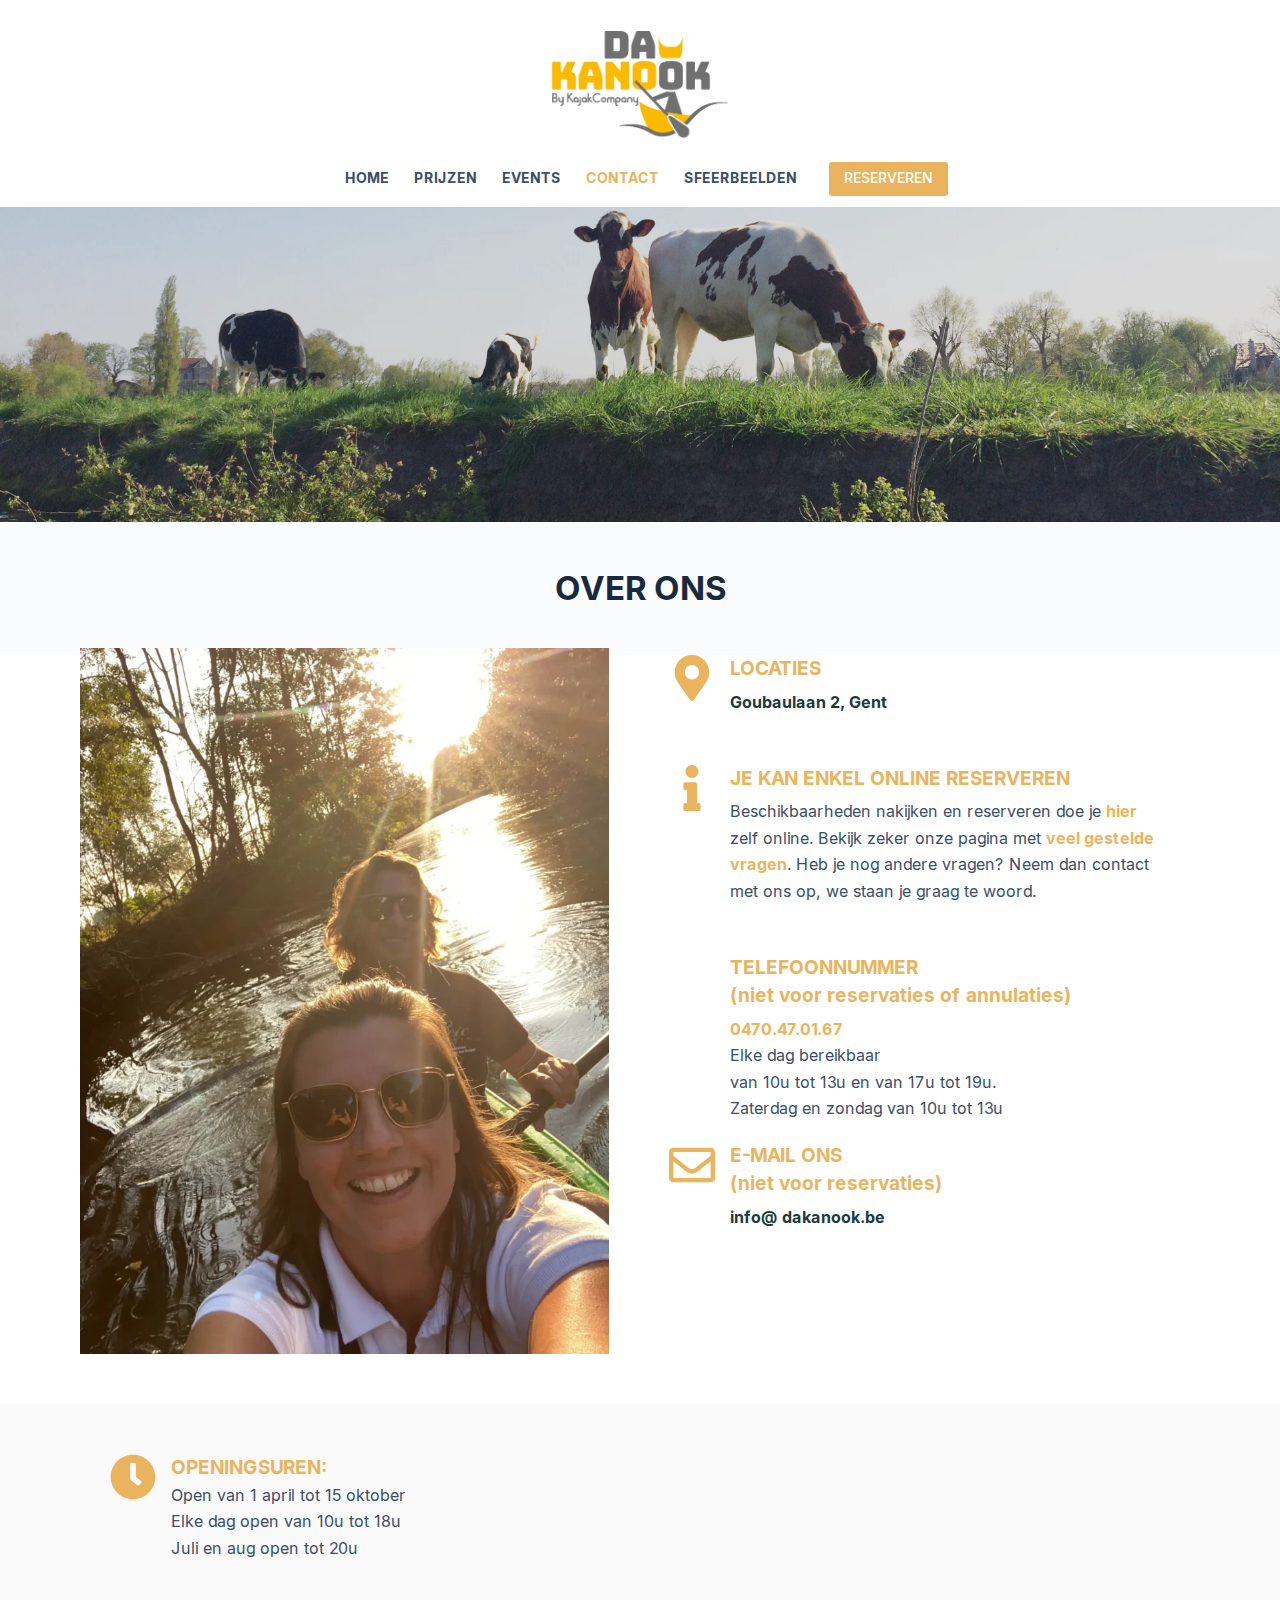
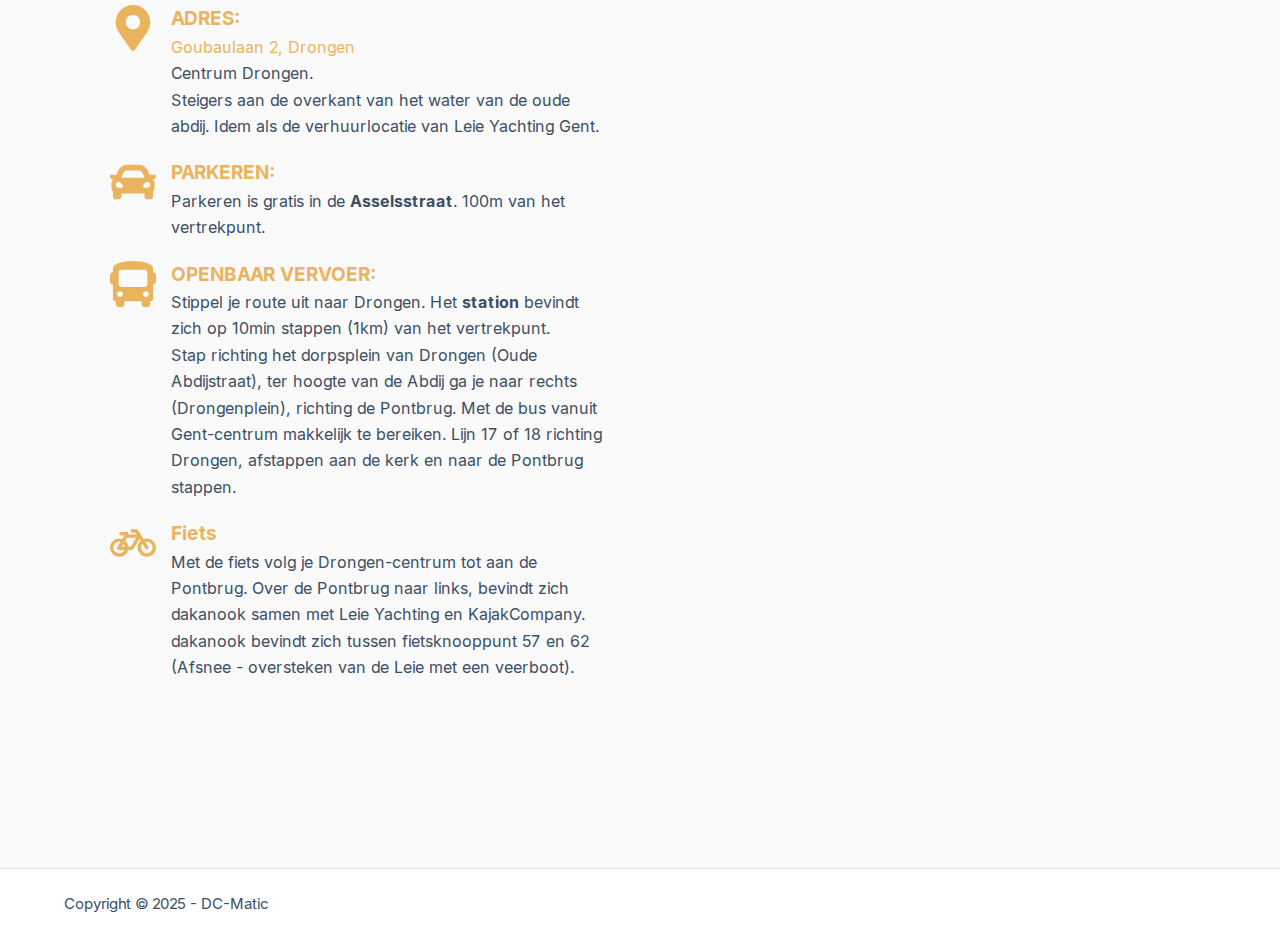
==== commit 0095efa7: "sdff" ====
--- a/contact/index.html
+++ b/contact/index.html
@@ -34,7 +34,7 @@
 <link rel="stylesheet" id="widget-image-css" href="https://dcmaticshare.github.io/kano/wp-content/plugins/elementor/assets/css/widget-image.min.css?ver=3.28.3" media="all">
 <link rel="stylesheet" id="widget-icon-box-css" href="https://dcmaticshare.github.io/kano/wp-content/plugins/elementor/assets/css/widget-icon-box.min.css?ver=3.28.3" media="all">
 <link rel="stylesheet" id="widget-google_maps-css" href="https://dcmaticshare.github.io/kano/wp-content/plugins/elementor/assets/css/widget-google_maps.min.css?ver=3.28.3" media="all">
-<link rel="stylesheet" id="elementor-post-26-css" href="https://dcmaticshare.github.io/kano/wp-content/uploads/elementor/css/post-26.css?ver=1744374081" media="all">
+<link rel="stylesheet" id="elementor-post-26-css" href="https://dcmaticshare.github.io/kano/wp-content/uploads/elementor/css/post-26.css?ver=1744376557" media="all">
 <link rel="stylesheet" id="elementor-gf-local-roboto-css" href="https://dcmaticshare.github.io/kano/wp-content/uploads/elementor/google-fonts/css/roboto.css?ver=1744228127" media="all">
 <link rel="stylesheet" id="elementor-gf-local-robotoslab-css" href="https://dcmaticshare.github.io/kano/wp-content/uploads/elementor/google-fonts/css/robotoslab.css?ver=1744228137" media="all">
 <script src="https://dcmaticshare.github.io/kano/wp-includes/js/jquery/jquery.min.js?ver=3.7.1" id="jquery-core-js"></script>
